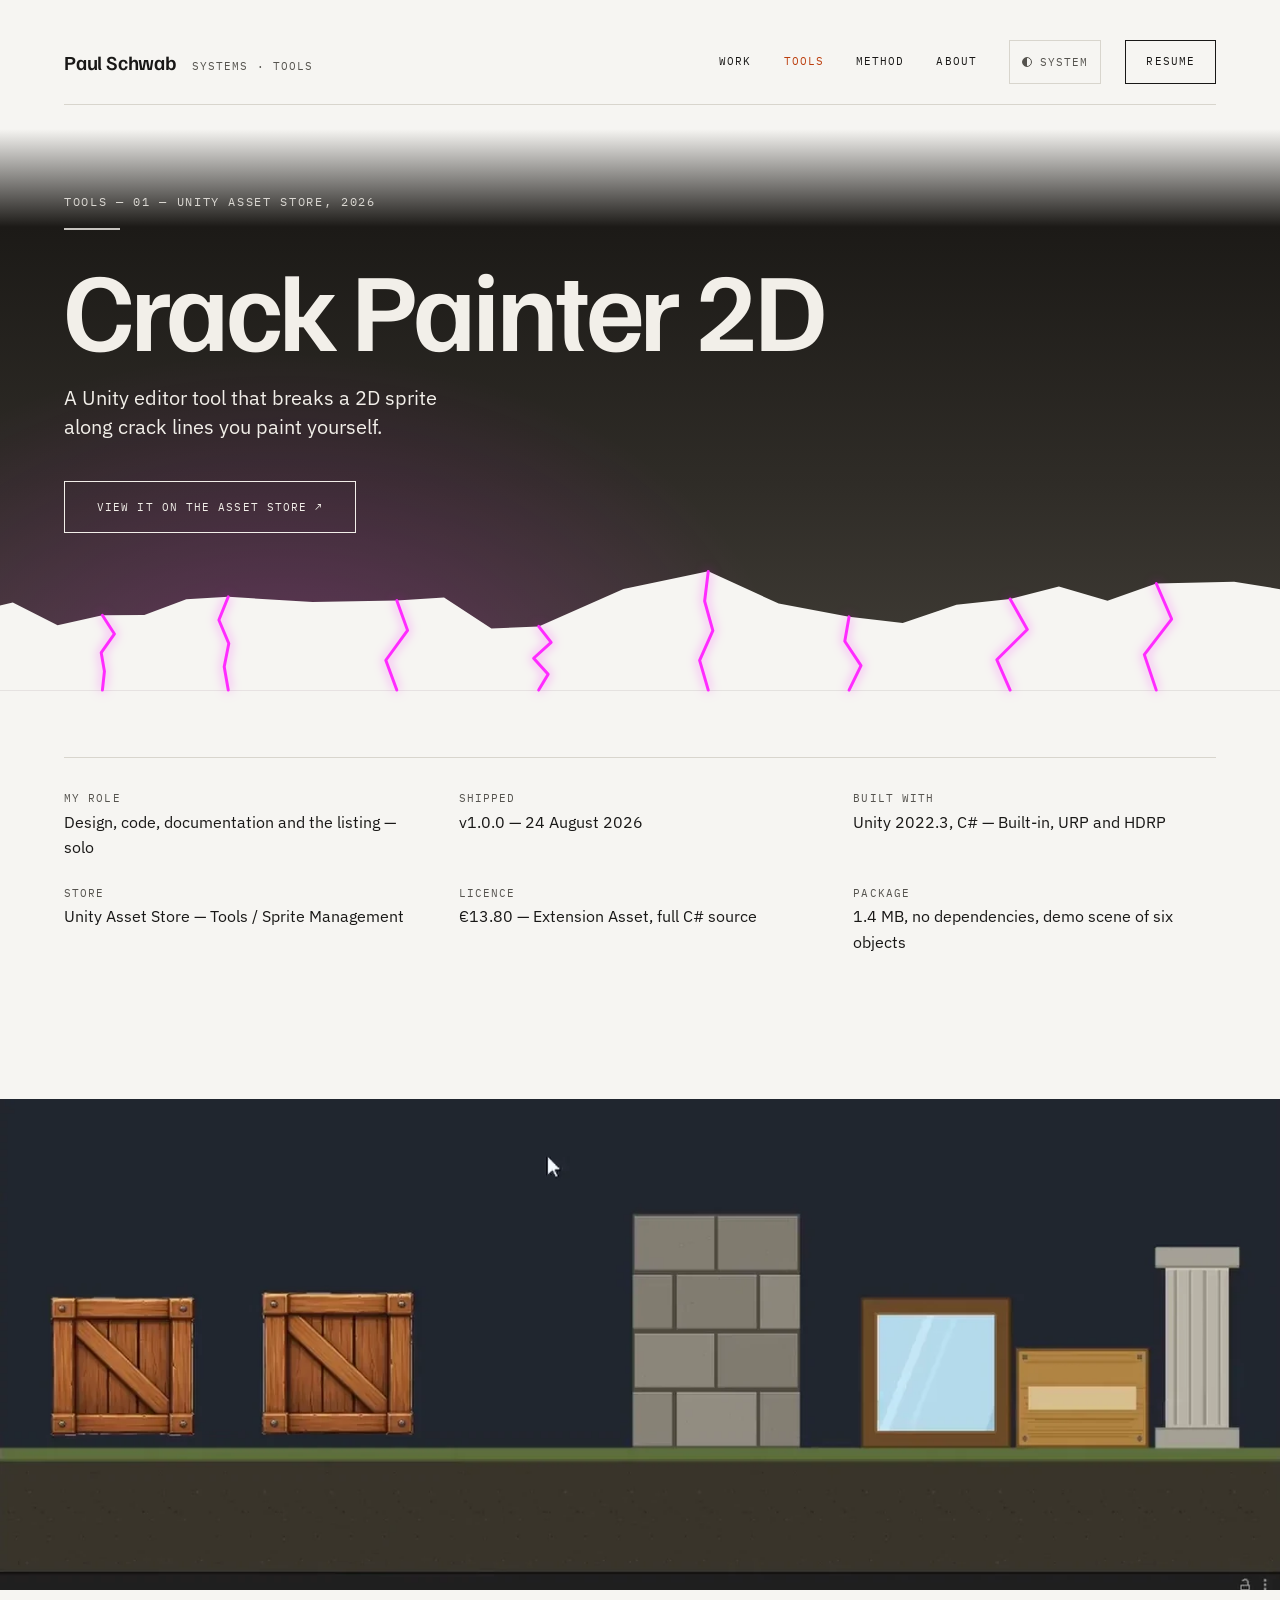
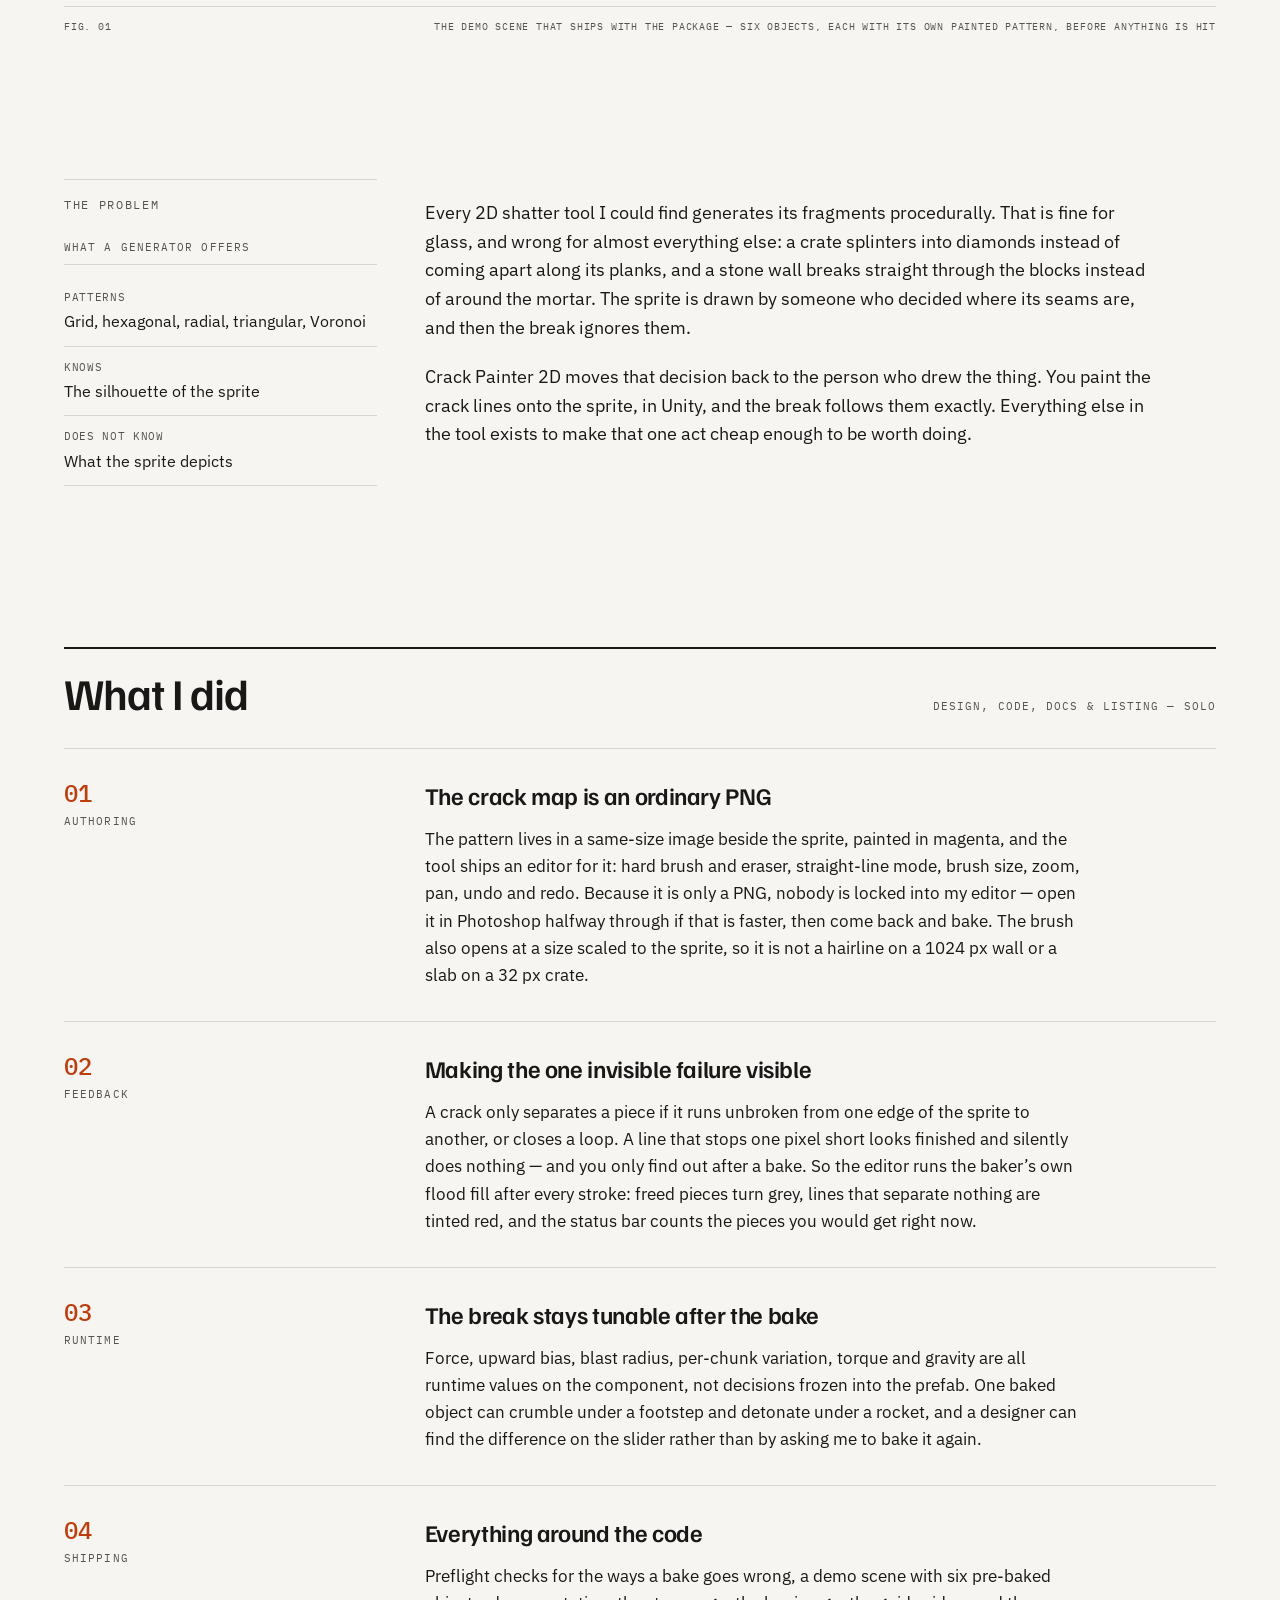
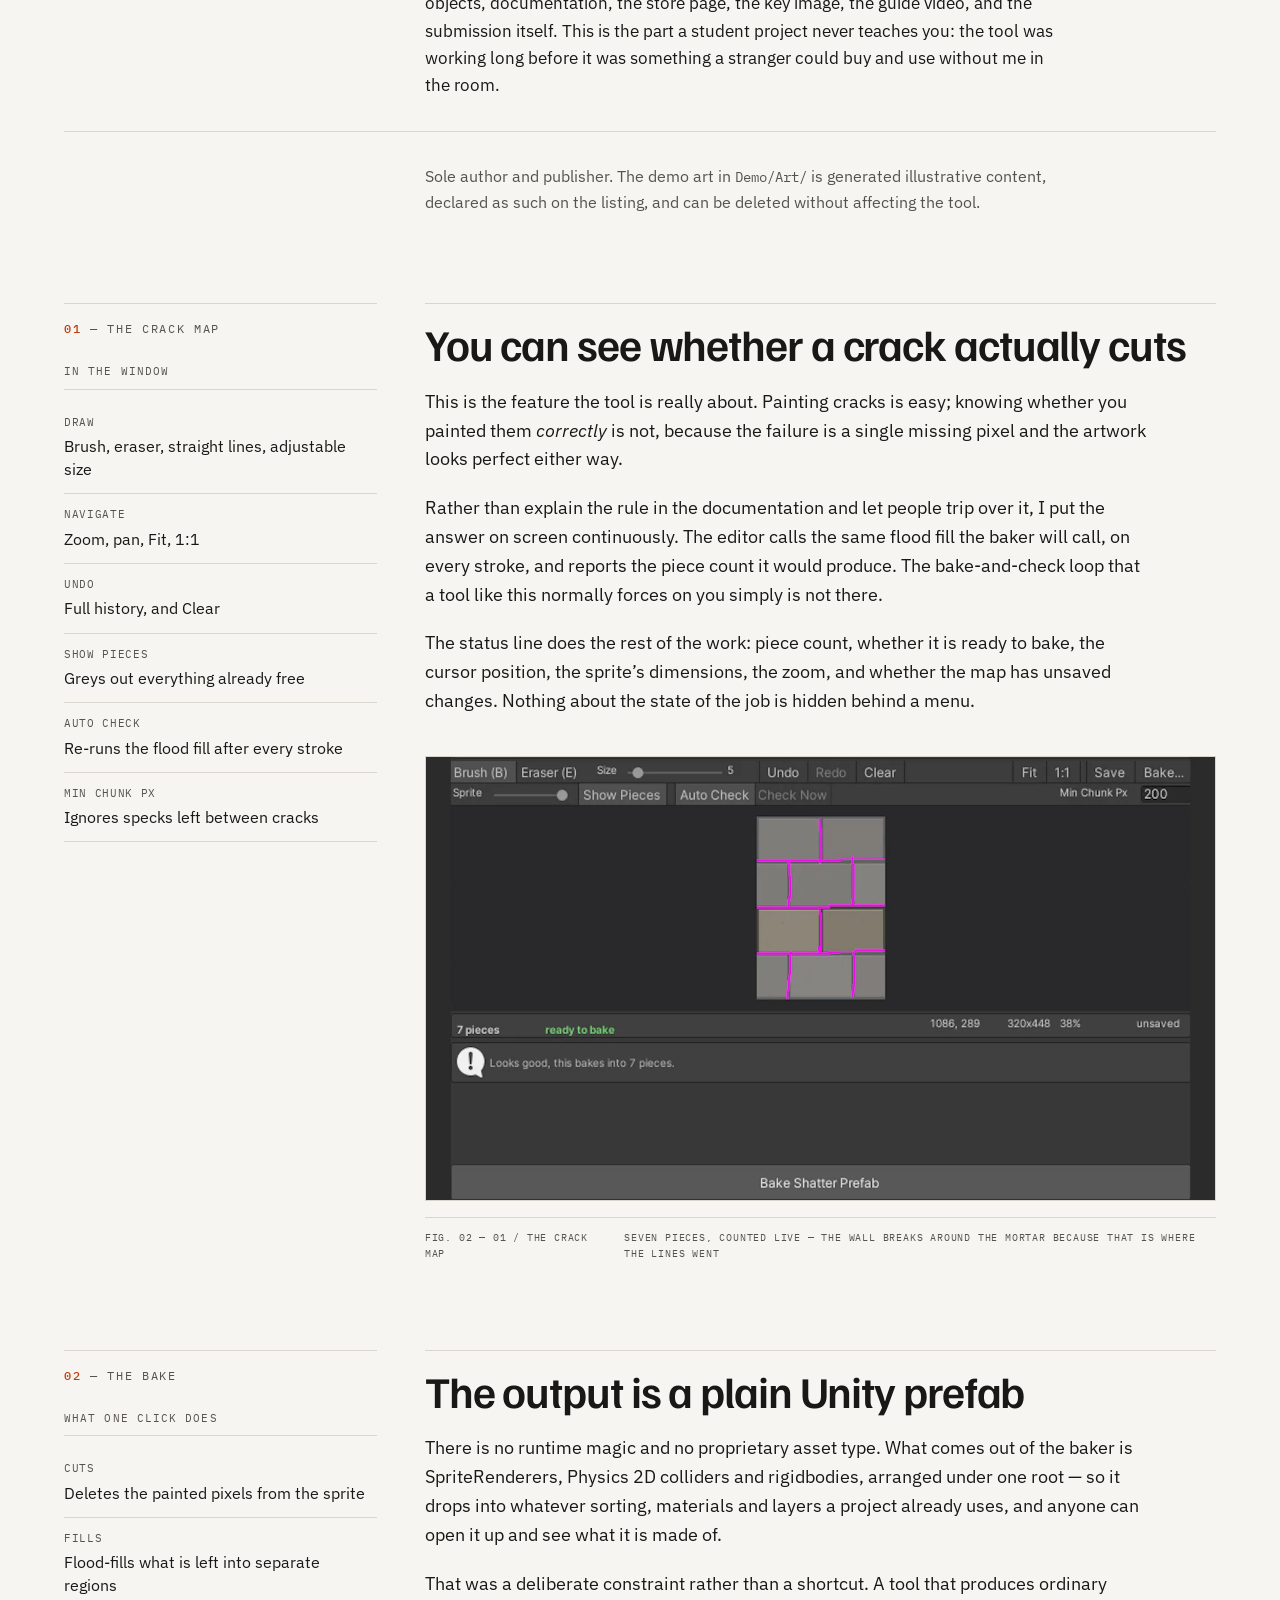
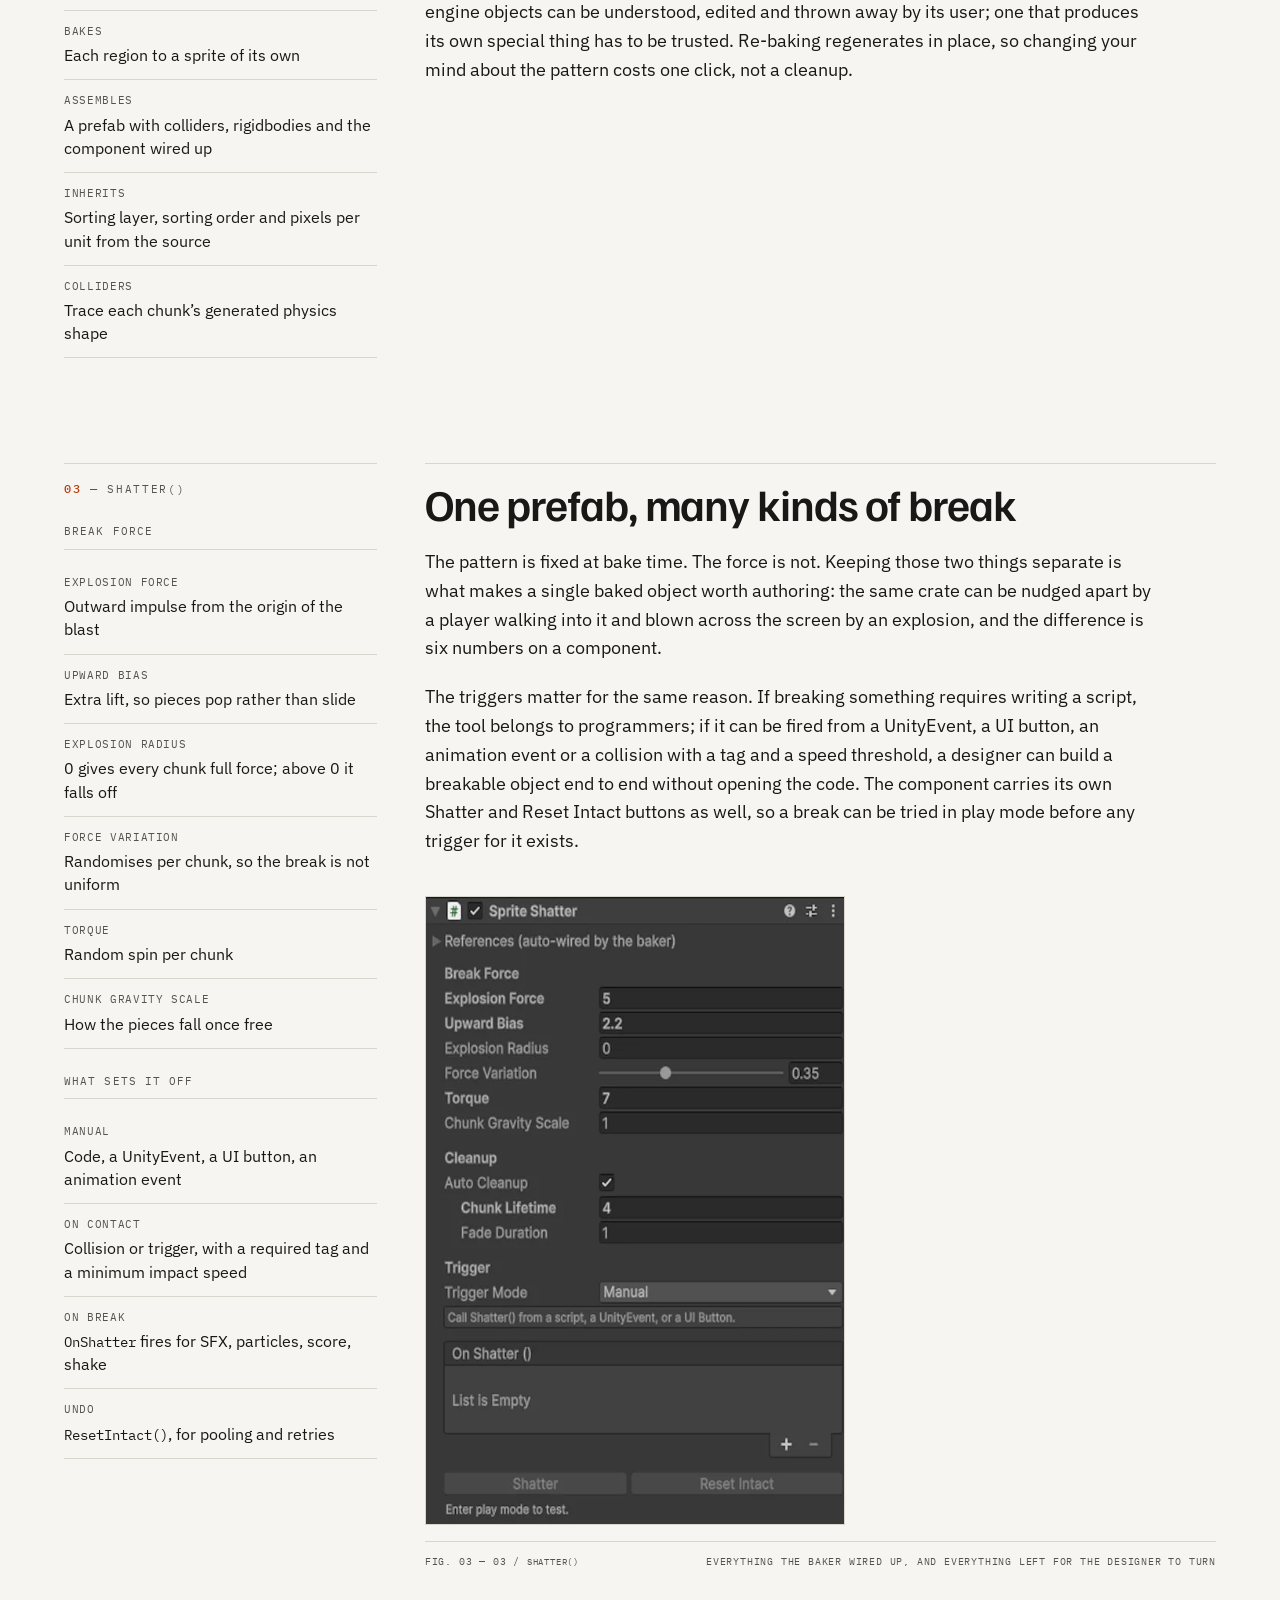
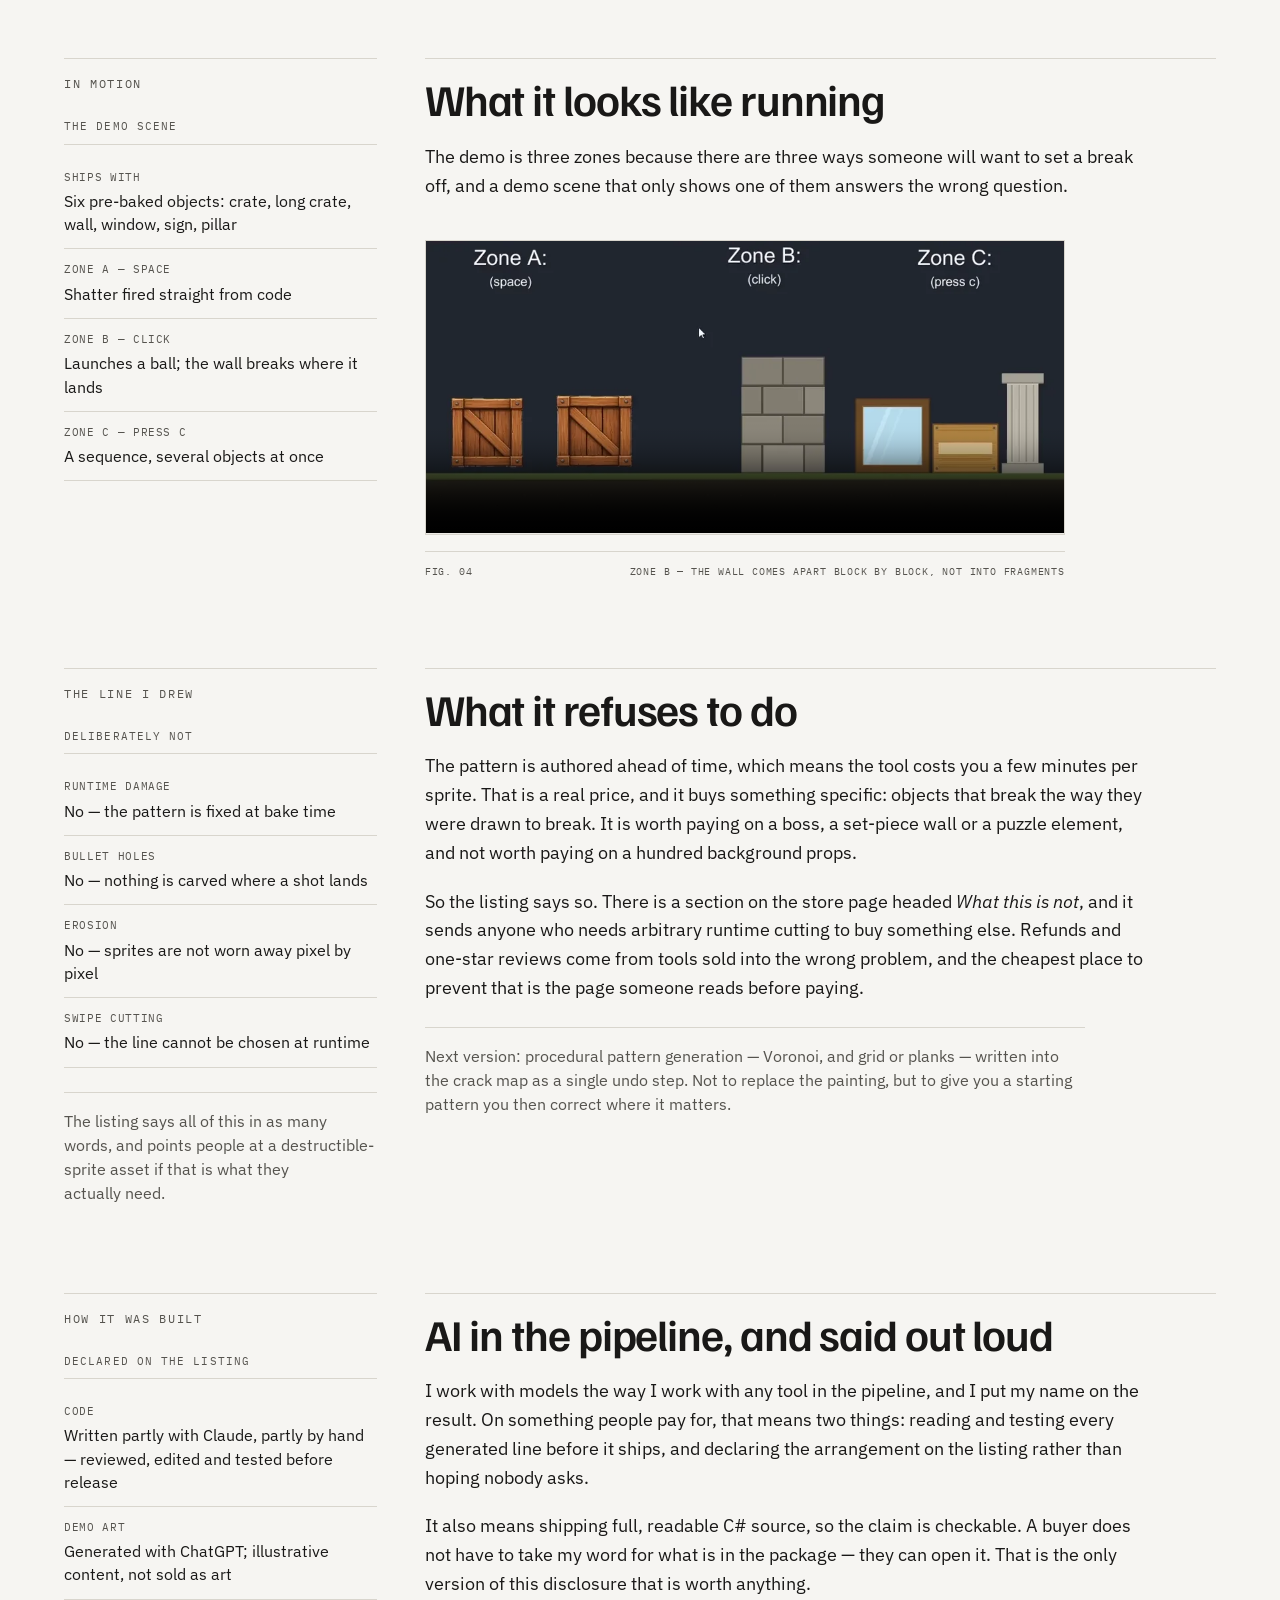
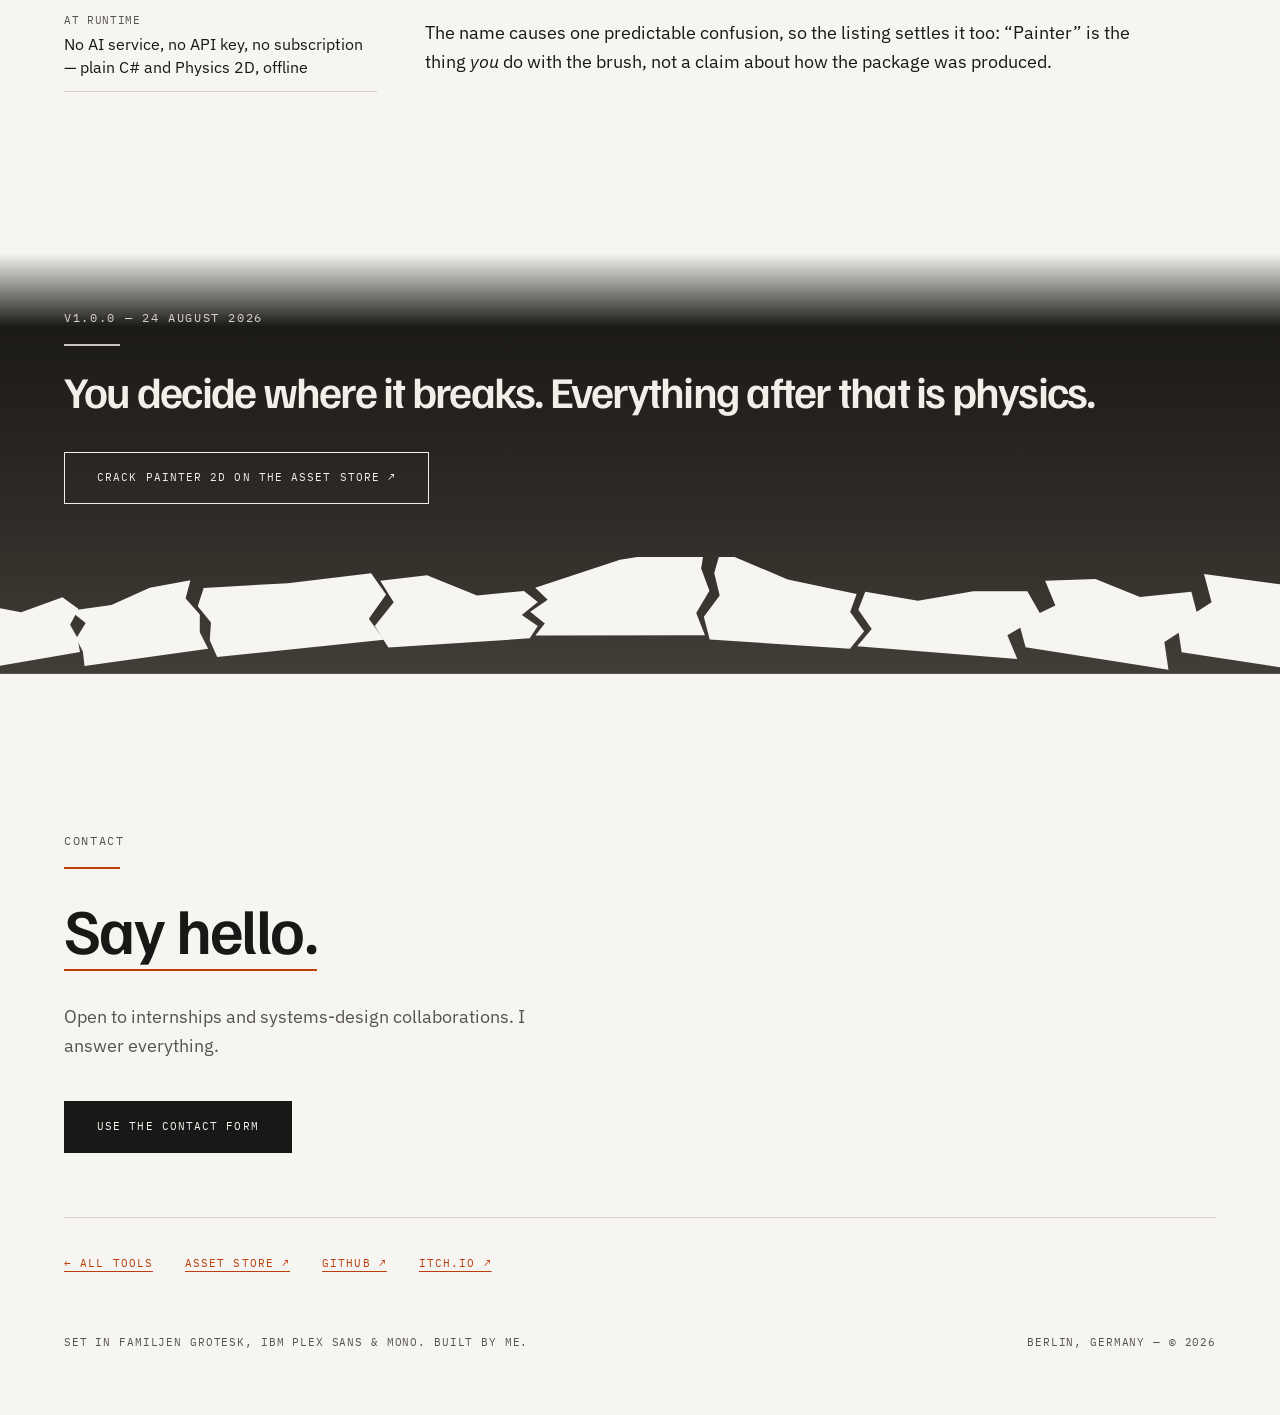
==== tools/crack-painter-2d/index.html @ b861a823 "Add the Crack Painter 2D case study, and put it in the Tools band The first shipped tool on the site" ====
<!doctype html>
<html lang="en">
<head>
<meta charset="utf-8">
<meta name="viewport" content="width=device-width, initial-scale=1">

<title>Crack Painter 2D — a shatter tool you author | Paul Schwab</title>
<meta name="description" content="Case study: Crack Painter 2D, a Unity editor tool published on the Asset Store. You paint the crack lines onto a sprite and it bakes a physics-ready shatter prefab that breaks along them. Designed, built, documented and listed solo.">
<meta name="theme-color" content="#f6f5f2" media="(prefers-color-scheme: light)">
<meta name="theme-color" content="#131312" media="(prefers-color-scheme: dark)">

<meta property="og:type" content="article">
<meta property="og:title" content="Crack Painter 2D — a shatter tool you author">
<meta property="og:description" content="A Unity editor tool on the Asset Store: paint the crack lines onto a sprite and it bakes a physics-ready shatter prefab that breaks along them. Designed, built, documented and listed solo.">
<meta property="og:image" content="../../assets/img/crack-painter/og.jpg">

<link rel="icon" href="data:image/svg+xml,%3Csvg%20xmlns='http://www.w3.org/2000/svg'%20viewBox='0%200%2032%2032'%3E%3Crect%20width='32'%20height='32'%20fill='%23191817'/%3E%3Crect%20x='6'%20y='21'%20width='20'%20height='3'%20fill='%23bc3e0d'/%3E%3C/svg%3E">

<link rel="preconnect" href="https://fonts.googleapis.com">
<link rel="preconnect" href="https://fonts.gstatic.com" crossorigin>
<link rel="stylesheet" href="https://fonts.googleapis.com/css2?family=Familjen+Grotesk:wght@400;500;600&amp;family=IBM+Plex+Sans:wght@400;500&amp;family=IBM+Plex+Mono:wght@400;500&amp;display=swap">

<link rel="stylesheet" href="../../assets/css/tokens.css">
<link rel="stylesheet" href="../../assets/css/site.css">
<link rel="stylesheet" href="../../assets/css/case-study.css">

<!-- Apply a saved theme choice before first paint. Must stay inline and
     synchronous, and after the stylesheets. -->
<script>
  (function () {
    try {
      var t = localStorage.getItem("theme");
      if (t === "light" || t === "dark") {
        document.documentElement.setAttribute("data-theme", t);
      }
    } catch (e) {
      /* private mode or storage blocked — fall back to the system theme */
    }
  })();
</script>
</head>
<body class="case crack-painter">

<a class="skip-link" href="#main">Skip to content</a>

<!-- The slab, defined once and placed by <use> in both bands. Nine pieces
     cut by eight crack lines, sitting on a base that is filled with the
     page colour — so the page itself is the bottom of the slab and the
     join never needs a seam.

     The opening band places the pieces where they were drawn and paints
     the cracks over them; the closing band places the very same pieces,
     lifted and spun off that base. Nothing changes between the two but
     nine transforms, which is the tool's whole claim in one image.

     Geometry generated from a seeded script; the seed is the release
     date. See planning/ for it. -->
<svg width="0" height="0" aria-hidden="true" focusable="false" style="position:absolute">
  <defs>
    <g id="cp-pieces">
      <path id="cp-1" d="M -30.0 76.0 L 12.0 65.8 L 54.0 87.8 L 96 78.0 L 107.3 96.0 L 94.9 114.0 L 97.9 132.0 L 96.0 150.0 L -30.0 150.0 L -30.0 76.0 Z"/>
      <path id="cp-2" d="M 96 78.0 L 135.3 77.8 L 174.7 62.8 L 214 60.3 L 205.2 82.7 L 214.5 105.2 L 210.2 127.6 L 214.0 150.0 L 96.0 150.0 L 97.9 132.0 L 94.9 114.0 L 107.3 96.0 L 96 78.0 Z"/>
      <path id="cp-3" d="M 214 60.3 L 293.0 65.4 L 372 63.9 L 382.1 92.6 L 361.7 121.3 L 372.0 150.0 L 214.0 150.0 L 210.2 127.6 L 214.5 105.2 L 205.2 82.7 L 214 60.3 Z"/>
      <path id="cp-4" d="M 372 63.9 L 416.3 60.9 L 460.7 90.9 L 505 88.8 L 516.7 104.1 L 500.3 119.4 L 513.9 134.7 L 505.0 150.0 L 372.0 150.0 L 361.7 121.3 L 382.1 92.6 L 372 63.9 Z"/>
      <path id="cp-5" d="M 505 88.8 L 584.5 52.9 L 664 35.9 L 660.6 64.4 L 668.3 92.9 L 655.9 121.5 L 664.0 150.0 L 505.0 150.0 L 513.9 134.7 L 500.3 119.4 L 516.7 104.1 L 505 88.8 Z"/>
      <path id="cp-6" d="M 664 35.9 L 730.0 66.8 L 796 79.6 L 792.0 103.1 L 807.2 126.5 L 796.0 150.0 L 664.0 150.0 L 655.9 121.5 L 668.3 92.9 L 660.6 64.4 L 664 35.9 Z"/>
      <path id="cp-7" d="M 796 79.6 L 846.3 85.6 L 896.7 67.9 L 947 62.5 L 963.1 91.7 L 934.5 120.8 L 947.0 150.0 L 796.0 150.0 L 807.2 126.5 L 792.0 103.1 L 796 79.6 Z"/>
      <path id="cp-8" d="M 947 62.5 L 992.7 50.4 L 1038.3 64.2 L 1084 47.6 L 1098.4 81.7 L 1072.8 115.9 L 1084.0 150.0 L 947.0 150.0 L 934.5 120.8 L 963.1 91.7 L 947 62.5 Z"/>
      <path id="cp-9" d="M 1084 47.6 L 1157.0 45.8 L 1230.0 58.0 L 1230.0 150.0 L 1084.0 150.0 L 1072.8 115.9 L 1098.4 81.7 L 1084 47.6 Z"/>
    </g>

    <g id="cp-slab">
      <rect x="-30.0" y="150.0" width="1260.0" height="50.0"/>
      <use href="#cp-1"/>
      <use href="#cp-2"/>
      <use href="#cp-3"/>
      <use href="#cp-4"/>
      <use href="#cp-5"/>
      <use href="#cp-6"/>
      <use href="#cp-7"/>
      <use href="#cp-8"/>
      <use href="#cp-9"/>
    </g>

    <g id="cp-broken">
      <rect x="-30.0" y="150.0" width="1260.0" height="50.0"/>
      <use href="#cp-1" transform="translate(-27.7 -12.8) rotate(-13.2 33.0 113.5)"/>
      <use href="#cp-2" transform="translate(-25.3 -20.5) rotate(-10.7 155.0 109.6)"/>
      <use href="#cp-3" transform="translate(-17.4 -32.2) rotate(-8.1 293.0 106.0)"/>
      <use href="#cp-4" transform="translate(-11.4 -39.5) rotate(-5.1 438.5 113.2)"/>
      <use href="#cp-5" transform="translate(-3.2 -49.4) rotate(-0.1 584.5 106.2)"/>
      <use href="#cp-6" transform="translate(5.2 -38.0) rotate(5.1 730.0 103.9)"/>
      <use href="#cp-7" transform="translate(11.4 -27.0) rotate(6.2 871.5 110.5)"/>
      <use href="#cp-8" transform="translate(22.9 -18.6) rotate(12.1 1015.5 102.5)"/>
      <use href="#cp-9" transform="translate(32.2 -11.9) rotate(11.8 1157.0 101.4)"/>
    </g>

    <g id="cp-cracks">
      <path d="M 96 78.0 L 107.3 96.0 L 94.9 114.0 L 97.9 132.0 L 96.0 150.0"/>
      <path d="M 214 60.3 L 205.2 82.7 L 214.5 105.2 L 210.2 127.6 L 214.0 150.0"/>
      <path d="M 372 63.9 L 382.1 92.6 L 361.7 121.3 L 372.0 150.0"/>
      <path d="M 505 88.8 L 516.7 104.1 L 500.3 119.4 L 513.9 134.7 L 505.0 150.0"/>
      <path d="M 664 35.9 L 660.6 64.4 L 668.3 92.9 L 655.9 121.5 L 664.0 150.0"/>
      <path d="M 796 79.6 L 792.0 103.1 L 807.2 126.5 L 796.0 150.0"/>
      <path d="M 947 62.5 L 963.1 91.7 L 934.5 120.8 L 947.0 150.0"/>
      <path d="M 1084 47.6 L 1098.4 81.7 L 1072.8 115.9 L 1084.0 150.0"/>
    </g>
  </defs>
</svg>

<header class="site-header">
  <div class="wrap">
    <div class="site-header__bar">
      <a class="brand" href="../../">
        <span class="brand__name">Paul Schwab</span>
        <span class="brand__role">Systems &middot; Tools</span>
      </a>

      <a class="btn btn--outline" href="../../#contact">Resume</a>

      <nav class="nav" aria-label="Sections">
        <a class="nav__link" href="../../#work">Work</a>
        <a class="nav__link" href="../../#tools" aria-current="true">Tools</a>
        <a class="nav__link" href="../../#method">Method</a>
        <a class="nav__link" href="../../#about">About</a>

        <button class="theme-toggle" type="button" id="theme-toggle" hidden>
          <span class="theme-toggle__dot" aria-hidden="true"></span>
          <span class="theme-toggle__label">System</span>
        </button>

        <a class="btn btn--outline nav__resume" href="../../#contact">Resume</a>
      </nav>
    </div>
  </div>
</header>


<main id="main">

  <!-- ===== The slab, whole, with the cracks painted on ============= -->
  <section class="range range--open">
    <div class="range__sky" aria-hidden="true"></div>
    <svg class="range__layers" viewBox="0 0 1200 200" preserveAspectRatio="none" aria-hidden="true" focusable="false">
      <g class="slab"><use href="#cp-slab"></use></g>
      <g class="slab__cracks"><use href="#cp-cracks"></use></g>
    </svg>

    <div class="wrap">
      <p class="eyebrow">Tools &mdash; 01 &mdash; Unity Asset Store, 2026</p>
      <div class="rule"></div>
      <h1 class="case-title">Crack Painter 2D</h1>
      <p class="case-tagline">A Unity editor tool that breaks a 2D sprite along crack lines you paint yourself.</p>
      <p class="hero__ctas">
        <a class="btn btn--sky" href="https://assetstore.unity.com/packages/tools/sprite-management/crack-painter-2d-sprite-shatter-break-tool-395136" target="_blank" rel="noopener">View it on the Asset Store &nearr;</a>
      </p>
    </div>
  </section>

  <section class="section" style="padding-top: var(--s-10)">
    <div class="wrap">
      <dl class="case-facts">
        <div><dt>My role</dt><dd>Design, code, documentation and the listing &mdash; solo</dd></div>
        <div><dt>Shipped</dt><dd>v1.0.0 &mdash; 24 August 2026</dd></div>
        <div><dt>Built with</dt><dd>Unity 2022.3, C# &mdash; Built-in, URP and HDRP</dd></div>
        <div><dt>Store</dt><dd>Unity Asset Store &mdash; Tools / Sprite Management</dd></div>
        <div><dt>Licence</dt><dd>&euro;13.80 &mdash; Extension Asset, full C# source</dd></div>
        <div><dt>Package</dt><dd>1.4&nbsp;MB, no dependencies, demo scene of six objects</dd></div>
      </dl>
    </div>
  </section>

  <!-- Establishing shot: the demo scene, before anything has been hit. -->
  <figure class="plate">
    <img src="../../assets/img/crack-painter/plate.webp"
         srcset="../../assets/img/crack-painter/plate-1000.webp 1000w, ../../assets/img/crack-painter/plate.webp 1420w"
         sizes="100vw" width="1420" height="544" decoding="async"
         alt="The demo scene running in Unity: two wooden crates, a stone block wall, a framed window, a small sign and a stone pillar, all standing intact on a grass strip against a dark blue sky.">
    <figcaption class="figure__caption">
      <span>Fig. 01</span>
      <span>The demo scene that ships with the package &mdash; six objects, each with its own painted pattern, before anything is hit</span>
    </figcaption>
  </figure>

  <section class="section">
    <div class="wrap">
      <div class="beat__grid">
        <div class="beat__aside">
          <p class="beat__dist">The problem</p>
          <div class="spec">
            <p class="spec__label">What a generator offers</p>
            <dl class="spec__list">
              <div><dt>Patterns</dt><dd>Grid, hexagonal, radial, triangular, Voronoi</dd></div>
              <div><dt>Knows</dt><dd>The silhouette of the sprite</dd></div>
              <div><dt>Does not know</dt><dd>What the sprite depicts</dd></div>
            </dl>
          </div>
        </div>
        <div class="beat__body">
          <p class="beat__text">Every 2D shatter tool I could find generates its fragments procedurally. That is fine for glass, and wrong for almost everything else: a crate splinters into diamonds instead of coming apart along its planks, and a stone wall breaks straight through the blocks instead of around the mortar. The sprite is drawn by someone who decided where its seams are, and then the break ignores them.</p>
          <p class="beat__text">Crack Painter 2D moves that decision back to the person who drew the thing. You paint the crack lines onto the sprite, in Unity, and the break follows them exactly. Everything else in the tool exists to make that one act cheap enough to be worth doing.</p>
        </div>
      </div>

      <!-- Runs the full width, breaking the two-column beat rhythm: this
           is the block that must not be skipped, so it is the one that
           behaves differently. -->
      <section class="contribution">
        <div class="contribution__head">
          <h2 class="contribution__title">What I did</h2>
          <p class="contribution__role">Design, code, docs &amp; listing &mdash; solo</p>
        </div>

        <ol class="ledger">
          <li class="ledger__row">
            <p class="ledger__mark"><span class="ledger__no"></span><span class="ledger__tag">Authoring</span></p>
            <div class="ledger__body">
              <h3 class="ledger__title">The crack map is an ordinary PNG</h3>
              <p class="ledger__text">The pattern lives in a same-size image beside the sprite, painted in magenta, and the tool ships an editor for it: hard brush and eraser, straight-line mode, brush size, zoom, pan, undo and redo. Because it is only a PNG, nobody is locked into my editor &mdash; open it in Photoshop halfway through if that is faster, then come back and bake. The brush also opens at a size scaled to the sprite, so it is not a hairline on a 1024&nbsp;px wall or a slab on a 32&nbsp;px crate.</p>
            </div>
          </li>

          <li class="ledger__row">
            <p class="ledger__mark"><span class="ledger__no"></span><span class="ledger__tag">Feedback</span></p>
            <div class="ledger__body">
              <h3 class="ledger__title">Making the one invisible failure visible</h3>
              <p class="ledger__text">A crack only separates a piece if it runs unbroken from one edge of the sprite to another, or closes a loop. A line that stops one pixel short looks finished and silently does nothing &mdash; and you only find out after a bake. So the editor runs the baker&rsquo;s own flood fill after every stroke: freed pieces turn grey, lines that separate nothing are tinted red, and the status bar counts the pieces you would get right now.</p>
            </div>
          </li>

          <li class="ledger__row">
            <p class="ledger__mark"><span class="ledger__no"></span><span class="ledger__tag">Runtime</span></p>
            <div class="ledger__body">
              <h3 class="ledger__title">The break stays tunable after the bake</h3>
              <p class="ledger__text">Force, upward bias, blast radius, per-chunk variation, torque and gravity are all runtime values on the component, not decisions frozen into the prefab. One baked object can crumble under a footstep and detonate under a rocket, and a designer can find the difference on the slider rather than by asking me to bake it again.</p>
            </div>
          </li>

          <li class="ledger__row">
            <p class="ledger__mark"><span class="ledger__no"></span><span class="ledger__tag">Shipping</span></p>
            <div class="ledger__body">
              <h3 class="ledger__title">Everything around the code</h3>
              <p class="ledger__text">Preflight checks for the ways a bake goes wrong, a demo scene with six pre-baked objects, documentation, the store page, the key image, the guide video, and the submission itself. This is the part a student project never teaches you: the tool was working long before it was something a stranger could buy and use without me in the room.</p>
            </div>
          </li>
        </ol>

        <p class="contribution__credit">Sole author and publisher. The demo art in <code>Demo/Art/</code> is generated illustrative content, declared as such on the listing, and can be deleted without affecting the tool.</p>
      </section>
    </div>
  </section>

  <!-- ===== Beats. The margin column states the tool as data; the prose
       says what the decision was. The section markers are the stages of
       the tool's own pipeline, in the order you meet them. ========== -->

  <section class="beat">
    <div class="wrap">
      <div class="beat__grid">
        <div class="beat__aside">
          <p class="beat__dist"><b>01</b> &mdash; the crack map</p>
          <div class="spec">
            <p class="spec__label">In the window</p>
            <dl class="spec__list">
              <div><dt>Draw</dt><dd>Brush, eraser, straight lines, adjustable size</dd></div>
              <div><dt>Navigate</dt><dd>Zoom, pan, Fit, 1:1</dd></div>
              <div><dt>Undo</dt><dd>Full history, and Clear</dd></div>
              <div><dt>Show Pieces</dt><dd>Greys out everything already free</dd></div>
              <div><dt>Auto Check</dt><dd>Re-runs the flood fill after every stroke</dd></div>
              <div><dt>Min Chunk Px</dt><dd>Ignores specks left between cracks</dd></div>
            </dl>
          </div>
        </div>
        <div class="beat__body">
          <h2 class="beat__title">You can see whether a crack actually cuts</h2>
          <p class="beat__text">This is the feature the tool is really about. Painting cracks is easy; knowing whether you painted them <em>correctly</em> is not, because the failure is a single missing pixel and the artwork looks perfect either way.</p>
          <p class="beat__text">Rather than explain the rule in the documentation and let people trip over it, I put the answer on screen continuously. The editor calls the same flood fill the baker will call, on every stroke, and reports the piece count it would produce. The bake-and-check loop that a tool like this normally forces on you simply is not there.</p>
          <p class="beat__text">The status line does the rest of the work: piece count, whether it is ready to bake, the cursor position, the sprite&rsquo;s dimensions, the zoom, and whether the map has unsaved changes. Nothing about the state of the job is hidden behind a menu.</p>
          <figure class="figure">
            <img class="shot" src="../../assets/img/crack-painter/baker.webp"
                 srcset="../../assets/img/crack-painter/baker-800.webp 800w, ../../assets/img/crack-painter/baker.webp 1280w"
                 sizes="(min-width: 900px) 1240px, 100vw" width="1280" height="720" loading="lazy" decoding="async"
                 alt="The Crack Painter 2D window in Unity: a stone wall sprite with magenta crack lines painted between the blocks, a toolbar of brush, eraser and undo controls above it, and a status bar reading &ldquo;7 pieces &mdash; ready to bake&rdquo;.">
            <figcaption class="figure__caption">
              <span>Fig. 02 &mdash; 01 / the crack map</span>
              <span>Seven pieces, counted live &mdash; the wall breaks around the mortar because that is where the lines went</span>
            </figcaption>
          </figure>
        </div>
      </div>
    </div>
  </section>

  <section class="beat">
    <div class="wrap">
      <div class="beat__grid">
        <div class="beat__aside">
          <p class="beat__dist"><b>02</b> &mdash; the bake</p>
          <div class="spec">
            <p class="spec__label">What one click does</p>
            <dl class="spec__list">
              <div><dt>Cuts</dt><dd>Deletes the painted pixels from the sprite</dd></div>
              <div><dt>Fills</dt><dd>Flood-fills what is left into separate regions</dd></div>
              <div><dt>Bakes</dt><dd>Each region to a sprite of its own</dd></div>
              <div><dt>Assembles</dt><dd>A prefab with colliders, rigidbodies and the component wired up</dd></div>
              <div><dt>Inherits</dt><dd>Sorting layer, sorting order and pixels per unit from the source</dd></div>
              <div><dt>Colliders</dt><dd>Trace each chunk&rsquo;s generated physics shape</dd></div>
            </dl>
          </div>
        </div>
        <div class="beat__body">
          <h2 class="beat__title">The output is a plain Unity prefab</h2>
          <p class="beat__text">There is no runtime magic and no proprietary asset type. What comes out of the baker is SpriteRenderers, Physics 2D colliders and rigidbodies, arranged under one root &mdash; so it drops into whatever sorting, materials and layers a project already uses, and anyone can open it up and see what it is made of.</p>
          <p class="beat__text">That was a deliberate constraint rather than a shortcut. A tool that produces ordinary engine objects can be understood, edited and thrown away by its user; one that produces its own special thing has to be trusted. Re-baking regenerates in place, so changing your mind about the pattern costs one click, not a cleanup.</p>
        </div>
      </div>
    </div>
  </section>

  <section class="beat">
    <div class="wrap">
      <div class="beat__grid">
        <div class="beat__aside">
          <p class="beat__dist"><b>03</b> &mdash; <code>Shatter()</code></p>
          <div class="spec">
            <p class="spec__label">Break force</p>
            <dl class="spec__list">
              <div><dt>Explosion Force</dt><dd>Outward impulse from the origin of the blast</dd></div>
              <div><dt>Upward Bias</dt><dd>Extra lift, so pieces pop rather than slide</dd></div>
              <div><dt>Explosion Radius</dt><dd>0 gives every chunk full force; above 0 it falls off</dd></div>
              <div><dt>Force Variation</dt><dd>Randomises per chunk, so the break is not uniform</dd></div>
              <div><dt>Torque</dt><dd>Random spin per chunk</dd></div>
              <div><dt>Chunk Gravity Scale</dt><dd>How the pieces fall once free</dd></div>
            </dl>
          </div>
          <div class="spec">
            <p class="spec__label">What sets it off</p>
            <dl class="spec__list">
              <div><dt>Manual</dt><dd>Code, a UnityEvent, a UI button, an animation event</dd></div>
              <div><dt>On contact</dt><dd>Collision or trigger, with a required tag and a minimum impact speed</dd></div>
              <div><dt>On break</dt><dd><code>OnShatter</code> fires for SFX, particles, score, shake</dd></div>
              <div><dt>Undo</dt><dd><code>ResetIntact()</code>, for pooling and retries</dd></div>
            </dl>
          </div>
        </div>
        <div class="beat__body">
          <h2 class="beat__title">One prefab, many kinds of break</h2>
          <p class="beat__text">The pattern is fixed at bake time. The force is not. Keeping those two things separate is what makes a single baked object worth authoring: the same crate can be nudged apart by a player walking into it and blown across the screen by an explosion, and the difference is six numbers on a component.</p>
          <p class="beat__text">The triggers matter for the same reason. If breaking something requires writing a script, the tool belongs to programmers; if it can be fired from a UnityEvent, a UI button, an animation event or a collision with a tag and a speed threshold, a designer can build a breakable object end to end without opening the code. The component carries its own Shatter and Reset Intact buttons as well, so a break can be tried in play mode before any trigger for it exists.</p>
          <figure class="figure">
            <img class="shot--tall" src="../../assets/img/crack-painter/inspector.webp"
                 width="533" height="800" loading="lazy" decoding="async"
                 alt="The Sprite Shatter component in Unity's Inspector, showing Break Force fields (Explosion Force 5, Upward Bias 2.2, Explosion Radius 0, Force Variation 0.35, Torque 7, Chunk Gravity Scale 1), a Cleanup group, a Trigger Mode dropdown set to Manual, an On Shatter event list, and Shatter and Reset Intact buttons.">
            <figcaption class="figure__caption">
              <span>Fig. 03 &mdash; 03 / <code>Shatter()</code></span>
              <span>Everything the baker wired up, and everything left for the designer to turn</span>
            </figcaption>
          </figure>
        </div>
      </div>
    </div>
  </section>

  <section class="beat">
    <div class="wrap">
      <div class="beat__grid">
        <div class="beat__aside">
          <p class="beat__dist">In motion</p>
          <div class="spec">
            <p class="spec__label">The demo scene</p>
            <dl class="spec__list">
              <div><dt>Ships with</dt><dd>Six pre-baked objects: crate, long crate, wall, window, sign, pillar</dd></div>
              <div><dt>Zone A &mdash; space</dt><dd>Shatter fired straight from code</dd></div>
              <div><dt>Zone B &mdash; click</dt><dd>Launches a ball; the wall breaks where it lands</dd></div>
              <div><dt>Zone C &mdash; press C</dt><dd>A sequence, several objects at once</dd></div>
            </dl>
          </div>
        </div>
        <div class="beat__body">
          <h2 class="beat__title">What it looks like running</h2>
          <p class="beat__text">The demo is three zones because there are three ways someone will want to set a break off, and a demo scene that only shows one of them answers the wrong question.</p>
          <figure class="figure clip">
            <!-- Click-to-play rather than autoplay: it is the accessible default,
                 and it respects a reduced-motion preference without needing script. -->
            <video src="../../assets/img/crack-painter/demo.mp4" width="960" height="440"
                   controls loop muted playsinline preload="metadata"
                   poster="../../assets/img/crack-painter/demo-poster.webp"
                   aria-label="A short looping clip of the Crack Painter 2D demo scene: a stone wall is struck by a ball and breaks into blocks along the painted mortar lines, which then fall and settle on the ground.">
              <a href="../../assets/img/crack-painter/demo.mp4">Download the demo clip (MP4)</a>
            </video>
            <figcaption class="figure__caption">
              <span>Fig. 04</span>
              <span>Zone B &mdash; the wall comes apart block by block, not into fragments</span>
            </figcaption>
          </figure>
        </div>
      </div>
    </div>
  </section>

  <section class="beat">
    <div class="wrap">
      <div class="beat__grid">
        <div class="beat__aside">
          <p class="beat__dist">The line I drew</p>
          <div class="spec">
            <p class="spec__label">Deliberately not</p>
            <dl class="spec__list">
              <div><dt>Runtime damage</dt><dd>No &mdash; the pattern is fixed at bake time</dd></div>
              <div><dt>Bullet holes</dt><dd>No &mdash; nothing is carved where a shot lands</dd></div>
              <div><dt>Erosion</dt><dd>No &mdash; sprites are not worn away pixel by pixel</dd></div>
              <div><dt>Swipe cutting</dt><dd>No &mdash; the line cannot be chosen at runtime</dd></div>
            </dl>
          </div>
          <p class="aside-note">The listing says all of this in as many words, and points people at a destructible-sprite asset if that is what they actually need.</p>
        </div>
        <div class="beat__body">
          <h2 class="beat__title">What it refuses to do</h2>
          <p class="beat__text">The pattern is authored ahead of time, which means the tool costs you a few minutes per sprite. That is a real price, and it buys something specific: objects that break the way they were drawn to break. It is worth paying on a boss, a set-piece wall or a puzzle element, and not worth paying on a hundred background props.</p>
          <p class="beat__text">So the listing says so. There is a section on the store page headed <em>What this is not</em>, and it sends anyone who needs arbitrary runtime cutting to buy something else. Refunds and one-star reviews come from tools sold into the wrong problem, and the cheapest place to prevent that is the page someone reads before paying.</p>
          <p class="aside-note beat__afterword">Next version: procedural pattern generation &mdash; Voronoi, and grid or planks &mdash; written into the crack map as a single undo step. Not to replace the painting, but to give you a starting pattern you then correct where it matters.</p>
        </div>
      </div>
    </div>
  </section>

  <section class="beat">
    <div class="wrap">
      <div class="beat__grid">
        <div class="beat__aside">
          <p class="beat__dist">How it was built</p>
          <div class="spec">
            <p class="spec__label">Declared on the listing</p>
            <dl class="spec__list">
              <div><dt>Code</dt><dd>Written partly with Claude, partly by hand &mdash; reviewed, edited and tested before release</dd></div>
              <div><dt>Demo art</dt><dd>Generated with ChatGPT; illustrative content, not sold as art</dd></div>
              <div><dt>At runtime</dt><dd>No AI service, no API key, no subscription &mdash; plain C# and Physics 2D, offline</dd></div>
            </dl>
          </div>
        </div>
        <div class="beat__body">
          <h2 class="beat__title">AI in the pipeline, and said out loud</h2>
          <p class="beat__text">I work with models the way I work with any tool in the pipeline, and I put my name on the result. On something people pay for, that means two things: reading and testing every generated line before it ships, and declaring the arrangement on the listing rather than hoping nobody asks.</p>
          <p class="beat__text">It also means shipping full, readable C# source, so the claim is checkable. A buyer does not have to take my word for what is in the package &mdash; they can open it. That is the only version of this disclosure that is worth anything.</p>
          <p class="beat__text">The name causes one predictable confusion, so the listing settles it too: &ldquo;Painter&rdquo; is the thing <em>you</em> do with the brush, not a claim about how the package was produced.</p>
        </div>
      </div>
    </div>
  </section>

</main>

<!-- ===== The same slab, after the break ========================== -->
<section class="range range--close">
  <div class="range__sky" aria-hidden="true"></div>
  <svg class="range__layers" viewBox="0 0 1200 200" preserveAspectRatio="none" aria-hidden="true" focusable="false">
    <g class="slab"><use href="#cp-broken"></use></g>
  </svg>

  <div class="wrap">
    <p class="eyebrow">v1.0.0 &mdash; 24 August 2026</p>
    <div class="rule"></div>
    <h2 class="case-title" style="font-size: var(--size-h2)">You decide where it breaks. Everything after that is physics.</h2>
    <p class="hero__ctas">
      <a class="btn btn--sky" href="https://assetstore.unity.com/packages/tools/sprite-management/crack-painter-2d-sprite-shatter-break-tool-395136" target="_blank" rel="noopener">Crack Painter 2D on the Asset Store &nearr;</a>
    </p>
  </div>
</section>

<footer class="contact" id="contact">
  <div class="wrap">
    <p class="eyebrow">Contact</p>
    <div class="rule"></div>

    <h2 class="contact__title">Say hello.</h2>
    <p class="contact__note">Open to internships and systems-design collaborations. I answer everything.</p>

    <!-- The form itself lives once, on the landing page. No address in the
         markup here either — a mailto: in a public repo gets scraped. -->
    <p class="hero__ctas">
      <a class="btn btn--solid" href="../../#contact">Use the contact form</a>
    </p>

    <div class="contact__links">
      <a class="link-out backlink" href="../../#tools">&larr; All tools</a>
      <a class="link-out" href="https://assetstore.unity.com/publishers/152882" rel="me">Asset Store &nearr;</a>
      <a class="link-out" href="https://github.com/Ekasto" rel="me">GitHub &nearr;</a>
      <a class="link-out" href="https://ekasto.itch.io" rel="me">itch.io &nearr;</a>
    </div>

    <div class="colophon meta">
      <span>Set in Familjen Grotesk, IBM Plex Sans &amp; Mono. Built by me.</span>
      <span>Berlin, Germany &mdash; &copy; 2026</span>
    </div>
  </div>
</footer>

<script src="../../assets/js/theme.js" defer></script>
</body>
</html>
---- assets/css/tokens.css ----
/* ------------------------------------------------------------------
   tokens.css — the single source of truth for colour, type and space.
   Components reference tokens only, never raw values.

   Theming works in three states:
     no data-theme   follow the operating system
     data-theme=light  forced light, even on a dark system
     data-theme=dark   forced dark, even on a light system

   Each palette's values are written once as --*-l / --*-d below; the
   blocks further down only re-point --paper, --ink and friends at one
   set or the other. Add a colour by defining both variants once.
   ------------------------------------------------------------------ */

:root {
  /* --- Palette values: light ------------------------------------ */
  --paper-l:   #f6f5f2;   /* page ground — off-white, never pure white */
  --paper-2-l: #edebe6;   /* recessed band (Tools), placeholder fills  */
  --ink-l:     #191817;   /* body ink — near-black, never pure black   */
  --ink-2-l:   #55534e;   /* secondary prose, metadata                 */
  --rule-l:    #d8d5cd;   /* hairlines, borders                        */

  /* One accent, used on under 5% of the page.
     L lowered from the 0.58 of the design canvas to 0.54 so links
     clear 4.5:1 on --paper-2 as well as --paper. Hex first as a
     fallback for engines without oklch(). */
  --accent-l:   #bc3e0d;
  --accent-l:   oklch(0.54 0.17 38);
  --accent-2-l: #a02200;
  --accent-2-l: oklch(0.46 0.17 38);

  /* --- Palette values: dark ------------------------------------- */
  --paper-d:   #131312;
  --paper-2-d: #1b1b19;
  --ink-d:     #eceae4;
  --ink-2-d:   #a5a29b;
  --rule-d:    #302f2c;

  --accent-d:   #f78955;
  --accent-d:   oklch(0.74 0.15 45);
  --accent-2-d: #ffa87b;
  --accent-2-d: oklch(0.82 0.13 45);

  /* --- Active palette: light is the default --------------------- */
  color-scheme: light;
  --paper:    var(--paper-l);
  --paper-2:  var(--paper-2-l);
  --ink:      var(--ink-l);
  --ink-2:    var(--ink-2-l);
  --rule:     var(--rule-l);
  --accent:   var(--accent-l);
  --accent-2: var(--accent-2-l);

  /* --- Type ------------------------------------------------------ */
  --font-display: "Familjen Grotesk", ui-sans-serif, system-ui, sans-serif;
  --font-body:    "IBM Plex Sans", ui-sans-serif, system-ui, sans-serif;
  --font-mono:    "IBM Plex Mono", ui-monospace, SFMono-Regular, monospace;

  /* Fluid scale: each clamp lands on the mobile artboard value at
     390px and the desktop artboard value at >=1440px. */
  --size-h1:      clamp(2.375rem, 1.20rem + 5.00vw, 3.875rem); /* 38 -> 62 */
  --size-h2:      clamp(1.875rem, 1.10rem + 3.20vw, 2.750rem); /* 30 -> 44 */
  --size-h3:      clamp(1.625rem, 1.30rem + 1.40vw, 2.000rem); /* 26 -> 32 */
  --size-tool:    clamp(2.500rem, 1.90rem + 2.50vw, 3.250rem); /* 40 -> 52 */
  --size-method:  clamp(1.313rem, 1.15rem + 0.70vw, 1.500rem); /* 21 -> 24 */
  --size-email:   clamp(1.750rem, 0.40rem + 5.60vw, 4.000rem); /* 28 -> 64 */
  --size-lead:    clamp(1.125rem, 1.05rem + 0.30vw, 1.250rem); /* 18 -> 20 */
  --size-body:    clamp(1.000rem, 0.98rem + 0.10vw, 1.063rem); /* 16 -> 17 */
  --size-small:   1rem;
  --size-meta:    clamp(0.625rem, 0.60rem + 0.10vw, 0.750rem); /* 10 -> 12 */
  --size-eyebrow: clamp(0.688rem, 0.66rem + 0.10vw, 0.750rem); /* 11 -> 12 */

  --track-mono:   0.1em;    /* letter-spacing for mono metadata */
  --track-eyebrow: 0.14em;  /* section numbers run wider        */

  /* --- Space: 4px base, 8px steps above 16px -------------------- */
  --s-1: 0.25rem;  /*  4 */
  --s-2: 0.5rem;   /*  8 */
  --s-3: 0.75rem;  /* 12 */
  --s-4: 1rem;     /* 16 */
  --s-5: 1.25rem;  /* 20 */
  --s-6: 1.5rem;   /* 24 */
  --s-8: 2rem;     /* 32 */
  --s-9: 2.25rem;  /* 36 */
  --s-10: 2.5rem;  /* 40 */
  --s-12: 3rem;    /* 48 */
  --s-14: 3.5rem;  /* 56 */
  --s-16: 4rem;    /* 64 */
  --s-18: 4.5rem;  /* 72 */

  /* Section rhythm and gutters both scale mobile -> desktop */
  --space-section: clamp(4.5rem, 2.0rem + 10vw, 9rem);   /*  72 -> 144 */
  --space-band:    clamp(4rem,   1.5rem + 10vw, 7.5rem); /*  64 -> 120 */
  --gutter:        clamp(1.5rem, 5vw, 6.25rem);          /*  24 -> 100 */
  --measure: 66ch;      /* prose measure */
  --content: 1240px;    /* 12-col content width */

  --tap: 44px;          /* minimum tap target */
  --ease: 180ms ease;
}

/* Follow the system, unless the visitor has explicitly chosen light. */
@media (prefers-color-scheme: dark) {
  :root:not([data-theme="light"]) {
    color-scheme: dark;
    --paper:    var(--paper-d);
    --paper-2:  var(--paper-2-d);
    --ink:      var(--ink-d);
    --ink-2:    var(--ink-2-d);
    --rule:     var(--rule-d);
    --accent:   var(--accent-d);
    --accent-2: var(--accent-2-d);
  }
}

/* An explicit choice wins over the system in both directions. */
:root[data-theme="dark"] {
  color-scheme: dark;
  --paper:    var(--paper-d);
  --paper-2:  var(--paper-2-d);
  --ink:      var(--ink-d);
  --ink-2:    var(--ink-2-d);
  --rule:     var(--rule-d);
  --accent:   var(--accent-d);
  --accent-2: var(--accent-2-d);
}

:root[data-theme="light"] {
  color-scheme: light;
  --paper:    var(--paper-l);
  --paper-2:  var(--paper-2-l);
  --ink:      var(--ink-l);
  --ink-2:    var(--ink-2-l);
  --rule:     var(--rule-l);
  --accent:   var(--accent-l);
  --accent-2: var(--accent-2-l);
}
---- assets/css/site.css ----
/* ------------------------------------------------------------------
   site.css — components. Mobile-first; the desktop artboard takes
   over at 900px. Every value comes from tokens.css.
   ------------------------------------------------------------------ */

/* --- Reset ------------------------------------------------------- */
*, *::before, *::after { box-sizing: border-box; }

body {
  margin: 0;
  background: var(--paper);
  color: var(--ink);
  font-family: var(--font-body);
  font-size: var(--size-body);
  line-height: 1.6;
  -webkit-font-smoothing: antialiased;
}

h1, h2, h3, h4, p, figure, blockquote { margin: 0; }
h1, h2, h3, h4 { text-wrap: balance; }
p { text-wrap: pretty; }
img, svg, video { max-width: 100%; height: auto; display: block; }
ul { margin: 0; padding: 0; list-style: none; }

code {
  font-family: var(--font-mono);
  font-size: 0.9em;
}

::selection { background: var(--accent); color: var(--paper); }

/* --- Links and focus --------------------------------------------- */
a {
  color: var(--accent);
  text-decoration-thickness: 1px;
  text-underline-offset: 4px;
  transition: color var(--ease);
}
a:hover { color: var(--accent-2); }

:where(a, button, input, textarea, select, [tabindex]):focus-visible {
  outline: 2px solid var(--accent);
  outline-offset: 3px;
}

html { scroll-behavior: smooth; }

@media (prefers-reduced-motion: reduce) {
  html { scroll-behavior: auto; }
  *, *::before, *::after {
    transition-duration: 0.01ms !important;
    animation-duration: 0.01ms !important;
  }
}

/* Text for screen readers only — used to give a short link a fuller name
   without printing it on the page. */
.sr-only {
  position: absolute;
  width: 1px;
  height: 1px;
  margin: -1px;
  padding: 0;
  overflow: hidden;
  clip-path: inset(50%);
  white-space: nowrap;
  border: 0;
}

.skip-link {
  position: absolute;
  left: var(--s-4);
  top: calc(-1 * var(--tap) - var(--s-4));
  z-index: 10;
  display: flex;
  align-items: center;
  height: var(--tap);
  padding: 0 var(--s-4);
  background: var(--ink);
  color: var(--paper);
  font-family: var(--font-mono);
  font-size: var(--size-meta);
  letter-spacing: var(--track-mono);
  text-transform: uppercase;
  text-decoration: none;
  transition: top var(--ease);
}
.skip-link:focus-visible { top: var(--s-4); color: var(--paper); }

/* --- Layout ------------------------------------------------------ */
.wrap {
  width: min(var(--content), 100% - 2 * var(--gutter));
  margin-inline: auto;
}

.section { padding-top: var(--space-section); }

.section__head { padding-top: var(--s-4); border-top: 1px solid var(--rule); }
.band .section__head { padding-top: 0; border-top: 0; }

.eyebrow {
  font-family: var(--font-mono);
  font-size: var(--size-eyebrow);
  letter-spacing: var(--track-eyebrow);
  text-transform: uppercase;
  color: var(--ink-2);
}

/* The signature accent: one short rule under every section number. */
.rule {
  width: 48px;
  height: 2px;
  margin: var(--s-3) 0 var(--s-5);
  background: var(--accent);
}

.section__title {
  font-family: var(--font-display);
  font-size: var(--size-h2);
  font-weight: 600;
  line-height: 1.08;
  letter-spacing: -0.025em;
}

/* --- Mono metadata ----------------------------------------------- */
.meta, .meta-row {
  font-family: var(--font-mono);
  font-size: var(--size-meta);
  letter-spacing: 0.08em;
  text-transform: uppercase;
  color: var(--ink-2);
}
.meta-row {
  display: flex;
  flex-wrap: wrap;
  align-items: center;
  gap: var(--s-2);
}
.meta-row__sep { color: var(--rule); }

.link-out {
  display: inline-flex;
  align-items: center;
  min-height: var(--tap);
  font-family: var(--font-mono);
  font-size: var(--size-eyebrow);
  letter-spacing: var(--track-mono);
  text-transform: uppercase;
}

/* --- Buttons ----------------------------------------------------- */
.btn {
  display: inline-flex;
  align-items: center;
  min-height: var(--tap);
  padding: 0 var(--s-4);
  font-family: var(--font-mono);
  font-size: var(--size-meta);
  letter-spacing: var(--track-mono);
  text-transform: uppercase;
  white-space: nowrap;
  text-decoration: none;
  transition: background-color var(--ease), color var(--ease), opacity var(--ease);
}
.btn--solid {
  background: var(--ink);
  color: var(--paper);
  border: 1px solid var(--ink);
}
.btn--solid:hover { color: var(--paper); opacity: 0.86; }
.btn--outline {
  border: 1px solid var(--ink);
  color: var(--ink);
}
.btn--outline:hover { background: var(--ink); color: var(--paper); }

/* --- Header ------------------------------------------------------ */
.site-header { padding-top: var(--s-5); }

/* Mobile: brand and Resume share row one, the nav wraps to row two. */
.site-header__bar {
  display: flex;
  flex-wrap: wrap;
  align-items: center;
  justify-content: space-between;
  gap: var(--s-4);
}

.brand {
  display: flex;
  flex-direction: column;
  gap: 2px;
  color: var(--ink);
  text-decoration: none;
}
.brand__name {
  font-family: var(--font-display);
  font-size: 1.125rem;
  font-weight: 600;
  letter-spacing: -0.01em;
}
.brand__role {
  font-family: var(--font-mono);
  font-size: 0.625rem;
  letter-spacing: var(--track-mono);
  text-transform: uppercase;
  color: var(--ink-2);
}

.nav {
  flex: 1 0 100%;   /* forces the wrap onto its own row */
  display: flex;
  align-items: center;
  gap: var(--s-4);
  margin-top: var(--s-1);
  padding-top: var(--s-1);
  border-top: 1px solid var(--rule);
}
.nav__link {
  display: flex;
  align-items: center;
  min-height: var(--tap);
  font-family: var(--font-mono);
  font-size: var(--size-eyebrow);
  letter-spacing: 0.08em;
  text-transform: uppercase;
  color: var(--ink);
  text-decoration: none;
}
.nav__link:hover { color: var(--accent); }
.nav__link[aria-current="true"] { color: var(--accent); }
.nav__resume { display: none; }

/* --- Theme toggle ------------------------------------------------ */
/* Cycles system -> light -> dark. Hidden until JS enables it, so it
   never sits there dead for a visitor with scripting off. */
.theme-toggle {
  display: inline-flex;
  align-items: center;
  gap: var(--s-2);
  min-height: var(--tap);
  margin-left: auto;   /* mobile: sits at the end of the nav row */
  padding: 0 var(--s-3);
  background: none;
  border: 1px solid var(--rule);
  color: var(--ink-2);
  font-family: var(--font-mono);
  font-size: var(--size-meta);
  letter-spacing: var(--track-mono);
  text-transform: uppercase;
  cursor: pointer;
  transition: color var(--ease), border-color var(--ease);
}
.theme-toggle:hover { color: var(--ink); border-color: var(--ink); }

/* The glyph is drawn from the current mode, so it needs no icon font. */
.theme-toggle__dot {
  width: 10px;
  height: 10px;
  border: 1px solid currentColor;
  border-radius: 50%;
}
/* system: half filled · light: hollow · dark: solid */
:root:not([data-theme]) .theme-toggle__dot {
  background: linear-gradient(to right, currentColor 50%, transparent 50%);
}
:root[data-theme="light"] .theme-toggle__dot { background: none; }
:root[data-theme="dark"]  .theme-toggle__dot { background: currentColor; }

/* --- Placeholder media ------------------------------------------- */
/* Hatched blocks stand in for captures until real assets land.
   Swap a .ph for an <img> and the figure keeps working unchanged. */
.ph {
  aspect-ratio: 16 / 9;
  display: flex;
  align-items: flex-end;
  padding: var(--s-3);
  border: 1px solid var(--rule);
  background-color: var(--paper-2);
  background-image: repeating-linear-gradient(
    135deg, transparent 0 9px, var(--rule) 9px 10px
  );
}
.ph--portrait { aspect-ratio: 4 / 5; }
.ph__label {
  font-family: var(--font-mono);
  font-size: 0.625rem;
  letter-spacing: 0.08em;
  text-transform: uppercase;
  color: var(--ink-2);
  background: var(--paper);
  padding: 5px 8px;
}
/* Inside the recessed Tools band the fills invert. */
.band .ph { background-color: var(--paper); }
.band .ph__label { background: var(--paper-2); }

.figure { margin: 0; }
.figure__caption {
  display: flex;
  flex-direction: column;
  gap: var(--s-1);
  margin-top: var(--s-3);
  padding-top: 10px;
  border-top: 1px solid var(--rule);
  font-family: var(--font-mono);
  font-size: 0.625rem;
  letter-spacing: 0.08em;
  text-transform: uppercase;
  color: var(--ink-2);
}

/* --- Hero -------------------------------------------------------- */
.hero { padding-top: var(--s-6); }
.hero__title {
  font-family: var(--font-display);
  font-size: var(--size-h1);
  font-weight: 600;
  line-height: 1.04;
  letter-spacing: -0.03em;
}
.hero__lead {
  margin-top: var(--s-5);
  font-size: var(--size-lead);
  line-height: 1.5;
  color: var(--ink-2);
}
.hero__tags { margin-top: var(--s-5); }
.hero__ctas {
  display: flex;
  flex-direction: column;
  gap: var(--s-2);
  margin-top: var(--s-8);
}
.hero__ctas .btn { min-height: 52px; padding: 0 var(--s-5); }
.hero__figure { margin-top: var(--s-8); }

/* --- Work -------------------------------------------------------- */
.project-list {
  display: flex;
  flex-direction: column;
  gap: var(--s-14);
  margin-top: var(--s-9);
}
/* The card is one component: a row of one, two or three of these
   works unchanged. The section grows by adding rows, never by
   filling holes in a fixed grid. */
/* A real capture sits in the same box the .ph placeholder did. */
.project__media img {
  width: 100%;
  aspect-ratio: 16 / 9;
  object-fit: cover;
  border: 1px solid var(--rule);
  background: var(--paper-2);
  transition: transform var(--ease), border-color var(--ease);
}

.project__fig-no { margin-top: var(--s-4); }
.project__title {
  margin-top: var(--s-2);
  font-family: var(--font-display);
  font-size: var(--size-h3);
  font-weight: 600;
  line-height: 1.12;
  letter-spacing: -0.02em;
}

/* --- The card as one door ---------------------------------------- */
/* The <a> sits on the title for a sensible reading order, then stretches
   to cover the card. Everything keys off the presence of that link, so a
   placeholder card without one stays inert instead of pretending. */
.project { position: relative; }

.project__title a {
  color: var(--ink);
  text-decoration: none;
}
.project__title a::after {
  content: "";
  position: absolute;
  inset: 0;
  z-index: 1;
}

.project__cta { color: var(--accent); transition: color var(--ease); }

/* Hover is the moment the card admits it is a link: the capture lifts,
   its edge warms, and the label underlines. Small on purpose. */
.project:has(.project__title a):hover .project__media img {
  transform: translateY(-3px);
  border-color: var(--accent);
}
.project:has(.project__title a):hover .project__title a { color: var(--accent); }
.project:has(.project__title a):hover .project__cta {
  color: var(--accent-2);
  text-decoration: underline;
  text-underline-offset: 4px;
}

/* Keyboard focus should ring the whole card, not just the word in the
   heading. Browsers without :has() still get the default outline on the
   link itself, which is correct, just tighter. */
.project:has(.project__title a:focus-visible) {
  outline: 2px solid var(--accent);
  outline-offset: 6px;
}
.project__title a:focus-visible { outline: none; }
.project__desc {
  margin-top: var(--s-3);
  color: var(--ink-2);
}
.project .meta-row {
  margin-top: var(--s-5);
  padding-top: var(--s-3);
  border-top: 1px solid var(--rule);
}
.project .link-out { margin-top: var(--s-2); }

/* --- Tools band -------------------------------------------------- */
.band {
  margin-top: var(--space-section);
  padding-block: var(--space-band);
  background: var(--paper-2);
  border-top: 1px solid var(--rule);
  border-bottom: 1px solid var(--rule);
}

.tool {
  margin-top: var(--s-9);
  padding-top: var(--s-6);
  border-top: 1px solid var(--rule);
}
.tool__name {
  font-family: var(--font-display);
  font-size: var(--size-tool);
  font-weight: 600;
  line-height: 1;
  letter-spacing: -0.03em;
}
.tool__pitch {
  margin-top: var(--s-4);
  font-size: var(--size-lead);
  line-height: 1.5;
}
.tool__meta { margin-top: var(--s-5); }
.tool__figure { margin-top: var(--s-6); }
/* A real capture sits in the same box the .ph placeholder did. Inside the
   recessed band the fills invert, so this one grounds on --paper. */
.tool__figure img {
  width: 100%;
  aspect-ratio: 16 / 9;
  object-fit: cover;
  border: 1px solid var(--rule);
  background: var(--paper);
}
.tool__points {
  display: flex;
  flex-direction: column;
  gap: 10px;
  margin-top: var(--s-6);
  padding-top: var(--s-5);
  border-top: 1px solid var(--rule);
}
.tool__points li { font-size: var(--size-small); color: var(--ink-2); }
.tool__links {
  display: flex;
  flex-wrap: wrap;
  gap: 0 var(--s-8);
  margin-top: var(--s-4);
}
.tool__links .link-out { min-height: 48px; font-size: var(--size-meta); }
.tool__name a { color: var(--ink); text-decoration: none; }
.tool__name a:hover { color: var(--accent); }

/* --- Method ------------------------------------------------------ */
.method-grid {
  display: grid;
  gap: var(--s-8);
  margin-top: var(--s-9);
}
.method__no {
  font-family: var(--font-mono);
  font-size: 0.625rem;
  letter-spacing: 0.08em;
  color: var(--ink-2);
}
.method__title {
  margin-top: var(--s-2);
  font-family: var(--font-display);
  font-size: var(--size-method);
  font-weight: 600;
  line-height: 1.2;
  letter-spacing: -0.015em;
}
.method__text {
  max-width: 40ch;
  margin-top: var(--s-3);
  color: var(--ink-2);
}

/* --- About ------------------------------------------------------- */
.about-grid {
  display: grid;
  gap: var(--s-8);
  margin-top: var(--s-9);
}
.about__prose p {
  max-width: var(--measure);
  font-size: var(--size-lead);
  line-height: 1.6;
}
.about__prose p + p { margin-top: var(--s-5); }

.now { padding: var(--s-5); border: 1px solid var(--rule); }
.now__head {
  display: flex;
  justify-content: space-between;
  gap: var(--s-3);
  padding-bottom: var(--s-3);
  border-bottom: 1px solid var(--rule);
}
.now__head strong { color: var(--ink); font-weight: 400; }
.now__list {
  display: flex;
  flex-direction: column;
  gap: var(--s-4);
  margin-top: var(--s-4);
}
.now__label {
  font-family: var(--font-mono);
  font-size: 0.625rem;
  letter-spacing: 0.08em;
  text-transform: uppercase;
  color: var(--ink-2);
}
.now dd { margin: var(--s-1) 0 0; font-size: var(--size-small); }

/* --- Contact ----------------------------------------------------- */
.contact {
  margin-top: var(--space-section);
  padding-top: var(--space-band);
  padding-bottom: var(--s-10);
  border-top: 1px solid var(--rule);
}
/* The huge address is gone — see index.html — so the display line and
   its accent rule carry the section instead. */
.contact__title {
  display: inline-block;
  font-family: var(--font-display);
  font-size: var(--size-email);
  font-weight: 600;
  line-height: 1.1;
  letter-spacing: -0.025em;
  color: var(--ink);
  border-bottom: 2px solid var(--accent);
  padding-bottom: 6px;
}
.contact-form {
  display: grid;
  gap: var(--s-5);
  max-width: 46rem;
  margin-top: var(--s-10);
}
.field { display: flex; flex-direction: column; gap: var(--s-2); }
.field__label {
  font-family: var(--font-mono);
  font-size: var(--size-meta);
  letter-spacing: var(--track-mono);
  text-transform: uppercase;
  color: var(--ink-2);
}
.field__input {
  min-height: var(--tap);
  padding: var(--s-3);
  font-family: var(--font-body);
  font-size: var(--size-body);
  line-height: 1.5;
  color: var(--ink);
  background: transparent;
  border: 1px solid var(--rule);
  border-radius: 0;
  transition: border-color var(--ease);
}
.field__input:hover { border-color: var(--ink-2); }
.field__area { min-height: 9rem; resize: vertical; }
/* Honeypot: reachable to a bot reading the DOM, invisible to everyone else. */
.field__trap {
  position: absolute;
  left: -9999px;
  width: 1px;
  height: 1px;
  overflow: hidden;
}
.contact-form__send { justify-self: start; }

.contact__note {
  margin-top: var(--s-6);
  color: var(--ink-2);
}
.contact__links {
  display: flex;
  flex-direction: column;
  margin-top: var(--s-8);
  padding-top: var(--s-2);
  border-top: 1px solid var(--rule);
}
.contact__links .link-out { min-height: 48px; font-size: var(--size-meta); }
.colophon {
  display: flex;
  flex-direction: column;
  gap: 6px;
  margin-top: var(--s-8);
}

/* ==================================================================
   Desktop — the 1440 artboard
   ================================================================== */
@media (min-width: 900px) {
  .site-header { padding-top: var(--s-10); }
  .site-header__bar {
    gap: var(--s-8);
    padding-bottom: var(--s-5);
    border-bottom: 1px solid var(--rule);
  }
  .brand { flex-direction: row; align-items: baseline; gap: var(--s-4); }
  .brand__name { font-size: 1.25rem; }
  .brand__role { font-size: 0.688rem; letter-spacing: var(--track-mono); }

  .nav {
    flex: 0 1 auto;   /* back into the single header row */
    gap: var(--s-2);
    margin-top: 0;
    padding-top: 0;
    border-top: 0;
  }
  .nav__link { padding: 0 var(--s-3); font-size: var(--size-meta); letter-spacing: var(--track-mono); }
  .nav__resume { display: flex; margin-left: var(--s-4); padding: 0 var(--s-5); }
  .site-header__bar > .btn--outline { display: none; }
  /* in the single header row the toggle no longer needs pushing right */
  .theme-toggle { margin-left: var(--s-3); }

  .rule { width: 56px; margin: var(--s-4) 0 var(--s-6); }

  /* Hero: 6.4 / 5.6 of the 12-column grid */
  .hero { padding-top: var(--s-14); }
  .hero__grid {
    display: grid;
    grid-template-columns: 6.4fr 5.6fr;
    gap: var(--s-18);
    align-items: start;
  }
  .hero__lead { max-width: 44ch; margin-top: var(--s-8); font-size: 1.25rem; line-height: 1.55; }
  .hero__tags { margin-top: var(--s-6); }
  .hero__ctas { flex-direction: row; align-items: center; gap: var(--s-3); margin-top: var(--s-10); }
  .hero__ctas .btn { padding: 0 var(--s-8); }
  .hero__figure { margin-top: -8px; }

  .figure__caption {
    flex-direction: row;
    justify-content: space-between;
    gap: var(--s-8);
    margin-top: var(--s-4);
    padding-top: var(--s-3);
  }
  .about .figure__caption { flex-direction: column; }

  .project-list { gap: var(--s-16); margin-top: var(--s-16); }
  .project {
    display: grid;
    grid-template-columns: 7fr 5fr;
    gap: var(--s-14);
    align-items: start;
  }
  .project__media { grid-row: 1 / -1; }
  .project__fig-no { margin-top: 0; }
  .project__title { margin-top: var(--s-4); }
  .project__desc { max-width: 44ch; margin-top: var(--s-4); font-size: 1.125rem; }
  .project .meta-row { margin-top: var(--s-8); padding-top: var(--s-4); gap: var(--s-3); }
  .project .link-out { margin-top: var(--s-4); }

  .tool {
    display: grid;
    grid-template-columns: 5fr 7fr;
    column-gap: var(--s-16);
    align-items: start;
    grid-template-areas:
      "name    figure"
      "pitch   figure"
      "meta    figure"
      "points  figure"
      "links   figure";
    margin-top: var(--s-16);
    padding-top: var(--s-10);
  }
  .tool__name   { grid-area: name; }
  .tool__pitch  { grid-area: pitch; max-width: 40ch; margin-top: var(--s-6); font-size: 1.25rem; }
  .tool__meta   { grid-area: meta; margin-top: var(--s-8); }
  .tool__figure { grid-area: figure; margin-top: 0; }
  .tool__points { grid-area: points; gap: var(--s-3); margin-top: var(--s-8); padding-top: var(--s-6); }
  .tool__links  { grid-area: links; margin-top: var(--s-6); align-self: start; }
  .tool__links .link-out { font-size: 0.813rem; }

  .method-grid { grid-template-columns: repeat(3, 1fr); gap: var(--s-14); margin-top: var(--s-14); }
  .method__title { margin-top: var(--s-4); }
  .method__text { margin-top: var(--s-4); }

  .about-grid {
    grid-template-columns: 4fr 5fr;
    gap: var(--s-14);
    align-items: start;
    margin-top: var(--s-14);
  }
  .about__prose p { font-size: 1.25rem; }
  .about__prose p + p { margin-top: var(--s-6); }
  .now { grid-column: 1 / -1; padding: var(--s-6); }
  .now__list { gap: var(--s-5); margin-top: var(--s-5); }

  .contact { padding-bottom: var(--s-16); }
  .contact__note { max-width: 52ch; margin-top: var(--s-8); font-size: 1.125rem; }
  .contact-form {
    grid-template-columns: 1fr 1fr;
    gap: var(--s-6) var(--s-8);
    margin-top: var(--s-12);
  }
  .field--wide, .contact-form__send { grid-column: 1 / -1; }
  .contact__links {
    flex-direction: row;
    flex-wrap: wrap;
    gap: var(--s-8);
    margin-top: var(--s-16);
    padding-top: var(--s-6);
  }
  .contact__links .link-out { min-height: var(--tap); font-size: var(--size-meta); }
  .colophon { flex-direction: row; justify-content: space-between; gap: var(--s-8); margin-top: var(--s-12); }
}

/* The About block reaches its full three-column form only when the
   narrow "Right now" card still has room to read well. */
@media (min-width: 1200px) {
  .about-grid { grid-template-columns: 4fr 5fr 3fr; }
  .now { grid-column: auto; }
}

/* At full width the hero figure bleeds into the 100px gutter, as
   drawn on the 1440 artboard. */
@media (min-width: 1440px) {
  .hero__figure { margin-right: -64px; }
}
---- assets/css/case-study.css ----
/* ------------------------------------------------------------------
   case-study.css — the skin every case study shares.

   The site chrome (header, footer, type, rules) stays exactly as it is
   on the landing page. What changes per project is the pair of
   full-bleed "ranges" that open and close the page, and the colours
   inside them. Everything below reads only from the contract, so a new
   case study is a palette block and a page, never a new stylesheet.

   The contract a project block must fill:

     --cs-ink                 text and rules drawn on a band
     --cs-band                what that ink sits on, for reversed buttons
     --layer-far/-mid/-near   the three depths of the band artwork,
                              set separately on .range--open and
                              .range--close; --layer-near is --paper, so
                              the page itself is the nearest layer and
                              the join never needs a seam
     .range--open  .range__sky   the background behind the opening band
     .range--close .range__sky   and behind the closing one

   The band artwork itself is an SVG <defs> block in the page, placed by
   <use> in both ranges: Silbo has a ridgeline, Crack Painter has a slab
   of painted cracks. Custom properties inherit into the shadow tree
   <use> creates, which is what lets one geometry serve both bands.
   ------------------------------------------------------------------ */

/* --- Silbo: sampled from the game's own screenshots ---------------- */
.silbo {
  /* Sunset — the sky the run starts in. */
  --silbo-sky-1:  #e2624c;
  --silbo-sky-2:  #eb8060;
  --silbo-sky-3:  #f0a578;
  --silbo-sun:    #ffe7c4;

  /* Night — the sky the run ends in. */
  --silbo-night-1: #101c34;
  --silbo-night-2: #172541;
  --silbo-night-3: #2b3350;

  /* Rock, in the two ranges. */
  --silbo-far:    #c9694f;
  --silbo-mid:    #8f4632;
  --silbo-far-n:  #26304d;
  --silbo-mid-n:  #171f36;

  --cs-ink:      #f2efe9;   /* the shepherd's white, for text on sky */
}

/* --- Crack Painter 2D: sampled from the tool's own window ---------- */
.crack-painter {
  /* Unity's editor chrome, warmed a little so it sits with the site's
     off-white rather than fighting it as flat neutral grey. */
  --cp-editor-1: #46423b;
  --cp-editor-2: #2f2c27;
  --cp-editor-3: #1c1a17;

  /* The crack colour is the tool's own: crack maps are painted in
     magenta, and this is that magenta lifted just off pure #f0f, which
     is unreadably harsh against a warm ground. */
  --cp-crack: #ff2bff;

  --cs-ink: #f2efe9;
}

/* 100vw counts the scrollbar, so a full-bleed band overhangs the page by
   its width. Clip rather than hide: clip does not make the body a scroll
   container, so anchor links and focus scrolling still behave. */
body.case { overflow-x: clip; }

/* --- The ranges --------------------------------------------------- */
/* Full-bleed out of .wrap without causing a horizontal scrollbar. */
.range {
  position: relative;
  width: 100vw;
  margin-left: 50%;
  translate: -50% 0;
  overflow: hidden;
  isolation: isolate;
}

/* The sky is painted on the band; the ridges sit on top of it. The
   nearest ridge is filled with --paper, so the page itself is the
   closest mountain and the content rises straight out of the range.
   That also means the join needs no seam and themes for free. */
.range__sky {
  position: absolute;
  inset: 0;
  z-index: -1;
}

.range__svg {
  display: block;
  width: 100%;
  height: 100%;
}

/* The artwork is stretched to the band, so it distorts a little on very
   wide screens. Both bands are drawn as soft or angular masses where
   that reads as distance rather than as a mistake.

   width is set explicitly: an <svg> is a replaced element, so left/right
   alone leave it at the width its viewBox implies. */
.range__layers {
  position: absolute;
  right: 0;
  bottom: -1px;   /* kills the hairline some browsers leave under a path */
  left: 0;
  width: 100%;
  height: 58%;
  z-index: -1;
}

/* --- Opening range ------------------------------------------------ */
.range--open {
  min-height: clamp(340px, 52vh, 560px);
  display: flex;
  align-items: flex-start;
  padding-top: var(--s-10);
  padding-bottom: clamp(3rem, 12vw, 7rem);
  margin-top: var(--s-6);
}
/* --- Closing range ------------------------------------------------ */
.range--close {
  min-height: clamp(340px, 50vh, 520px);
  display: flex;
  align-items: flex-start;
  margin-top: var(--space-section);
  padding-top: var(--s-14);
  padding-bottom: clamp(3rem, 12vw, 7rem);
}

/* --- Silbo's two skies -------------------------------------------- */
/* The low sun sits where it sits in the game's own dusk shot: just above
   the ridgeline, right of centre.

   The scrim on top is not decoration — white text on this sunset is only
   about 2.8:1 without it, and about 7:1 with it. It also happens to look
   like the game's own vignette. */
.silbo .range--open {
  --layer-far: var(--silbo-far);
  --layer-mid: var(--silbo-mid);
  --layer-near: var(--paper);
  --cs-band: var(--silbo-sky-1);
}
.silbo .range--open .range__sky {
  background:
    linear-gradient(to bottom,
      rgba(24, 9, 4, 0) 4%, rgba(24, 9, 4, 0.46) 22%,
      rgba(24, 9, 4, 0.12) 62%, transparent 80%),
    radial-gradient(circle 5vw at 74% 58%,
      var(--silbo-sun) 0%, rgba(255, 231, 196, 0.5) 24%, transparent 64%),
    linear-gradient(
      to bottom,
      var(--paper) 0%,
      var(--silbo-sky-1) 14%,
      var(--silbo-sky-2) 62%,
      var(--silbo-sky-3) 100%
    );
}

/* Same range, mirrored, after dark: the run ends where it ends. */
.silbo .range--close {
  --layer-far: var(--silbo-far-n);
  --layer-mid: var(--silbo-mid-n);
  --layer-near: var(--paper);
  --cs-band: var(--silbo-night-1);
}
.silbo .range--close .range__sky {
  background: linear-gradient(
    to bottom,
    var(--paper) 0%,
    var(--silbo-night-1) 20%,
    var(--silbo-night-2) 70%,
    var(--silbo-night-3) 100%
  );
}
.silbo .range--close .range__layers { transform: scaleX(-1); }

/* --- Crack Painter's two bands ------------------------------------ */
/* The page opens on the slab whole, with the crack lines painted on it,
   and closes on the very same pieces after the break. Both bands are the
   editor's own grey: nothing changes but the geometry, which is exactly
   what the tool claims — you decide where it breaks, and it breaks there.

   The base of the slab is filled with --paper, so as on Silbo the page
   itself is the nearest layer and the join needs no seam. That is also why
   the band gets lighter towards the bottom rather than darker: the slab is
   whatever colour the page is, and it has to read against the band in dark
   mode as well as light. Lit from below happens to suit it — the glow comes
   off the cracks. */
.crack-painter .range--open,
.crack-painter .range--close {
  --layer-near: var(--paper);
  --cs-band: var(--cp-editor-2);
}
.crack-painter .range--open .range__sky {
  background:
    radial-gradient(55% 80% at 22% 94%,
      rgba(255, 43, 255, 0.20) 0%, transparent 72%),
    linear-gradient(
      to bottom,
      var(--paper) 0%,
      var(--cp-editor-3) 16%,
      var(--cp-editor-2) 58%,
      var(--cp-editor-1) 100%
    );
}
/* No magenta in the closing band: the cracks are not lines any more,
   they are the gaps between the pieces. */
.crack-painter .range--close .range__sky {
  background: linear-gradient(
    to bottom,
    var(--paper) 0%,
    var(--cp-editor-3) 16%,
    var(--cp-editor-2) 58%,
    var(--cp-editor-1) 100%
  );
}
/* The slab is a shallow strip along the bottom of the band. It has to be:
   unlike a ridgeline it is a solid mass of --paper, so wherever it reaches
   is where off-white titling stops being readable. The band's own bottom
   padding is what guarantees the clearance — it stays larger than the
   height the fracture edge can climb to. */
.crack-painter .range__layers { height: clamp(120px, 34%, 260px); }
.crack-painter .range--open,
.crack-painter .range--close { padding-bottom: clamp(11rem, 20vw, 13rem); }

.slab { fill: var(--layer-near); }
.slab__cracks {
  fill: none;
  stroke: var(--cp-crack);
  stroke-width: 2.8;
  stroke-linecap: round;
  stroke-linejoin: round;
  filter: drop-shadow(0 0 5px rgba(255, 0, 255, 0.55));
}

/* Stars keep their own aspect ratio, so they stay round while the
   ridges below them stretch. */
.range__stars {
  position: absolute;
  inset: 0 0 40% 0;
  z-index: -1;
  width: 100%;
  height: 60%;
  fill: var(--cs-ink);
}

/* --- Titling inside a range --------------------------------------- */
.range .wrap { position: relative; z-index: 1; }

.case-title {
  font-family: var(--font-display);
  font-size: clamp(3.25rem, 1.2rem + 9vw, 7rem);
  font-weight: 600;
  line-height: 0.94;
  letter-spacing: -0.04em;
  color: var(--cs-ink);
}
.case-tagline {
  max-width: 34ch;
  margin-top: var(--s-4);
  font-size: var(--size-lead);
  line-height: 1.45;
  color: var(--cs-ink);
}
.range .eyebrow { color: var(--cs-ink); opacity: 0.85; }
.range .rule { background: var(--cs-ink); opacity: 0.8; }

/* Buttons sitting on a band rather than on paper. On hover they invert
   into the band behind them, whatever that band is. */
.btn--sky {
  border: 1px solid var(--cs-ink);
  color: var(--cs-ink);
  background: none;
}
.btn--sky:hover { background: var(--cs-ink); color: var(--cs-band); }

.range :where(a, button):focus-visible { outline-color: var(--cs-ink); }

/* --- Metadata strip ----------------------------------------------- */
.case-facts {
  display: grid;
  grid-template-columns: 1fr;
  gap: var(--s-4);
  margin-top: calc(-1 * var(--s-6));
  padding-top: var(--s-6);
  border-top: 1px solid var(--rule);
}
.case-facts div { display: flex; flex-direction: column; gap: 2px; }
.case-facts dt {
  font-family: var(--font-mono);
  font-size: var(--size-meta);
  letter-spacing: var(--track-mono);
  text-transform: uppercase;
  color: var(--ink-2);
}
.case-facts dd { margin: 0; font-size: var(--size-small); }

/* --- Case-study body ---------------------------------------------- */
/* A beat is a narrow margin column and a wide text column. The margin
   column carries the distance marker and a short spec block, which is
   what keeps it from reading as a hole: an editorial margin only works
   when it holds marginalia. Empty, it is just a gap the eye falls into. */
.beat { padding-top: clamp(3.5rem, 1.5rem + 5.5vw, 5.5rem); }

/* The section counter is the game's own HUD: every number below is the
   distance actually shown in the screenshot beside it. */
.beat__dist {
  padding-top: var(--s-4);
  border-top: 1px solid var(--rule);
  font-family: var(--font-mono);
  font-size: var(--size-eyebrow);
  letter-spacing: var(--track-eyebrow);
  text-transform: uppercase;
  color: var(--ink-2);
}
.beat__dist b { color: var(--accent); font-weight: 500; }

.beat__title {
  margin-top: var(--s-5);
  font-family: var(--font-display);
  font-size: var(--size-h2);
  font-weight: 600;
  line-height: 1.08;
  letter-spacing: -0.025em;
}
.beat__text {
  max-width: var(--measure);
  margin-top: var(--s-5);
  font-size: var(--size-lead);
  line-height: 1.6;
}
.beat__text + .beat__text { margin-top: var(--s-5); }
.beat .figure { margin-top: var(--s-10); }

/* --- Margin notes ------------------------------------------------- */
/* Mono spec blocks: the mechanic stated as data, beside the prose that
   describes how it feels. Reads as rigour, and it earns the column. */
.spec { margin-top: var(--s-6); }
.spec__label {
  padding-bottom: var(--s-2);
  border-bottom: 1px solid var(--rule);
  font-family: var(--font-mono);
  font-size: var(--size-meta);
  letter-spacing: var(--track-mono);
  text-transform: uppercase;
  color: var(--ink-2);
}
/* Label above value, not beside it: the margin column is ~340px, and a
   side-by-side term list wraps badly at that width. */
.spec__list { margin-top: var(--s-3); }
.spec__list div {
  padding: var(--s-3) 0;
  border-bottom: 1px solid var(--rule);
}
.spec__list dt {
  font-family: var(--font-mono);
  font-size: var(--size-meta);
  letter-spacing: 0.06em;
  text-transform: uppercase;
  color: var(--ink-2);
}
.spec__list dd {
  margin: var(--s-1) 0 0;
  font-size: var(--size-small);
  line-height: 1.45;
}

/* A short line in the margin, used where a spec table would be too much. */
.aside-note {
  margin-top: var(--s-6);
  padding-top: var(--s-4);
  border-top: 1px solid var(--rule);
  font-size: var(--size-small);
  line-height: 1.5;
  color: var(--ink-2);
}
.aside-note strong { color: var(--ink); font-weight: 500; }

/* The same note used as a closing line under prose rather than in the
   margin, so it stays inside the text measure. */
.beat__afterword { max-width: var(--measure); }

/* The credits sit in the wide column, so here the term list can go back
   to name-beside-role. */
.credits-list { margin-top: var(--s-6); max-width: var(--measure); }
.credits-list div { display: flex; gap: var(--s-4); align-items: baseline; }
.credits-list dt {
  flex: 0 0 auto;
  min-width: 11em;
  font-size: var(--size-small);
  letter-spacing: var(--track-mono);
  color: var(--ink);
}
.credits-list dd { margin: 0; }

/* --- What I did: the contribution ledger --------------------------- */
/* The one block a hiring reader must not be able to skip.
   It is deliberately not a box. On a page built from hairlines, mono
   labels and open columns, a filled panel with a coloured edge reads as
   a sidebar — and a sidebar is the one thing this block must not look
   like. It is set apart by weight instead: the only rule on the page
   drawn in ink rather than grey, the only numerals in the accent, and
   the only section that breaks the two-column beat rhythm to run the
   full width. Distinct, without being fenced off. */
.contribution {
  margin-top: var(--space-section);
  padding-top: var(--s-5);
  border-top: 2px solid var(--ink);
}
.contribution__head {
  display: flex;
  flex-wrap: wrap;
  align-items: baseline;
  justify-content: space-between;
  gap: var(--s-3) var(--s-8);
}
.contribution__title {
  font-family: var(--font-display);
  font-size: var(--size-h2);
  font-weight: 600;
  line-height: 1.08;
  letter-spacing: -0.025em;
}
.contribution__role {
  font-family: var(--font-mono);
  font-size: var(--size-meta);
  letter-spacing: var(--track-mono);
  text-transform: uppercase;
  color: var(--ink-2);
}

/* Numbers come from a counter, so the rows can be reordered or added to
   without renumbering anything by hand. */
.ledger {
  counter-reset: ledger;
  margin: var(--s-8) 0 0;
  padding: 0;
  /* The site reset only clears <ul>; this is an <ol>, so its default
     markers would sit beside the counter numerals. */
  list-style: none;
  border-top: 1px solid var(--rule);
}
.ledger__row {
  counter-increment: ledger;
  padding: var(--s-6) 0;
  border-bottom: 1px solid var(--rule);
}

.ledger__mark {
  display: flex;
  align-items: baseline;
  gap: var(--s-3);
}
.ledger__no {
  font-family: var(--font-mono);
  font-size: 1.125rem;
  font-weight: 500;
  line-height: 1;
  color: var(--accent);
}
.ledger__no::before { content: counter(ledger, decimal-leading-zero); }
.ledger__tag {
  font-family: var(--font-mono);
  font-size: var(--size-meta);
  letter-spacing: var(--track-mono);
  text-transform: uppercase;
  color: var(--ink-2);
}

.ledger__title {
  margin-top: var(--s-3);
  font-family: var(--font-display);
  font-size: var(--size-method);
  font-weight: 600;
  line-height: 1.2;
  letter-spacing: -0.015em;
}
/* Full ink, not the muted secondary: this is the most important prose on
   the page and it should not sit lighter than the beats around it. */
.ledger__text {
  max-width: var(--measure);
  margin-top: var(--s-3);
}

.contribution__credit {
  max-width: var(--measure);
  margin-top: var(--s-8);
  font-size: var(--size-small);
  color: var(--ink-2);
}

/* --- Media -------------------------------------------------------- */
.shot {
  width: 100%;
  aspect-ratio: 16 / 9;
  object-fit: cover;
  border: 1px solid var(--rule);
  background: var(--paper-2);
}

/* A tall capture — an Inspector, a tool window — kept to about a column
   so it does not tower over the prose it belongs to. Deliberately not a
   .shot: that class forces 16/9, and overriding the ratio back to auto
   also throws away the one the width and height attributes give a
   still-loading image, which collapses the figure to a hairline. */
.shot--tall {
  max-width: min(420px, 100%);
  border: 1px solid var(--rule);
  background: var(--paper-2);
}

/* A wide establishing plate, edge to edge. */
.plate {
  width: 100vw;
  margin-left: 50%;
  translate: -50% 0;
  margin-top: var(--space-section);
}
.plate img { width: 100%; max-height: 62vh; object-fit: cover; display: block; }
.plate figcaption { width: min(var(--content), 100% - 2 * var(--gutter)); margin-inline: auto; }

.clip { max-width: 640px; }
.clip video { width: 100%; border: 1px solid var(--rule); background: var(--paper-2); }

/* --- Credits ------------------------------------------------------ */
.credits {
  display: flex;
  flex-wrap: wrap;
  gap: var(--s-2) var(--s-4);
  margin-top: var(--s-6);
  padding-top: var(--s-4);
  border-top: 1px solid var(--rule);
}
.credits li {
  font-family: var(--font-mono);
  font-size: var(--size-meta);
  letter-spacing: var(--track-mono);
  text-transform: uppercase;
  color: var(--ink-2);
}
/* Without a separator five mono names read as one long string. */
.credits li + li::before { content: "· "; color: var(--rule); }

/* The closing range is already the break before the footer; the footer's
   own top margin on top of it just opens a hole. */
.range--close + .contact { margin-top: 0; border-top: 0; }

/* --- Back link ---------------------------------------------------- */
.backlink { display: inline-flex; align-items: center; min-height: var(--tap); }

/* ==================================================================
   Desktop
   ================================================================== */
@media (min-width: 900px) {
  .range--open { padding-top: var(--s-16); }
  .case-tagline { margin-top: var(--s-6); font-size: 1.25rem; }

  .case-facts {
    grid-template-columns: repeat(3, 1fr);
    gap: var(--s-6) var(--s-8);
    padding-top: var(--s-8);
  }

  /* Narrow margin column, wide text column. The figure sits outside the
     grid and runs the full width, so each beat reads: notes and prose
     side by side, then the capture across everything. */
  .beat__grid {
    display: grid;
    grid-template-columns: 3.4fr 8.6fr;
    column-gap: var(--s-12);
    align-items: start;
  }
  .beat__aside { grid-column: 1; }
  .beat__body  { grid-column: 2; }

  /* The distance marker belongs to the margin column, and the rule over
     the title lines the two columns up at the top. */
  .beat__body .beat__title { margin-top: 0; padding-top: var(--s-4); border-top: 1px solid var(--rule); }
  .beat__text { font-size: 1.125rem; }

  /* The mark moves into the margin column, so the numbers line up with
     the distance markers running down the rest of the page. */
  .ledger__row {
    display: grid;
    grid-template-columns: 3.4fr 8.6fr;
    column-gap: var(--s-12);
    align-items: start;
    padding: var(--s-8) 0;
  }
  .ledger__mark { flex-direction: column; gap: var(--s-2); }
  .ledger__no { font-size: 1.5rem; }
  .ledger__title { margin-top: 0; }
  .ledger__text { margin-top: var(--s-4); font-size: 1.0625rem; }

  /* Line the credit up under the prose rather than under the numbers. */
  .contribution__credit {
    margin-left: calc((100% - var(--s-12)) * 3.4 / 12 + var(--s-12));
  }

  /* The clip already sits in the body column of .beat__grid, so it needs
     no indent of its own — only its own width. */
}
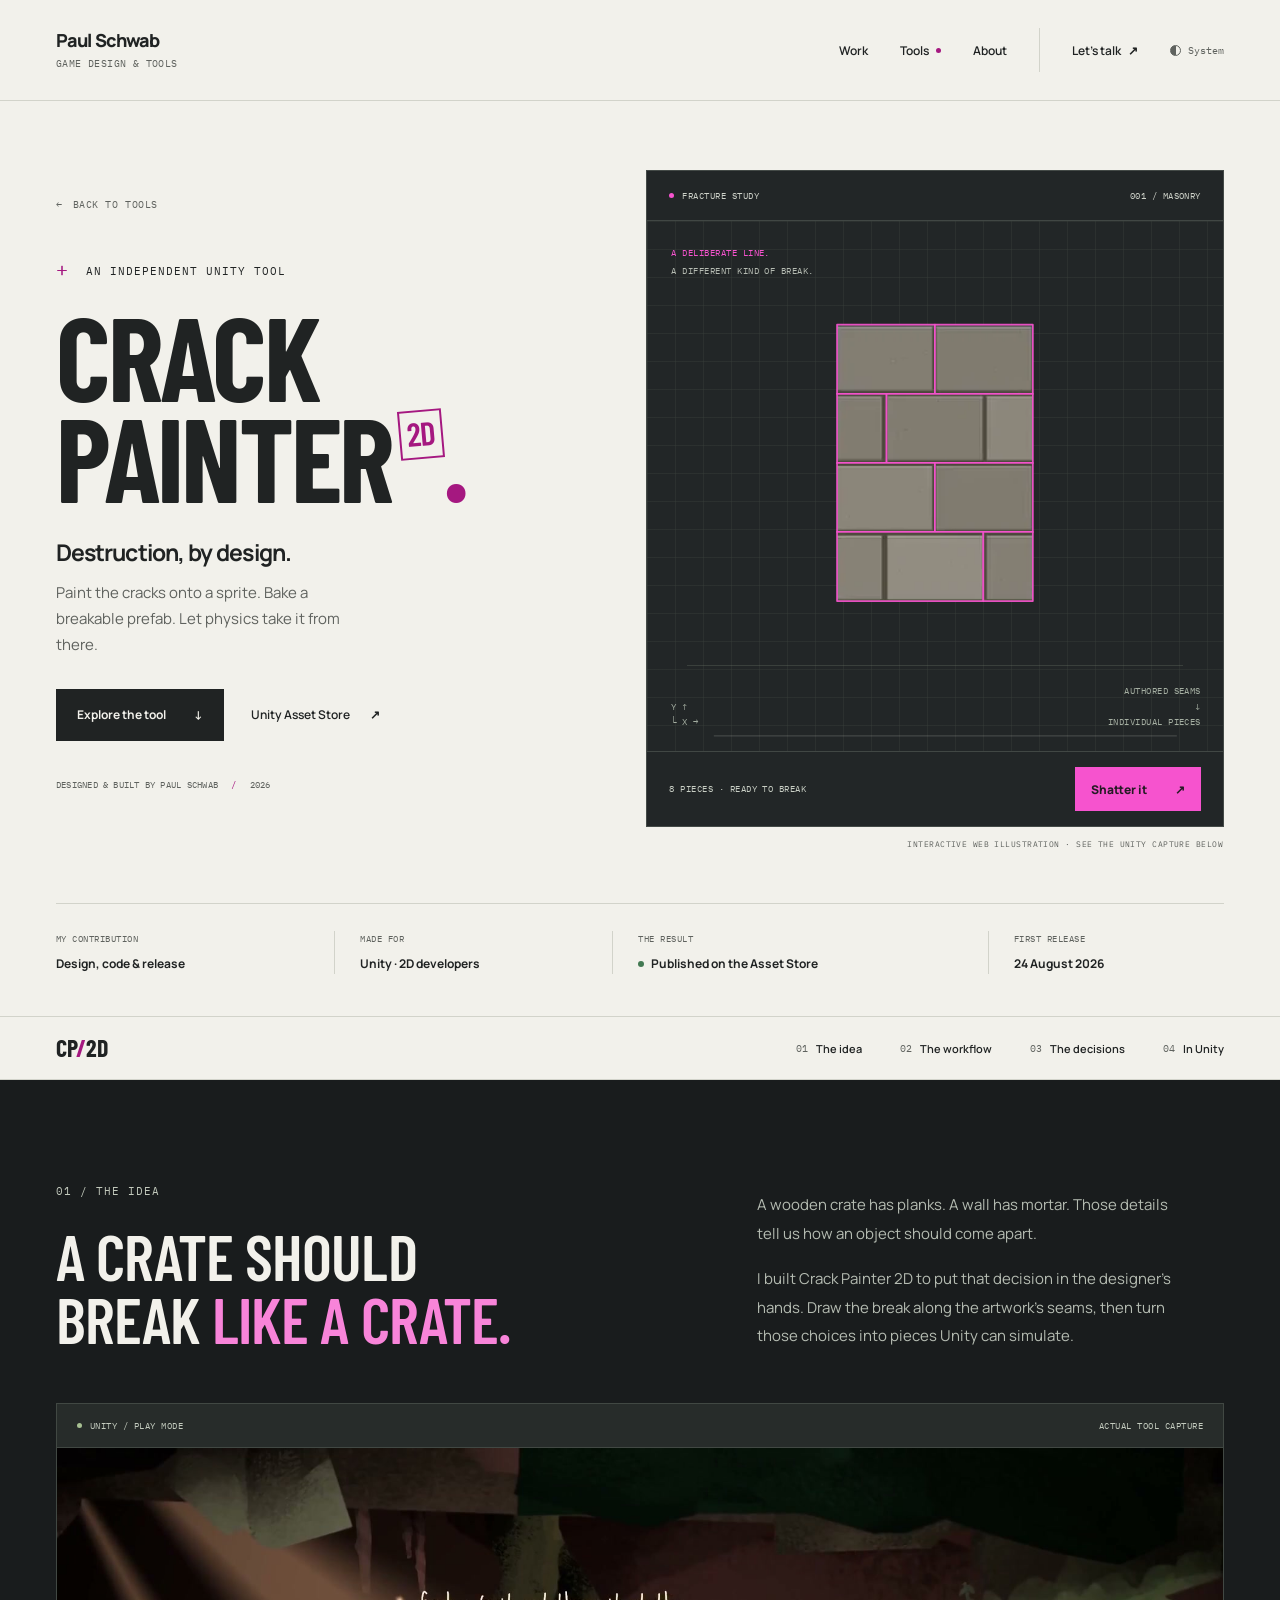
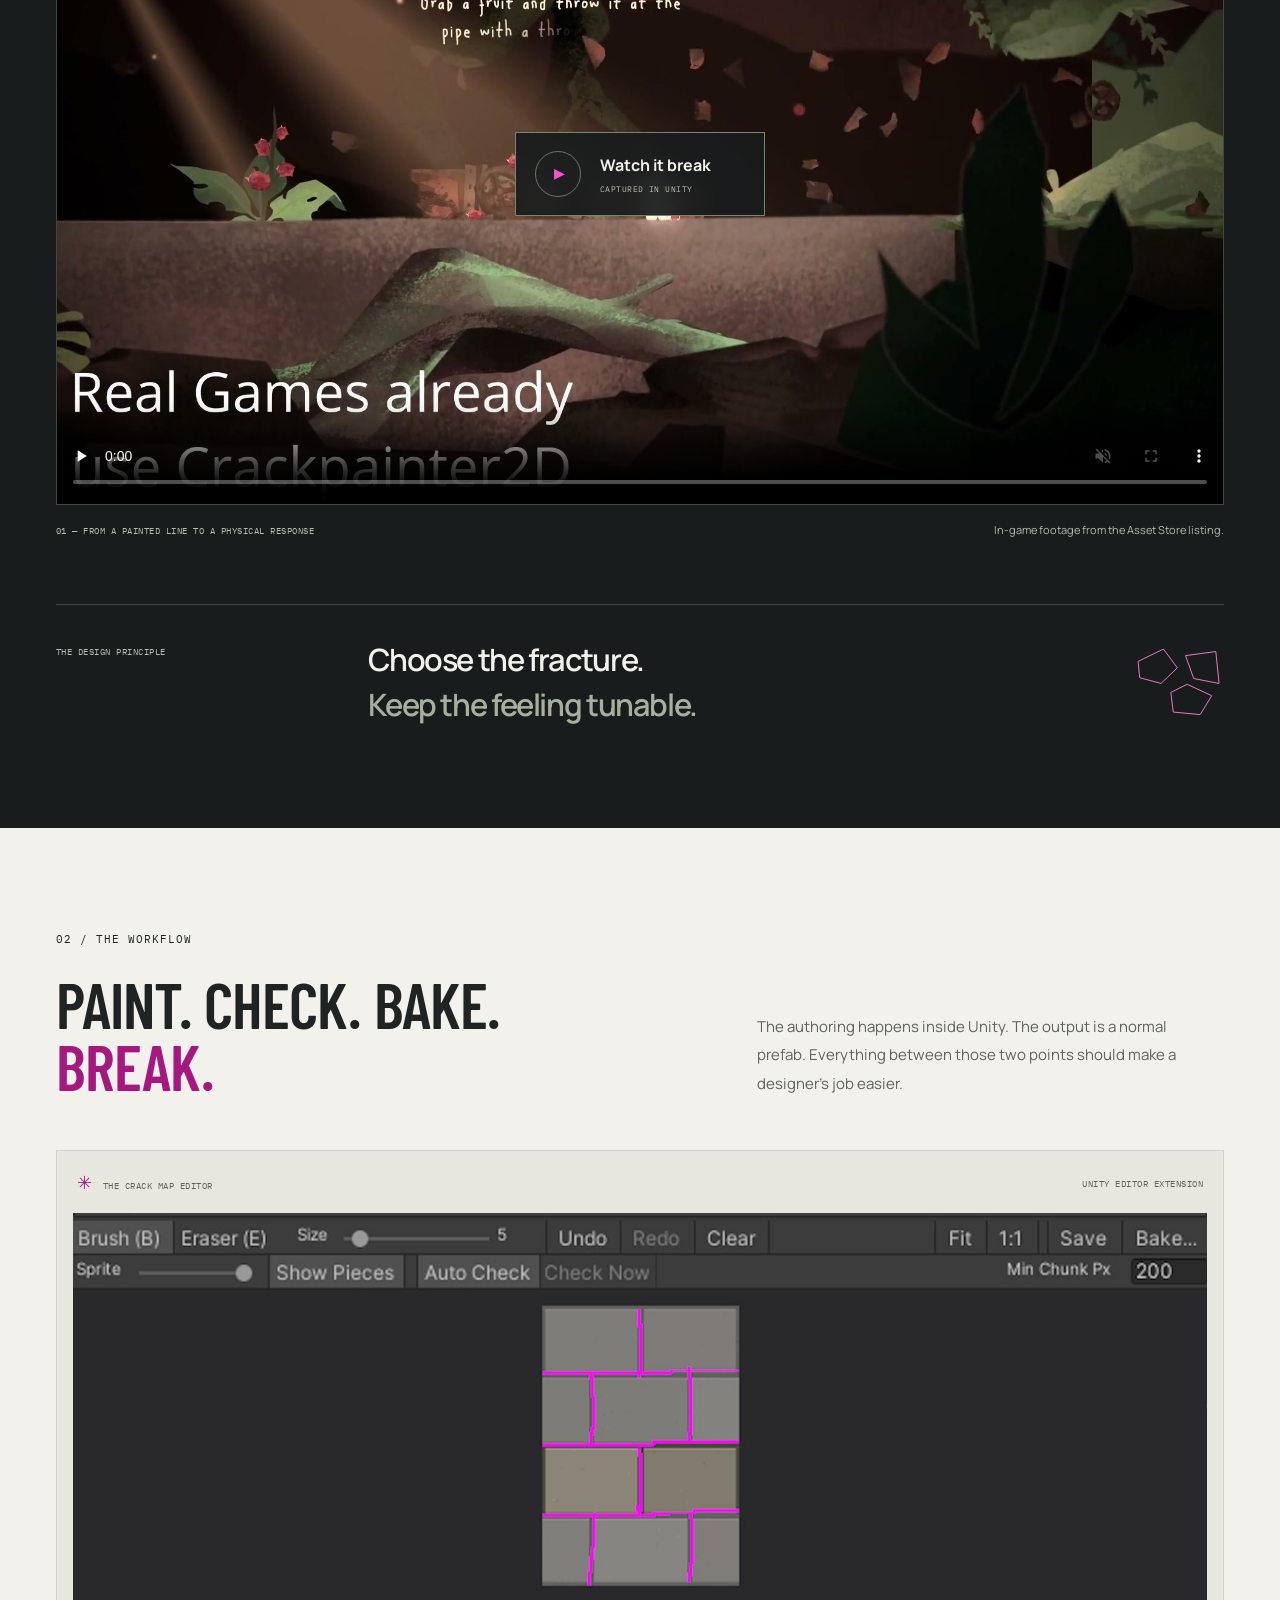
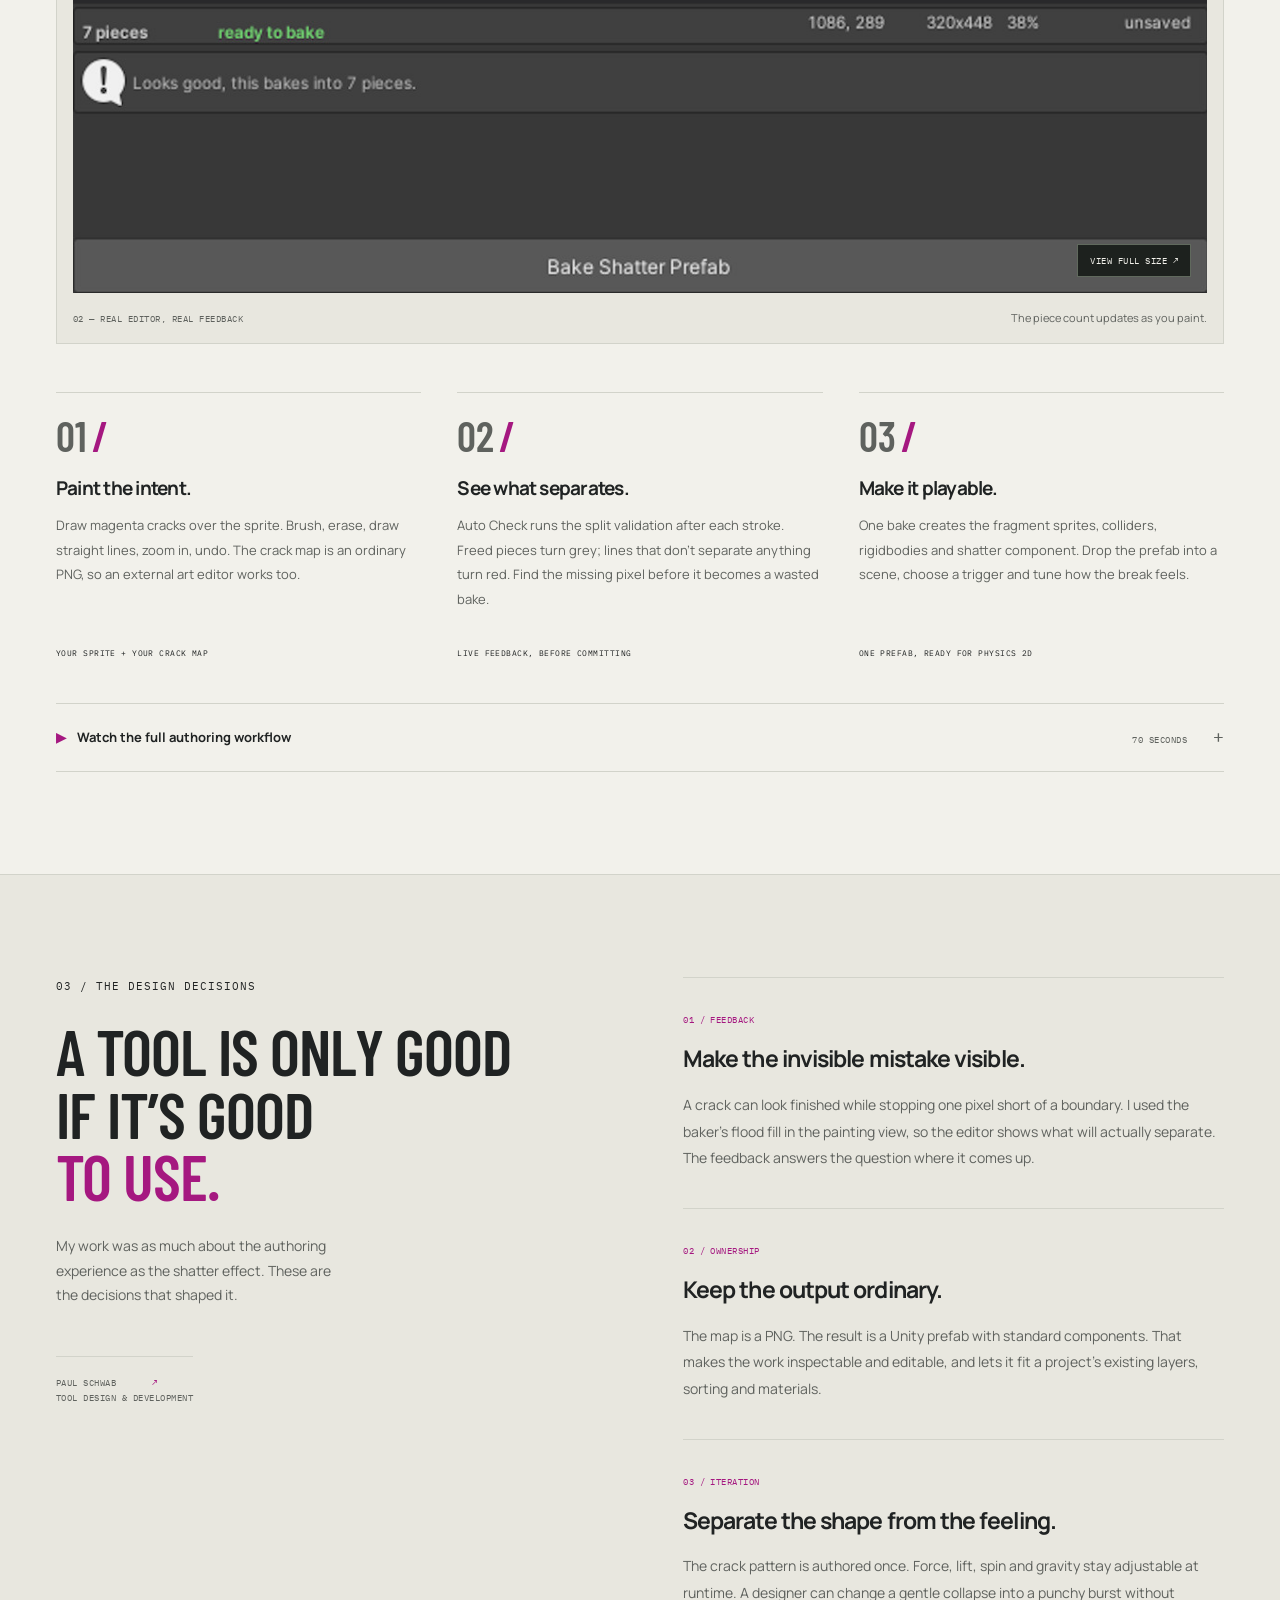
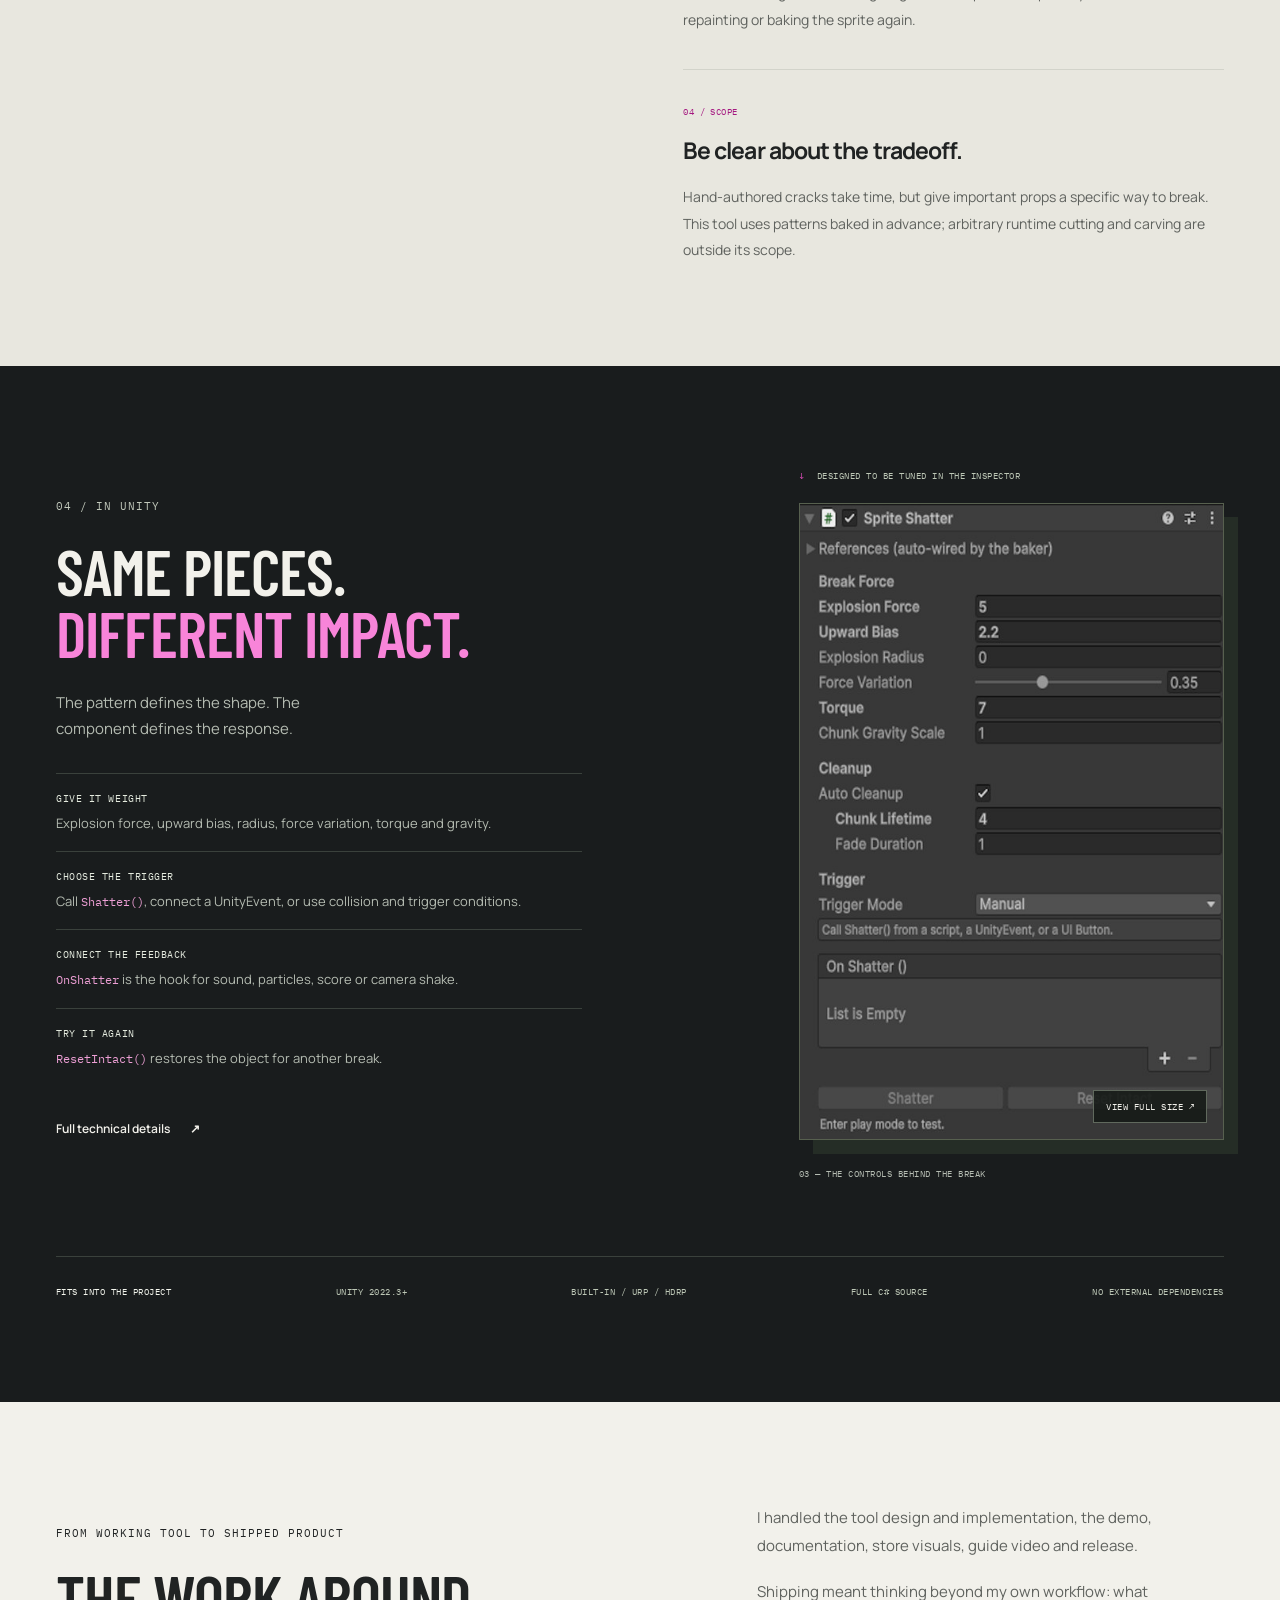
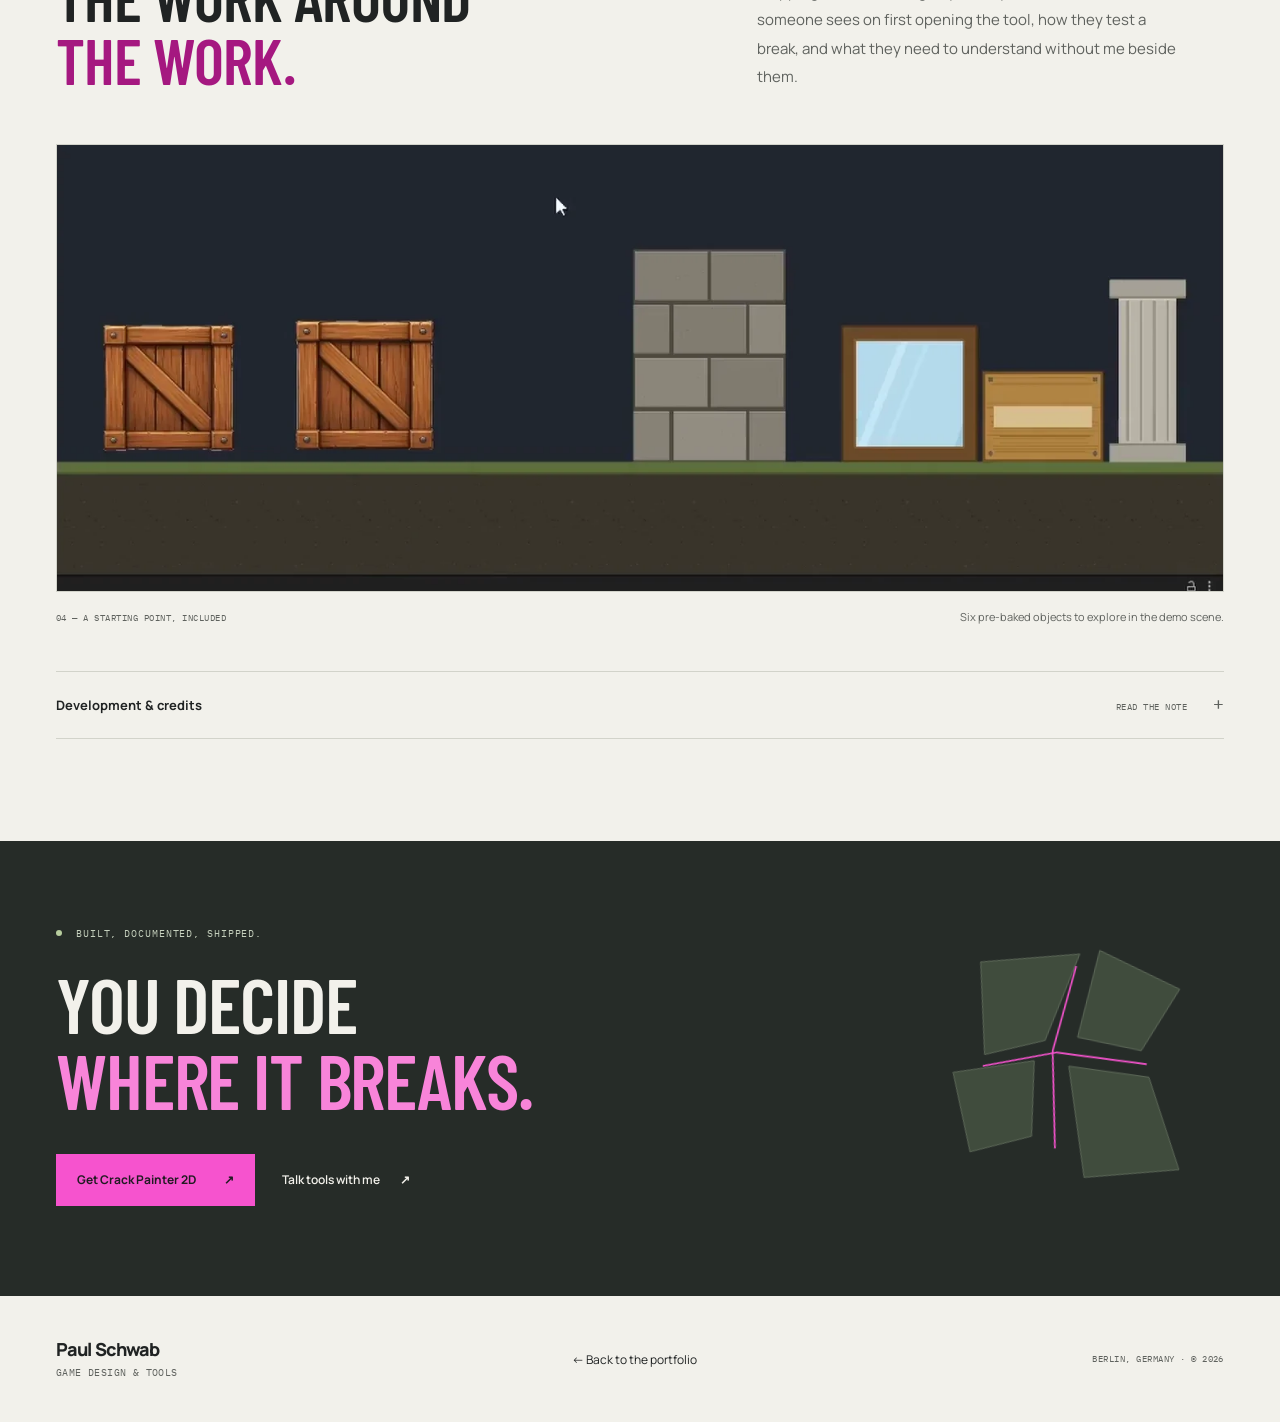
==== commit fecec6e2: "Redesign Crack Painter portfolio page" ====
--- a/tools/crack-painter-2d/index.html
+++ b/tools/crack-painter-2d/index.html
@@ -1,500 +1,115 @@
 <!doctype html>
 <html lang="en">
 <head>
-<meta charset="utf-8">
-<meta name="viewport" content="width=device-width, initial-scale=1">
-
-<title>Crack Painter 2D — a shatter tool you author | Paul Schwab</title>
-<meta name="description" content="Case study: Crack Painter 2D, a Unity editor tool published on the Asset Store. You paint the crack lines onto a sprite and it bakes a physics-ready shatter prefab that breaks along them. Designed, built, documented and listed solo.">
-<meta name="theme-color" content="#f6f5f2" media="(prefers-color-scheme: light)">
-<meta name="theme-color" content="#131312" media="(prefers-color-scheme: dark)">
-
-<meta property="og:type" content="article">
-<meta property="og:title" content="Crack Painter 2D — a shatter tool you author">
-<meta property="og:description" content="A Unity editor tool on the Asset Store: paint the crack lines onto a sprite and it bakes a physics-ready shatter prefab that breaks along them. Designed, built, documented and listed solo.">
-<meta property="og:image" content="../../assets/img/crack-painter/og.jpg">
-
-<link rel="icon" href="data:image/svg+xml,%3Csvg%20xmlns='http://www.w3.org/2000/svg'%20viewBox='0%200%2032%2032'%3E%3Crect%20width='32'%20height='32'%20fill='%23191817'/%3E%3Crect%20x='6'%20y='21'%20width='20'%20height='3'%20fill='%23bc3e0d'/%3E%3C/svg%3E">
-
-<link rel="preconnect" href="https://fonts.googleapis.com">
-<link rel="preconnect" href="https://fonts.gstatic.com" crossorigin>
-<link rel="stylesheet" href="https://fonts.googleapis.com/css2?family=Familjen+Grotesk:wght@400;500;600&amp;family=IBM+Plex+Sans:wght@400;500&amp;family=IBM+Plex+Mono:wght@400;500&amp;display=swap">
-
-<link rel="stylesheet" href="../../assets/css/tokens.css">
-<link rel="stylesheet" href="../../assets/css/site.css">
-<link rel="stylesheet" href="../../assets/css/case-study.css">
-
-<!-- Apply a saved theme choice before first paint. Must stay inline and
-     synchronous, and after the stylesheets. -->
-<script>
-  (function () {
-    try {
-      var t = localStorage.getItem("theme");
-      if (t === "light" || t === "dark") {
-        document.documentElement.setAttribute("data-theme", t);
-      }
-    } catch (e) {
-      /* private mode or storage blocked — fall back to the system theme */
-    }
-  })();
-</script>
+  <meta charset="utf-8">
+  <meta name="viewport" content="width=device-width, initial-scale=1">
+  <title>Crack Painter 2D — Destruction by design | Paul Schwab</title>
+  <meta name="description" content="Paint the cracks. Make the break. A closer look at Crack Painter 2D, Paul Schwab’s Unity tool for hand-authored sprite destruction: the workflow, design decisions, and shipped result.">
+  <meta name="theme-color" content="#f2f1eb" media="(prefers-color-scheme: light)">
+  <meta name="theme-color" content="#191b1b" media="(prefers-color-scheme: dark)">
+  <meta property="og:type" content="article">
+  <meta property="og:title" content="Crack Painter 2D — Destruction by design">
+  <meta property="og:description" content="A Unity tool that puts the break in the designer’s hands. Designed, built and shipped by Paul Schwab.">
+  <meta property="og:image" content="../../assets/img/crack-painter/og.jpg">
+  <link rel="icon" href="data:image/svg+xml,%3Csvg xmlns='http://www.w3.org/2000/svg' viewBox='0 0 32 32'%3E%3Crect width='32' height='32' rx='4' fill='%23191b1b'/%3E%3Cpath d='M20 2 12 13 21 19 11 30' fill='none' stroke='%23f653ce' stroke-width='3'/%3E%3C/svg%3E">
+  <link rel="preconnect" href="https://fonts.googleapis.com">
+  <link rel="preconnect" href="https://fonts.gstatic.com" crossorigin>
+  <link rel="stylesheet" href="https://fonts.googleapis.com/css2?family=Barlow+Condensed:wght@600;700;800&amp;family=IBM+Plex+Mono:wght@400;500&amp;family=Manrope:wght@400;500;600;700;800&amp;display=swap">
+  <link rel="stylesheet" href="../../assets/css/crack-painter.css">
+  <script>
+    (function () { try { var t = localStorage.getItem('theme'); if (t === 'light' || t === 'dark') document.documentElement.setAttribute('data-theme', t); } catch (e) {} })();
+  </script>
 </head>
-<body class="case crack-painter">
-
-<a class="skip-link" href="#main">Skip to content</a>
-
-<!-- The slab, defined once and placed by <use> in both bands. Nine pieces
-     cut by eight crack lines, sitting on a base that is filled with the
-     page colour — so the page itself is the bottom of the slab and the
-     join never needs a seam.
-
-     The opening band places the pieces where they were drawn and paints
-     the cracks over them; the closing band places the very same pieces,
-     lifted and spun off that base. Nothing changes between the two but
-     nine transforms, which is the tool's whole claim in one image.
-
-     Geometry generated from a seeded script; the seed is the release
-     date. See planning/ for it. -->
-<svg width="0" height="0" aria-hidden="true" focusable="false" style="position:absolute">
-  <defs>
-    <g id="cp-pieces">
-      <path id="cp-1" d="M -30.0 76.0 L 12.0 65.8 L 54.0 87.8 L 96 78.0 L 107.3 96.0 L 94.9 114.0 L 97.9 132.0 L 96.0 150.0 L -30.0 150.0 L -30.0 76.0 Z"/>
-      <path id="cp-2" d="M 96 78.0 L 135.3 77.8 L 174.7 62.8 L 214 60.3 L 205.2 82.7 L 214.5 105.2 L 210.2 127.6 L 214.0 150.0 L 96.0 150.0 L 97.9 132.0 L 94.9 114.0 L 107.3 96.0 L 96 78.0 Z"/>
-      <path id="cp-3" d="M 214 60.3 L 293.0 65.4 L 372 63.9 L 382.1 92.6 L 361.7 121.3 L 372.0 150.0 L 214.0 150.0 L 210.2 127.6 L 214.5 105.2 L 205.2 82.7 L 214 60.3 Z"/>
-      <path id="cp-4" d="M 372 63.9 L 416.3 60.9 L 460.7 90.9 L 505 88.8 L 516.7 104.1 L 500.3 119.4 L 513.9 134.7 L 505.0 150.0 L 372.0 150.0 L 361.7 121.3 L 382.1 92.6 L 372 63.9 Z"/>
-      <path id="cp-5" d="M 505 88.8 L 584.5 52.9 L 664 35.9 L 660.6 64.4 L 668.3 92.9 L 655.9 121.5 L 664.0 150.0 L 505.0 150.0 L 513.9 134.7 L 500.3 119.4 L 516.7 104.1 L 505 88.8 Z"/>
-      <path id="cp-6" d="M 664 35.9 L 730.0 66.8 L 796 79.6 L 792.0 103.1 L 807.2 126.5 L 796.0 150.0 L 664.0 150.0 L 655.9 121.5 L 668.3 92.9 L 660.6 64.4 L 664 35.9 Z"/>
-      <path id="cp-7" d="M 796 79.6 L 846.3 85.6 L 896.7 67.9 L 947 62.5 L 963.1 91.7 L 934.5 120.8 L 947.0 150.0 L 796.0 150.0 L 807.2 126.5 L 792.0 103.1 L 796 79.6 Z"/>
-      <path id="cp-8" d="M 947 62.5 L 992.7 50.4 L 1038.3 64.2 L 1084 47.6 L 1098.4 81.7 L 1072.8 115.9 L 1084.0 150.0 L 947.0 150.0 L 934.5 120.8 L 963.1 91.7 L 947 62.5 Z"/>
-      <path id="cp-9" d="M 1084 47.6 L 1157.0 45.8 L 1230.0 58.0 L 1230.0 150.0 L 1084.0 150.0 L 1072.8 115.9 L 1098.4 81.7 L 1084 47.6 Z"/>
-    </g>
-
-    <g id="cp-slab">
-      <rect x="-30.0" y="150.0" width="1260.0" height="50.0"/>
-      <use href="#cp-1"/>
-      <use href="#cp-2"/>
-      <use href="#cp-3"/>
-      <use href="#cp-4"/>
-      <use href="#cp-5"/>
-      <use href="#cp-6"/>
-      <use href="#cp-7"/>
-      <use href="#cp-8"/>
-      <use href="#cp-9"/>
-    </g>
-
-    <g id="cp-broken">
-      <rect x="-30.0" y="150.0" width="1260.0" height="50.0"/>
-      <use href="#cp-1" transform="translate(-27.7 -12.8) rotate(-13.2 33.0 113.5)"/>
-      <use href="#cp-2" transform="translate(-25.3 -20.5) rotate(-10.7 155.0 109.6)"/>
-      <use href="#cp-3" transform="translate(-17.4 -32.2) rotate(-8.1 293.0 106.0)"/>
-      <use href="#cp-4" transform="translate(-11.4 -39.5) rotate(-5.1 438.5 113.2)"/>
-      <use href="#cp-5" transform="translate(-3.2 -49.4) rotate(-0.1 584.5 106.2)"/>
-      <use href="#cp-6" transform="translate(5.2 -38.0) rotate(5.1 730.0 103.9)"/>
-      <use href="#cp-7" transform="translate(11.4 -27.0) rotate(6.2 871.5 110.5)"/>
-      <use href="#cp-8" transform="translate(22.9 -18.6) rotate(12.1 1015.5 102.5)"/>
-      <use href="#cp-9" transform="translate(32.2 -11.9) rotate(11.8 1157.0 101.4)"/>
-    </g>
-
-    <g id="cp-cracks">
-      <path d="M 96 78.0 L 107.3 96.0 L 94.9 114.0 L 97.9 132.0 L 96.0 150.0"/>
-      <path d="M 214 60.3 L 205.2 82.7 L 214.5 105.2 L 210.2 127.6 L 214.0 150.0"/>
-      <path d="M 372 63.9 L 382.1 92.6 L 361.7 121.3 L 372.0 150.0"/>
-      <path d="M 505 88.8 L 516.7 104.1 L 500.3 119.4 L 513.9 134.7 L 505.0 150.0"/>
-      <path d="M 664 35.9 L 660.6 64.4 L 668.3 92.9 L 655.9 121.5 L 664.0 150.0"/>
-      <path d="M 796 79.6 L 792.0 103.1 L 807.2 126.5 L 796.0 150.0"/>
-      <path d="M 947 62.5 L 963.1 91.7 L 934.5 120.8 L 947.0 150.0"/>
-      <path d="M 1084 47.6 L 1098.4 81.7 L 1072.8 115.9 L 1084.0 150.0"/>
-    </g>
-  </defs>
-</svg>
-
-<header class="site-header">
-  <div class="wrap">
-    <div class="site-header__bar">
-      <a class="brand" href="../../">
-        <span class="brand__name">Paul Schwab</span>
-        <span class="brand__role">Systems &middot; Tools</span>
-      </a>
-
-      <a class="btn btn--outline" href="../../#contact">Resume</a>
-
-      <nav class="nav" aria-label="Sections">
-        <a class="nav__link" href="../../#work">Work</a>
-        <a class="nav__link" href="../../#tools" aria-current="true">Tools</a>
-        <a class="nav__link" href="../../#method">Method</a>
-        <a class="nav__link" href="../../#about">About</a>
-
-        <button class="theme-toggle" type="button" id="theme-toggle" hidden>
-          <span class="theme-toggle__dot" aria-hidden="true"></span>
-          <span class="theme-toggle__label">System</span>
-        </button>
-
-        <a class="btn btn--outline nav__resume" href="../../#contact">Resume</a>
+<body class="cp-page">
+  <a class="cp-skip" href="#main">Skip to content</a>
+  <header class="cp-header">
+    <div class="cp-wrap cp-header__inner">
+      <a class="cp-brand" href="../../" aria-label="Paul Schwab, portfolio home">Paul Schwab<span>Game design &amp; tools</span></a>
+      <nav class="cp-header__nav" aria-label="Portfolio">
+        <a href="../../#work">Work</a><a href="../../#tools" aria-current="true">Tools<span class="cp-nav-dot" aria-hidden="true"></span></a><a href="../../#about">About</a>
+        <a class="cp-contact-link" href="../../#contact">Let’s talk <span aria-hidden="true">↗</span></a>
+        <button class="theme-toggle" id="theme-toggle" type="button" hidden><span class="theme-toggle__dot" aria-hidden="true"></span><span class="theme-toggle__label">System</span></button>
       </nav>
     </div>
-  </div>
-</header>
+  </header>
+  <main id="main">
+    <section class="cp-hero cp-wrap" aria-labelledby="project-title">
+      <div class="cp-hero__copy">
+        <a class="cp-back cp-mono" href="../../#tools"><span aria-hidden="true">←</span> Back to tools</a>
+        <p class="cp-eyebrow"><span class="cp-cross" aria-hidden="true">+</span> An independent Unity tool</p>
+        <h1 id="project-title">Crack<br>Painter<span class="cp-2d">2D</span><span class="cp-title-period">.</span></h1>
+        <p class="cp-hero__statement">Destruction, by design.</p>
+        <p class="cp-hero__description">Paint the cracks onto a sprite. Bake a breakable prefab. Let physics take it from there.</p>
+        <div class="cp-actions"><a class="cp-button cp-button--ink" href="#workflow">Explore the tool <span aria-hidden="true">↓</span></a><a class="cp-text-link" href="https://assetstore.unity.com/packages/tools/sprite-management/crack-painter-2d-sprite-shatter-break-tool-395136" target="_blank" rel="noopener">Unity Asset Store <span aria-hidden="true">↗</span></a></div>
+        <p class="cp-hero__credit cp-mono">Designed &amp; built by Paul Schwab <span aria-hidden="true">/</span> 2026</p>
+      </div>
+      <div class="cp-specimen">
+        <div class="cp-specimen__top cp-mono"><span><i aria-hidden="true"></i> Fracture study</span><span>001 / Masonry</span></div>
+        <div class="cp-specimen__stage" id="fracture-stage">
+          <div class="cp-specimen__note cp-mono"><span class="cp-magenta">A deliberate line.</span><br>A different kind of break.</div>
+          <button class="cp-fracture-art" id="fracture-art" type="button" aria-label="Shatter the wall sample" disabled>
+            <svg viewBox="0 0 500 460" aria-hidden="true" focusable="false"><defs><clipPath id="fallback-wall"><rect x="165" y="100" width="170" height="241"/></clipPath></defs><image href="../../assets/img/crack-painter/plate.webp" x="-492.58" y="-19.56" width="1326.37" height="508.13" clip-path="url(#fallback-wall)"/><path d="M165 160H335M165 220H335M165 280H335M250 100V160M220 160V220M265 220V280M225 280V341" stroke="#f653ce" stroke-width="2" fill="none"/></svg>
+          </button>
+          <span class="cp-specimen__axis cp-mono" aria-hidden="true">Y ↑<br>└ X →</span>
+          <span class="cp-specimen__hint cp-mono" aria-hidden="true">Authored seams<br>↓<br>Individual pieces</span>
+        </div>
+        <div class="cp-specimen__bottom"><p class="cp-mono" id="fracture-status" role="status" aria-live="polite">A hand-authored fracture pattern</p><button class="cp-break-button" id="fracture-toggle" type="button" hidden><span id="fracture-label">Shatter it</span><span aria-hidden="true">↗</span></button></div>
+        <p class="cp-specimen__caption cp-mono">Interactive web illustration · See the Unity capture below</p>
+      </div>
+    </section>
+    <div class="cp-facts cp-wrap"><dl><div><dt>My contribution</dt><dd>Design, code &amp; release</dd></div><div><dt>Made for</dt><dd>Unity · 2D developers</dd></div><div><dt>The result</dt><dd><span class="cp-live-dot" aria-hidden="true"></span>Published on the Asset Store</dd></div><div><dt>First release</dt><dd>24 August 2026</dd></div></dl></div>
+    <nav class="cp-section-nav" aria-label="On this page"><div class="cp-wrap"><span class="cp-section-nav__name">CP<span class="cp-magenta">/</span>2D</span><a href="#idea">01 <span>The idea</span></a><a href="#workflow">02 <span>The workflow</span></a><a href="#decisions">03 <span>The decisions</span></a><a href="#runtime">04 <span>In Unity</span></a></div></nav>
 
+    <section class="cp-dark cp-section cp-idea" id="idea" aria-labelledby="idea-title"><div class="cp-wrap">
+      <div class="cp-section-heading"><div><p class="cp-eyebrow">01 / The idea</p><h2 id="idea-title">A crate should<br>break <em>like a crate.</em></h2></div><div class="cp-heading-prose"><p>A wooden crate has planks. A wall has mortar. Those details tell us how an object should come apart.</p><p>I built Crack Painter 2D to put that decision in the designer’s hands. Draw the break along the artwork’s seams, then turn those choices into pieces Unity can simulate.</p></div></div>
+      <figure class="cp-demo"><div class="cp-demo__frame">
+        <div class="cp-window-bar cp-mono"><span><i aria-hidden="true"></i> Unity / Play mode</span><span>Actual tool capture</span></div>
+        <video id="demo-video" src="../../assets/images/crack-painter-2d/ingame-demo.mp4" poster="../../assets/images/crack-painter-2d/ingame-demo-poster.jpg" width="1920" height="1080" controls loop muted playsinline preload="none" aria-label="Crack Painter 2D in a game: a character breaks objects into physics-driven pieces."><a href="../../assets/images/crack-painter-2d/ingame-demo.mp4">Watch the in-game demo clip</a></video>
+        <button class="cp-demo__play" id="demo-play" type="button" hidden><span class="cp-play-icon" aria-hidden="true">▶</span><span>Watch it break<span class="cp-mono">Captured in Unity</span></span></button>
+      </div><figcaption><span class="cp-mono">01 — From a painted line to a physical response</span><span>In-game footage from the Asset Store listing.</span></figcaption></figure>
+      <div class="cp-principle"><span class="cp-mono">The design principle</span><p>Choose the fracture.<br><span>Keep the feeling tunable.</span></p><svg viewBox="0 0 110 90" aria-hidden="true"><path d="M5 20 36 5 53 28 33 47 7 40ZM63 13 100 8 104 47 73 41ZM45 58 65 48 95 62 81 85 48 82Z"/></svg></div>
+    </div></section>
 
-<main id="main">
+    <section class="cp-section cp-workflow" id="workflow" aria-labelledby="workflow-title"><div class="cp-wrap">
+      <div class="cp-section-heading"><div><p class="cp-eyebrow">02 / The workflow</p><h2 id="workflow-title">Paint. Check. Bake.<br><em>Break.</em></h2></div><p class="cp-heading-prose">The authoring happens inside Unity. The output is a normal prefab. Everything between those two points should make a designer’s job easier.</p></div>
+      <figure class="cp-editor"><div class="cp-editor__bar cp-mono"><span><span class="cp-magenta" aria-hidden="true">✳</span> The crack map editor</span><span>Unity editor extension</span></div><button class="cp-enlarge" type="button" data-enlarge="../../assets/images/crack-painter-2d/baker.jpg" data-caption="The Crack Painter 2D editor: magenta lines define the pieces and the status bar validates the result before baking." aria-label="Enlarge the crack map editor screenshot" disabled><img src="../../assets/images/crack-painter-2d/baker.jpg" width="1200" height="720" loading="lazy" decoding="async" alt="Crack Painter’s editor showing a wall sprite with magenta cracks between the blocks, brush controls, and a live status reading 7 pieces — ready to bake."><span class="cp-enlarge__hint cp-mono" hidden>View full size ↗</span></button><figcaption><span class="cp-mono">02 — Real editor, real feedback</span><span>The piece count updates as you paint.</span></figcaption></figure>
+      <ol class="cp-steps">
+        <li><span class="cp-step-no">01<span aria-hidden="true">/</span></span><h3>Paint the intent.</h3><p>Draw magenta cracks over the sprite. Brush, erase, draw straight lines, zoom in, undo. The crack map is an ordinary PNG, so an external art editor works too.</p><span class="cp-step-tag cp-mono">Your sprite + your crack map</span></li>
+        <li><span class="cp-step-no">02<span aria-hidden="true">/</span></span><h3>See what separates.</h3><p>Auto Check runs the split validation after each stroke. Freed pieces turn grey; lines that don’t separate anything turn red. Find the missing pixel before it becomes a wasted bake.</p><span class="cp-step-tag cp-mono">Live feedback, before committing</span></li>
+        <li><span class="cp-step-no">03<span aria-hidden="true">/</span></span><h3>Make it playable.</h3><p>One bake creates the fragment sprites, colliders, rigidbodies and shatter component. Drop the prefab into a scene, choose a trigger and tune how the break feels.</p><span class="cp-step-tag cp-mono">One prefab, ready for Physics 2D</span></li>
+      </ol>
+      <details class="cp-guide"><summary><span><span class="cp-magenta" aria-hidden="true">▶</span> Watch the full authoring workflow</span><span class="cp-mono">70 seconds <span aria-hidden="true">+</span></span></summary><div><video src="../../assets/images/crack-painter-2d/workflow-demo.mp4" poster="../../assets/images/crack-painter-2d/workflow-demo-poster.jpg" width="1920" height="1080" controls playsinline preload="none" aria-label="Full Crack Painter 2D walkthrough showing crack painting, prefab baking and testing in Unity."><a href="../../assets/images/crack-painter-2d/workflow-demo.mp4">Watch the workflow video</a></video></div></details>
+    </div></section>
 
-  <!-- ===== The slab, whole, with the cracks painted on ============= -->
-  <section class="range range--open">
-    <div class="range__sky" aria-hidden="true"></div>
-    <svg class="range__layers" viewBox="0 0 1200 200" preserveAspectRatio="none" aria-hidden="true" focusable="false">
-      <g class="slab"><use href="#cp-slab"></use></g>
-      <g class="slab__cracks"><use href="#cp-cracks"></use></g>
-    </svg>
+    <section class="cp-section cp-decisions" id="decisions" aria-labelledby="decisions-title"><div class="cp-wrap cp-decisions__grid">
+      <div class="cp-decisions__intro"><p class="cp-eyebrow">03 / The design decisions</p><h2 id="decisions-title">A tool is only good<br>if it’s good<br><em>to use.</em></h2><p>My work was as much about the authoring experience as the shatter effect. These are the decisions that shaped it.</p><span class="cp-author-mark cp-mono">Paul Schwab <span aria-hidden="true">↗</span><br>Tool design &amp; development</span></div>
+      <div class="cp-decision-list">
+        <article><span class="cp-mono cp-decision-no">01 / Feedback</span><h3>Make the invisible mistake visible.</h3><p>A crack can look finished while stopping one pixel short of a boundary. I used the baker’s flood fill in the painting view, so the editor shows what will actually separate. The feedback answers the question where it comes up.</p></article>
+        <article><span class="cp-mono cp-decision-no">02 / Ownership</span><h3>Keep the output ordinary.</h3><p>The map is a PNG. The result is a Unity prefab with standard components. That makes the work inspectable and editable, and lets it fit a project’s existing layers, sorting and materials.</p></article>
+        <article><span class="cp-mono cp-decision-no">03 / Iteration</span><h3>Separate the shape from the feeling.</h3><p>The crack pattern is authored once. Force, lift, spin and gravity stay adjustable at runtime. A designer can change a gentle collapse into a punchy burst without repainting or baking the sprite again.</p></article>
+        <article><span class="cp-mono cp-decision-no">04 / Scope</span><h3>Be clear about the tradeoff.</h3><p>Hand-authored cracks take time, but give important props a specific way to break. This tool uses patterns baked in advance; arbitrary runtime cutting and carving are outside its scope.</p></article>
+      </div>
+    </div></section>
 
-    <div class="wrap">
-      <p class="eyebrow">Tools &mdash; 01 &mdash; Unity Asset Store, 2026</p>
-      <div class="rule"></div>
-      <h1 class="case-title">Crack Painter 2D</h1>
-      <p class="case-tagline">A Unity editor tool that breaks a 2D sprite along crack lines you paint yourself.</p>
-      <p class="hero__ctas">
-        <a class="btn btn--sky" href="https://assetstore.unity.com/packages/tools/sprite-management/crack-painter-2d-sprite-shatter-break-tool-395136" target="_blank" rel="noopener">View it on the Asset Store &nearr;</a>
-      </p>
-    </div>
-  </section>
+    <section class="cp-dark cp-section cp-runtime" id="runtime" aria-labelledby="runtime-title"><div class="cp-wrap">
+      <div class="cp-runtime__grid"><div class="cp-runtime__copy"><p class="cp-eyebrow">04 / In Unity</p><h2 id="runtime-title">Same pieces.<br><em>Different impact.</em></h2><p class="cp-runtime__lead">The pattern defines the shape. The component defines the response.</p>
+        <dl class="cp-runtime-specs"><div><dt>Give it weight</dt><dd>Explosion force, upward bias, radius, force variation, torque and gravity.</dd></div><div><dt>Choose the trigger</dt><dd>Call <code>Shatter()</code>, connect a UnityEvent, or use collision and trigger conditions.</dd></div><div><dt>Connect the feedback</dt><dd><code>OnShatter</code> is the hook for sound, particles, score or camera shake.</dd></div><div><dt>Try it again</dt><dd><code>ResetIntact()</code> restores the object for another break.</dd></div></dl>
+        <a class="cp-text-link" href="https://assetstore.unity.com/packages/tools/sprite-management/crack-painter-2d-sprite-shatter-break-tool-395136" target="_blank" rel="noopener">Full technical details <span aria-hidden="true">↗</span></a>
+      </div><figure class="cp-inspector"><div class="cp-inspector__label cp-mono"><span aria-hidden="true">↓</span> Designed to be tuned in the Inspector</div><button class="cp-enlarge" type="button" data-enlarge="../../assets/images/crack-painter-2d/inspector.jpg" data-caption="The Sprite Shatter component exposes break force, cleanup, triggers and events in Unity’s Inspector." aria-label="Enlarge the Sprite Shatter Inspector screenshot" disabled><img src="../../assets/images/crack-painter-2d/inspector.jpg" width="533" height="800" loading="lazy" decoding="async" alt="Unity’s Sprite Shatter Inspector with force, upward bias, torque, gravity, cleanup and trigger settings, plus Shatter and Reset Intact buttons."><span class="cp-enlarge__hint cp-mono" hidden>View full size ↗</span></button><figcaption class="cp-mono">03 — The controls behind the break</figcaption></figure></div>
+      <div class="cp-compatibility cp-mono"><span>Fits into the project</span><span>Unity 2022.3+</span><span>Built-in / URP / HDRP</span><span>Full C# source</span><span>No external dependencies</span></div>
+    </div></section>
 
-  <section class="section" style="padding-top: var(--s-10)">
-    <div class="wrap">
-      <dl class="case-facts">
-        <div><dt>My role</dt><dd>Design, code, documentation and the listing &mdash; solo</dd></div>
-        <div><dt>Shipped</dt><dd>v1.0.0 &mdash; 24 August 2026</dd></div>
-        <div><dt>Built with</dt><dd>Unity 2022.3, C# &mdash; Built-in, URP and HDRP</dd></div>
-        <div><dt>Store</dt><dd>Unity Asset Store &mdash; Tools / Sprite Management</dd></div>
-        <div><dt>Licence</dt><dd>&euro;13.80 &mdash; Extension Asset, full C# source</dd></div>
-        <div><dt>Package</dt><dd>1.4&nbsp;MB, no dependencies, demo scene of six objects</dd></div>
-      </dl>
-    </div>
-  </section>
+    <section class="cp-section cp-shipping" aria-labelledby="shipping-title"><div class="cp-wrap">
+      <div class="cp-section-heading"><div><p class="cp-eyebrow">From working tool to shipped product</p><h2 id="shipping-title">The work around<br><em>the work.</em></h2></div><div class="cp-heading-prose"><p>I handled the tool design and implementation, the demo, documentation, store visuals, guide video and release.</p><p>Shipping meant thinking beyond my own workflow: what someone sees on first opening the tool, how they test a break, and what they need to understand without me beside them.</p></div></div>
+      <figure class="cp-lineup"><img src="../../assets/img/crack-painter/plate.webp" srcset="../../assets/img/crack-painter/plate-1000.webp 1000w, ../../assets/img/crack-painter/plate.webp 1420w" sizes="(min-width: 1300px) 1152px, 90vw" width="1420" height="544" loading="lazy" decoding="async" alt="Six example objects in the included Unity demo: two crates, a wall, a window, a sign and a stone pillar."><figcaption><span class="cp-mono">04 — A starting point, included</span><span>Six pre-baked objects to explore in the demo scene.</span></figcaption></figure>
+      <details class="cp-build-note"><summary><span>Development &amp; credits</span><span class="cp-mono">Read the note <span aria-hidden="true">+</span></span></summary><div><p>I used AI assistance alongside hand-written code, with review, editing and testing before release. The illustrative demo art was generated with ChatGPT. Both uses are disclosed on the Asset Store listing.</p><p>The shipped tool runs offline in Unity using C# and Physics 2D. It does not require an AI service, API key or subscription.</p></div></details>
+    </div></section>
 
-  <!-- Establishing shot: the demo scene, before anything has been hit. -->
-  <figure class="plate">
-    <img src="../../assets/img/crack-painter/plate.webp"
-         srcset="../../assets/img/crack-painter/plate-1000.webp 1000w, ../../assets/img/crack-painter/plate.webp 1420w"
-         sizes="100vw" width="1420" height="544" decoding="async"
-         alt="The demo scene running in Unity: two wooden crates, a stone block wall, a framed window, a small sign and a stone pillar, all standing intact on a grass strip against a dark blue sky.">
-    <figcaption class="figure__caption">
-      <span>Fig. 01</span>
-      <span>The demo scene that ships with the package &mdash; six objects, each with its own painted pattern, before anything is hit</span>
-    </figcaption>
-  </figure>
-
-  <section class="section">
-    <div class="wrap">
-      <div class="beat__grid">
-        <div class="beat__aside">
-          <p class="beat__dist">The problem</p>
-          <div class="spec">
-            <p class="spec__label">What a generator offers</p>
-            <dl class="spec__list">
-              <div><dt>Patterns</dt><dd>Grid, hexagonal, radial, triangular, Voronoi</dd></div>
-              <div><dt>Knows</dt><dd>The silhouette of the sprite</dd></div>
-              <div><dt>Does not know</dt><dd>What the sprite depicts</dd></div>
-            </dl>
-          </div>
-        </div>
-        <div class="beat__body">
-          <p class="beat__text">Every 2D shatter tool I could find generates its fragments procedurally. That is fine for glass, and wrong for almost everything else: a crate splinters into diamonds instead of coming apart along its planks, and a stone wall breaks straight through the blocks instead of around the mortar. The sprite is drawn by someone who decided where its seams are, and then the break ignores them.</p>
-          <p class="beat__text">Crack Painter 2D moves that decision back to the person who drew the thing. You paint the crack lines onto the sprite, in Unity, and the break follows them exactly. Everything else in the tool exists to make that one act cheap enough to be worth doing.</p>
-        </div>
-      </div>
-
-      <!-- Runs the full width, breaking the two-column beat rhythm: this
-           is the block that must not be skipped, so it is the one that
-           behaves differently. -->
-      <section class="contribution">
-        <div class="contribution__head">
-          <h2 class="contribution__title">What I did</h2>
-          <p class="contribution__role">Design, code, docs &amp; listing &mdash; solo</p>
-        </div>
-
-        <ol class="ledger">
-          <li class="ledger__row">
-            <p class="ledger__mark"><span class="ledger__no"></span><span class="ledger__tag">Authoring</span></p>
-            <div class="ledger__body">
-              <h3 class="ledger__title">The crack map is an ordinary PNG</h3>
-              <p class="ledger__text">The pattern lives in a same-size image beside the sprite, painted in magenta, and the tool ships an editor for it: hard brush and eraser, straight-line mode, brush size, zoom, pan, undo and redo. Because it is only a PNG, nobody is locked into my editor &mdash; open it in Photoshop halfway through if that is faster, then come back and bake. The brush also opens at a size scaled to the sprite, so it is not a hairline on a 1024&nbsp;px wall or a slab on a 32&nbsp;px crate.</p>
-            </div>
-          </li>
-
-          <li class="ledger__row">
-            <p class="ledger__mark"><span class="ledger__no"></span><span class="ledger__tag">Feedback</span></p>
-            <div class="ledger__body">
-              <h3 class="ledger__title">Making the one invisible failure visible</h3>
-              <p class="ledger__text">A crack only separates a piece if it runs unbroken from one edge of the sprite to another, or closes a loop. A line that stops one pixel short looks finished and silently does nothing &mdash; and you only find out after a bake. So the editor runs the baker&rsquo;s own flood fill after every stroke: freed pieces turn grey, lines that separate nothing are tinted red, and the status bar counts the pieces you would get right now.</p>
-            </div>
-          </li>
-
-          <li class="ledger__row">
-            <p class="ledger__mark"><span class="ledger__no"></span><span class="ledger__tag">Runtime</span></p>
-            <div class="ledger__body">
-              <h3 class="ledger__title">The break stays tunable after the bake</h3>
-              <p class="ledger__text">Force, upward bias, blast radius, per-chunk variation, torque and gravity are all runtime values on the component, not decisions frozen into the prefab. One baked object can crumble under a footstep and detonate under a rocket, and a designer can find the difference on the slider rather than by asking me to bake it again.</p>
-            </div>
-          </li>
-
-          <li class="ledger__row">
-            <p class="ledger__mark"><span class="ledger__no"></span><span class="ledger__tag">Shipping</span></p>
-            <div class="ledger__body">
-              <h3 class="ledger__title">Everything around the code</h3>
-              <p class="ledger__text">Preflight checks for the ways a bake goes wrong, a demo scene with six pre-baked objects, documentation, the store page, the key image, the guide video, and the submission itself. This is the part a student project never teaches you: the tool was working long before it was something a stranger could buy and use without me in the room.</p>
-            </div>
-          </li>
-        </ol>
-
-        <p class="contribution__credit">Sole author and publisher. The demo art in <code>Demo/Art/</code> is generated illustrative content, declared as such on the listing, and can be deleted without affecting the tool.</p>
-      </section>
-    </div>
-  </section>
-
-  <!-- ===== Beats. The margin column states the tool as data; the prose
-       says what the decision was. The section markers are the stages of
-       the tool's own pipeline, in the order you meet them. ========== -->
-
-  <section class="beat">
-    <div class="wrap">
-      <div class="beat__grid">
-        <div class="beat__aside">
-          <p class="beat__dist"><b>01</b> &mdash; the crack map</p>
-          <div class="spec">
-            <p class="spec__label">In the window</p>
-            <dl class="spec__list">
-              <div><dt>Draw</dt><dd>Brush, eraser, straight lines, adjustable size</dd></div>
-              <div><dt>Navigate</dt><dd>Zoom, pan, Fit, 1:1</dd></div>
-              <div><dt>Undo</dt><dd>Full history, and Clear</dd></div>
-              <div><dt>Show Pieces</dt><dd>Greys out everything already free</dd></div>
-              <div><dt>Auto Check</dt><dd>Re-runs the flood fill after every stroke</dd></div>
-              <div><dt>Min Chunk Px</dt><dd>Ignores specks left between cracks</dd></div>
-            </dl>
-          </div>
-        </div>
-        <div class="beat__body">
-          <h2 class="beat__title">You can see whether a crack actually cuts</h2>
-          <p class="beat__text">This is the feature the tool is really about. Painting cracks is easy; knowing whether you painted them <em>correctly</em> is not, because the failure is a single missing pixel and the artwork looks perfect either way.</p>
-          <p class="beat__text">Rather than explain the rule in the documentation and let people trip over it, I put the answer on screen continuously. The editor calls the same flood fill the baker will call, on every stroke, and reports the piece count it would produce. The bake-and-check loop that a tool like this normally forces on you simply is not there.</p>
-          <p class="beat__text">The status line does the rest of the work: piece count, whether it is ready to bake, the cursor position, the sprite&rsquo;s dimensions, the zoom, and whether the map has unsaved changes. Nothing about the state of the job is hidden behind a menu.</p>
-          <figure class="figure">
-            <img class="shot" src="../../assets/img/crack-painter/baker.webp"
-                 srcset="../../assets/img/crack-painter/baker-800.webp 800w, ../../assets/img/crack-painter/baker.webp 1280w"
-                 sizes="(min-width: 900px) 1240px, 100vw" width="1280" height="720" loading="lazy" decoding="async"
-                 alt="The Crack Painter 2D window in Unity: a stone wall sprite with magenta crack lines painted between the blocks, a toolbar of brush, eraser and undo controls above it, and a status bar reading &ldquo;7 pieces &mdash; ready to bake&rdquo;.">
-            <figcaption class="figure__caption">
-              <span>Fig. 02 &mdash; 01 / the crack map</span>
-              <span>Seven pieces, counted live &mdash; the wall breaks around the mortar because that is where the lines went</span>
-            </figcaption>
-          </figure>
-        </div>
-      </div>
-    </div>
-  </section>
-
-  <section class="beat">
-    <div class="wrap">
-      <div class="beat__grid">
-        <div class="beat__aside">
-          <p class="beat__dist"><b>02</b> &mdash; the bake</p>
-          <div class="spec">
-            <p class="spec__label">What one click does</p>
-            <dl class="spec__list">
-              <div><dt>Cuts</dt><dd>Deletes the painted pixels from the sprite</dd></div>
-              <div><dt>Fills</dt><dd>Flood-fills what is left into separate regions</dd></div>
-              <div><dt>Bakes</dt><dd>Each region to a sprite of its own</dd></div>
-              <div><dt>Assembles</dt><dd>A prefab with colliders, rigidbodies and the component wired up</dd></div>
-              <div><dt>Inherits</dt><dd>Sorting layer, sorting order and pixels per unit from the source</dd></div>
-              <div><dt>Colliders</dt><dd>Trace each chunk&rsquo;s generated physics shape</dd></div>
-            </dl>
-          </div>
-        </div>
-        <div class="beat__body">
-          <h2 class="beat__title">The output is a plain Unity prefab</h2>
-          <p class="beat__text">There is no runtime magic and no proprietary asset type. What comes out of the baker is SpriteRenderers, Physics 2D colliders and rigidbodies, arranged under one root &mdash; so it drops into whatever sorting, materials and layers a project already uses, and anyone can open it up and see what it is made of.</p>
-          <p class="beat__text">That was a deliberate constraint rather than a shortcut. A tool that produces ordinary engine objects can be understood, edited and thrown away by its user; one that produces its own special thing has to be trusted. Re-baking regenerates in place, so changing your mind about the pattern costs one click, not a cleanup.</p>
-        </div>
-      </div>
-    </div>
-  </section>
-
-  <section class="beat">
-    <div class="wrap">
-      <div class="beat__grid">
-        <div class="beat__aside">
-          <p class="beat__dist"><b>03</b> &mdash; <code>Shatter()</code></p>
-          <div class="spec">
-            <p class="spec__label">Break force</p>
-            <dl class="spec__list">
-              <div><dt>Explosion Force</dt><dd>Outward impulse from the origin of the blast</dd></div>
-              <div><dt>Upward Bias</dt><dd>Extra lift, so pieces pop rather than slide</dd></div>
-              <div><dt>Explosion Radius</dt><dd>0 gives every chunk full force; above 0 it falls off</dd></div>
-              <div><dt>Force Variation</dt><dd>Randomises per chunk, so the break is not uniform</dd></div>
-              <div><dt>Torque</dt><dd>Random spin per chunk</dd></div>
-              <div><dt>Chunk Gravity Scale</dt><dd>How the pieces fall once free</dd></div>
-            </dl>
-          </div>
-          <div class="spec">
-            <p class="spec__label">What sets it off</p>
-            <dl class="spec__list">
-              <div><dt>Manual</dt><dd>Code, a UnityEvent, a UI button, an animation event</dd></div>
-              <div><dt>On contact</dt><dd>Collision or trigger, with a required tag and a minimum impact speed</dd></div>
-              <div><dt>On break</dt><dd><code>OnShatter</code> fires for SFX, particles, score, shake</dd></div>
-              <div><dt>Undo</dt><dd><code>ResetIntact()</code>, for pooling and retries</dd></div>
-            </dl>
-          </div>
-        </div>
-        <div class="beat__body">
-          <h2 class="beat__title">One prefab, many kinds of break</h2>
-          <p class="beat__text">The pattern is fixed at bake time. The force is not. Keeping those two things separate is what makes a single baked object worth authoring: the same crate can be nudged apart by a player walking into it and blown across the screen by an explosion, and the difference is six numbers on a component.</p>
-          <p class="beat__text">The triggers matter for the same reason. If breaking something requires writing a script, the tool belongs to programmers; if it can be fired from a UnityEvent, a UI button, an animation event or a collision with a tag and a speed threshold, a designer can build a breakable object end to end without opening the code. The component carries its own Shatter and Reset Intact buttons as well, so a break can be tried in play mode before any trigger for it exists.</p>
-          <figure class="figure">
-            <img class="shot--tall" src="../../assets/img/crack-painter/inspector.webp"
-                 width="533" height="800" loading="lazy" decoding="async"
-                 alt="The Sprite Shatter component in Unity's Inspector, showing Break Force fields (Explosion Force 5, Upward Bias 2.2, Explosion Radius 0, Force Variation 0.35, Torque 7, Chunk Gravity Scale 1), a Cleanup group, a Trigger Mode dropdown set to Manual, an On Shatter event list, and Shatter and Reset Intact buttons.">
-            <figcaption class="figure__caption">
-              <span>Fig. 03 &mdash; 03 / <code>Shatter()</code></span>
-              <span>Everything the baker wired up, and everything left for the designer to turn</span>
-            </figcaption>
-          </figure>
-        </div>
-      </div>
-    </div>
-  </section>
-
-  <section class="beat">
-    <div class="wrap">
-      <div class="beat__grid">
-        <div class="beat__aside">
-          <p class="beat__dist">In motion</p>
-          <div class="spec">
-            <p class="spec__label">The demo scene</p>
-            <dl class="spec__list">
-              <div><dt>Ships with</dt><dd>Six pre-baked objects: crate, long crate, wall, window, sign, pillar</dd></div>
-              <div><dt>Zone A &mdash; space</dt><dd>Shatter fired straight from code</dd></div>
-              <div><dt>Zone B &mdash; click</dt><dd>Launches a ball; the wall breaks where it lands</dd></div>
-              <div><dt>Zone C &mdash; press C</dt><dd>A sequence, several objects at once</dd></div>
-            </dl>
-          </div>
-        </div>
-        <div class="beat__body">
-          <h2 class="beat__title">What it looks like running</h2>
-          <p class="beat__text">The demo is three zones because there are three ways someone will want to set a break off, and a demo scene that only shows one of them answers the wrong question.</p>
-          <figure class="figure clip">
-            <!-- Click-to-play rather than autoplay: it is the accessible default,
-                 and it respects a reduced-motion preference without needing script. -->
-            <video src="../../assets/img/crack-painter/demo.mp4" width="960" height="440"
-                   controls loop muted playsinline preload="metadata"
-                   poster="../../assets/img/crack-painter/demo-poster.webp"
-                   aria-label="A short looping clip of the Crack Painter 2D demo scene: a stone wall is struck by a ball and breaks into blocks along the painted mortar lines, which then fall and settle on the ground.">
-              <a href="../../assets/img/crack-painter/demo.mp4">Download the demo clip (MP4)</a>
-            </video>
-            <figcaption class="figure__caption">
-              <span>Fig. 04</span>
-              <span>Zone B &mdash; the wall comes apart block by block, not into fragments</span>
-            </figcaption>
-          </figure>
-        </div>
-      </div>
-    </div>
-  </section>
-
-  <section class="beat">
-    <div class="wrap">
-      <div class="beat__grid">
-        <div class="beat__aside">
-          <p class="beat__dist">The line I drew</p>
-          <div class="spec">
-            <p class="spec__label">Deliberately not</p>
-            <dl class="spec__list">
-              <div><dt>Runtime damage</dt><dd>No &mdash; the pattern is fixed at bake time</dd></div>
-              <div><dt>Bullet holes</dt><dd>No &mdash; nothing is carved where a shot lands</dd></div>
-              <div><dt>Erosion</dt><dd>No &mdash; sprites are not worn away pixel by pixel</dd></div>
-              <div><dt>Swipe cutting</dt><dd>No &mdash; the line cannot be chosen at runtime</dd></div>
-            </dl>
-          </div>
-          <p class="aside-note">The listing says all of this in as many words, and points people at a destructible-sprite asset if that is what they actually need.</p>
-        </div>
-        <div class="beat__body">
-          <h2 class="beat__title">What it refuses to do</h2>
-          <p class="beat__text">The pattern is authored ahead of time, which means the tool costs you a few minutes per sprite. That is a real price, and it buys something specific: objects that break the way they were drawn to break. It is worth paying on a boss, a set-piece wall or a puzzle element, and not worth paying on a hundred background props.</p>
-          <p class="beat__text">So the listing says so. There is a section on the store page headed <em>What this is not</em>, and it sends anyone who needs arbitrary runtime cutting to buy something else. Refunds and one-star reviews come from tools sold into the wrong problem, and the cheapest place to prevent that is the page someone reads before paying.</p>
-          <p class="aside-note beat__afterword">Next version: procedural pattern generation &mdash; Voronoi, and grid or planks &mdash; written into the crack map as a single undo step. Not to replace the painting, but to give you a starting pattern you then correct where it matters.</p>
-        </div>
-      </div>
-    </div>
-  </section>
-
-  <section class="beat">
-    <div class="wrap">
-      <div class="beat__grid">
-        <div class="beat__aside">
-          <p class="beat__dist">How it was built</p>
-          <div class="spec">
-            <p class="spec__label">Declared on the listing</p>
-            <dl class="spec__list">
-              <div><dt>Code</dt><dd>Written partly with Claude, partly by hand &mdash; reviewed, edited and tested before release</dd></div>
-              <div><dt>Demo art</dt><dd>Generated with ChatGPT; illustrative content, not sold as art</dd></div>
-              <div><dt>At runtime</dt><dd>No AI service, no API key, no subscription &mdash; plain C# and Physics 2D, offline</dd></div>
-            </dl>
-          </div>
-        </div>
-        <div class="beat__body">
-          <h2 class="beat__title">AI in the pipeline, and said out loud</h2>
-          <p class="beat__text">I work with models the way I work with any tool in the pipeline, and I put my name on the result. On something people pay for, that means two things: reading and testing every generated line before it ships, and declaring the arrangement on the listing rather than hoping nobody asks.</p>
-          <p class="beat__text">It also means shipping full, readable C# source, so the claim is checkable. A buyer does not have to take my word for what is in the package &mdash; they can open it. That is the only version of this disclosure that is worth anything.</p>
-          <p class="beat__text">The name causes one predictable confusion, so the listing settles it too: &ldquo;Painter&rdquo; is the thing <em>you</em> do with the brush, not a claim about how the package was produced.</p>
-        </div>
-      </div>
-    </div>
-  </section>
-
-</main>
-
-<!-- ===== The same slab, after the break ========================== -->
-<section class="range range--close">
-  <div class="range__sky" aria-hidden="true"></div>
-  <svg class="range__layers" viewBox="0 0 1200 200" preserveAspectRatio="none" aria-hidden="true" focusable="false">
-    <g class="slab"><use href="#cp-broken"></use></g>
-  </svg>
-
-  <div class="wrap">
-    <p class="eyebrow">v1.0.0 &mdash; 24 August 2026</p>
-    <div class="rule"></div>
-    <h2 class="case-title" style="font-size: var(--size-h2)">You decide where it breaks. Everything after that is physics.</h2>
-    <p class="hero__ctas">
-      <a class="btn btn--sky" href="https://assetstore.unity.com/packages/tools/sprite-management/crack-painter-2d-sprite-shatter-break-tool-395136" target="_blank" rel="noopener">Crack Painter 2D on the Asset Store &nearr;</a>
-    </p>
-  </div>
-</section>
-
-<footer class="contact" id="contact">
-  <div class="wrap">
-    <p class="eyebrow">Contact</p>
-    <div class="rule"></div>
-
-    <h2 class="contact__title">Say hello.</h2>
-    <p class="contact__note">Open to internships and systems-design collaborations. I answer everything.</p>
-
-    <!-- The form itself lives once, on the landing page. No address in the
-         markup here either — a mailto: in a public repo gets scraped. -->
-    <p class="hero__ctas">
-      <a class="btn btn--solid" href="../../#contact">Use the contact form</a>
-    </p>
-
-    <div class="contact__links">
-      <a class="link-out backlink" href="../../#tools">&larr; All tools</a>
-      <a class="link-out" href="https://assetstore.unity.com/publishers/152882" rel="me">Asset Store &nearr;</a>
-      <a class="link-out" href="https://github.com/Ekasto" rel="me">GitHub &nearr;</a>
-      <a class="link-out" href="https://ekasto.itch.io" rel="me">itch.io &nearr;</a>
-    </div>
-
-    <div class="colophon meta">
-      <span>Set in Familjen Grotesk, IBM Plex Sans &amp; Mono. Built by me.</span>
-      <span>Berlin, Germany &mdash; &copy; 2026</span>
-    </div>
-  </div>
-</footer>
-
-<script src="../../assets/js/theme.js" defer></script>
+    <section class="cp-outro"><div class="cp-wrap"><div><p class="cp-eyebrow"><span class="cp-live-dot" aria-hidden="true"></span> Built, documented, shipped.</p><h2>You decide<br><em>where it breaks.</em></h2><div class="cp-actions"><a class="cp-button cp-button--pink" href="https://assetstore.unity.com/packages/tools/sprite-management/crack-painter-2d-sprite-shatter-break-tool-395136" target="_blank" rel="noopener">Get Crack Painter 2D <span aria-hidden="true">↗</span></a><a class="cp-text-link" href="../../#contact">Talk tools with me <span aria-hidden="true">↗</span></a></div></div><svg class="cp-outro__shards" viewBox="0 0 360 320" aria-hidden="true"><path d="M50 55 166 27 141 136 72 164ZM189 19 291 50 257 130 179 126ZM38 191 132 162 143 252 73 282ZM174 162 271 160 324 264 213 291Z"/><path class="cp-outro__crack" d="M164 42 152 147 173 262M72 178 157 148 266 145"/></svg></div></section>
+  </main>
+  <footer class="cp-footer cp-wrap"><a class="cp-brand" href="../../">Paul Schwab<span>Game design &amp; tools</span></a><a href="../../#tools">← Back to the portfolio</a><span class="cp-mono">Berlin, Germany · © 2026</span></footer>
+  <dialog class="cp-dialog" id="image-dialog" aria-labelledby="dialog-caption"><button id="dialog-close" type="button" aria-label="Close full-size screenshot">Close <span aria-hidden="true">×</span></button><img id="dialog-image" alt=""><p id="dialog-caption"></p></dialog>
+  <script src="../../assets/js/theme.js" defer></script>
+  <script src="../../assets/js/crack-painter.js" defer></script>
 </body>
 </html>
--- a/assets/css/crack-painter.css
+++ b/assets/css/crack-painter.css
@@ -0,0 +1,343 @@
+/* Crack Painter has its own visual language: a fracture workbench,
+   authored magenta seams, and a typographic case study around it. */
+:root {
+  color-scheme: light;
+  --cp-paper: #f2f1eb;
+  --cp-panel: #e8e7df;
+  --cp-ink: #202323;
+  --cp-muted: #5f625e;
+  --cp-line: #d2d3ca;
+  --cp-accent: #a51880;
+  --cp-pink: #f653ce;
+  --cp-dark: #191c1d;
+  --cp-white: #f2f1eb;
+  --cp-display: 'Barlow Condensed', Impact, 'Arial Narrow', sans-serif;
+  --cp-body: 'Manrope', Arial, sans-serif;
+  --cp-mono: 'IBM Plex Mono', monospace;
+}
+@media (prefers-color-scheme: dark) {
+  :root:not([data-theme="light"]) {
+    color-scheme: dark;
+    --cp-paper: #191b1b; --cp-panel: #222525; --cp-ink: #f2f1eb;
+    --cp-muted: #b5b9b1; --cp-line: #393e3b; --cp-accent: #f884d9;
+  }
+}
+:root[data-theme="dark"] {
+  color-scheme: dark;
+  --cp-paper: #191b1b; --cp-panel: #222525; --cp-ink: #f2f1eb;
+  --cp-muted: #b5b9b1; --cp-line: #393e3b; --cp-accent: #f884d9;
+}
+*, *::before, *::after { box-sizing: border-box; }
+html { scroll-behavior: smooth; scroll-padding-top: 82px; }
+body { margin: 0; background: var(--cp-paper); color: var(--cp-ink); font: 400 16px/1.75 var(--cp-body); }
+body:has(dialog[open]) { overflow: hidden; }
+h1, h2, h3, p, figure, dl, dd, ol { margin: 0; }
+a { color: inherit; text-decoration: none; }
+button { font: inherit; color: inherit; }
+button, summary { -webkit-tap-highlight-color: transparent; }
+button:not(:disabled), summary { cursor: pointer; }
+button:disabled { cursor: default; }
+button { border-radius: 0; }
+[hidden] { display: none !important; }
+img, video, svg { display: block; max-width: 100%; }
+img { height: auto; }
+::selection { background: #f653ce; color: #191b1b; }
+:focus-visible { outline: 3px solid var(--cp-accent); outline-offset: 5px; }
+.cp-dark :focus-visible, .cp-specimen :focus-visible, .cp-outro :focus-visible { outline-color: var(--cp-pink); }
+.cp-wrap { width: min(100% - 112px, 1248px); margin-inline: auto; }
+.cp-mono, .cp-eyebrow, dt { font-family: var(--cp-mono); font-size: 10px; font-weight: 400; line-height: 1.7; letter-spacing: .055em; text-transform: uppercase; }
+.cp-eyebrow { margin-bottom: 24px; font-size: 11px; letter-spacing: .09em; }
+.cp-magenta { color: var(--cp-pink); }
+.cp-cross { color: var(--cp-accent); font-size: 20px; vertical-align: -2px; margin-right: 9px; }
+.cp-skip { position: fixed; top: 12px; left: 12px; z-index: 100; padding: 12px 20px; background: var(--cp-paper); transform: translateY(-160%); }
+.cp-skip:focus { transform: none; }
+.cp-header { border-bottom: 1px solid var(--cp-line); }
+.cp-header__inner { min-height: 100px; display: flex; align-items: center; justify-content: space-between; gap: 32px; }
+.cp-brand { font-size: 18px; font-weight: 800; line-height: 1.25; letter-spacing: -.05em; }
+.cp-brand span { display: block; font: 10px/1.5 var(--cp-mono); letter-spacing: .04em; text-transform: uppercase; color: var(--cp-muted); margin-top: 5px; }
+.cp-header__nav { display: flex; align-items: center; gap: 32px; }
+.cp-header__nav > a { display: inline-flex; align-items: center; gap: 7px; min-height: 44px; font-size: 12px; font-weight: 600; }
+.cp-header__nav a:hover, .cp-footer > a:hover { color: var(--cp-accent); }
+.cp-nav-dot { width: 5px; height: 5px; border-radius: 50%; background: var(--cp-accent); }
+.cp-header__nav .cp-contact-link { border-left: 1px solid var(--cp-line); padding-left: 32px; }
+.theme-toggle { display: inline-flex; align-items: center; gap: 7px; padding: 0; border: 0; background: transparent; min-height: 44px; font: 10px var(--cp-mono); color: var(--cp-muted); }
+.theme-toggle__dot { width: 11px; height: 11px; border: 1px solid currentColor; border-radius: 50%; background: linear-gradient(90deg,currentColor 50%,transparent 50%); }
+.cp-hero { display: grid; grid-template-columns: .92fr 1fr; gap: 5%; padding-block: 48px 76px; align-items: center; }
+.cp-back { display: inline-flex; align-items: center; gap: 10px; min-height: 40px; color: var(--cp-muted); margin-bottom: 29px; }
+.cp-back:hover { color: var(--cp-accent); }
+.cp-hero .cp-eyebrow { margin-bottom: 18px; }
+.cp-hero h1 { position: relative; font: 700 clamp(88px, 9.2vw, 142px)/.86 var(--cp-display); letter-spacing: -.028em; text-transform: uppercase; }
+.cp-2d { font: 600 .28em/.95 var(--cp-display); letter-spacing: -.03em; display: inline-block; padding: .19em .18em .24em; border: 2px solid currentColor; vertical-align: top; margin: .12em 0 0 .24em; transform: rotate(-5deg); color: var(--cp-accent); }
+.cp-title-period { color: var(--cp-accent); }
+.cp-hero__statement { font-size: 23px; font-weight: 700; line-height: 1.4; letter-spacing: -.04em; margin-top: 28px; }
+.cp-hero__description { max-width: 34ch; font-size: 15px; color: var(--cp-muted); margin-top: 12px; }
+.cp-actions { display: flex; gap: 27px; align-items: center; flex-wrap: wrap; margin-top: 30px; }
+.cp-button { display: inline-flex; align-items: center; justify-content: space-between; gap: 28px; padding: 15px 21px; min-height: 52px; font-size: 12px; font-weight: 700; transition: background .2s, transform .2s; }
+.cp-button:hover { transform: translateY(-2px); }
+.cp-button--ink { color: var(--cp-paper); background: var(--cp-ink); }
+.cp-button--ink:hover { background: var(--cp-accent); }
+.cp-text-link { display: inline-flex; align-items: center; gap: 20px; min-height: 48px; font-size: 12px; font-weight: 600; }
+.cp-text-link:hover { text-decoration: underline; text-underline-offset: 5px; }
+.cp-hero__credit { color: var(--cp-muted); font-size: 9px; margin-top: 36px; letter-spacing: .025em; }
+.cp-hero__credit > span { margin-inline: 8px; color: var(--cp-accent); }
+.cp-specimen { position: relative; color: var(--cp-white); background: #222627; border: 1px solid #444a47; margin-top: 21px; }
+.cp-specimen__top, .cp-specimen__bottom { display: flex; align-items: center; justify-content: space-between; gap: 16px; padding: 17px 22px; }
+.cp-specimen__top { color: #ced2c9; border-bottom: 1px solid #414744; font-size: 9px; }
+.cp-specimen__top > span:first-child, .cp-window-bar > span:first-child { display: inline-flex; align-items: center; gap: 8px; }
+.cp-specimen__top i { width: 5px; height: 5px; background: var(--cp-pink); border-radius: 50%; }
+.cp-specimen__stage { position: relative; aspect-ratio: 500 / 460; overflow: hidden; background-image: linear-gradient(#3c433d5c 1px,transparent 1px),linear-gradient(90deg,#3c433d5c 1px,transparent 1px); background-size: 28px 28px; }
+.cp-specimen__stage::after { content: ''; position: absolute; left: 7%; right: 7%; bottom: 16%; border-top: 1px solid #69756855; pointer-events: none; }
+.cp-specimen__note { position: absolute; z-index: 1; top: 24px; left: 24px; font-size: 9px; color: #b5bbb2; pointer-events: none; }
+.cp-specimen__note .cp-magenta { display: inline-block; margin-bottom: 2px; }
+.cp-fracture-art { display: block; width: 100%; height: 100%; padding: 0; border: 0; background: transparent; cursor: crosshair !important; touch-action: manipulation; }
+.cp-fracture-art:disabled { cursor: default !important; }
+.cp-fracture-art svg { width: 100%; height: 100%; overflow: visible; }
+.cp-fracture-art:focus-visible { outline-offset: -5px; }
+.cp-specimen__axis { position: absolute; left: 24px; bottom: 22px; color: #a5afa2; font-size: 9px; pointer-events: none; }
+.cp-specimen__hint { position: absolute; right: 22px; bottom: 22px; color: #a5afa2; text-align: right; font-size: 9px; pointer-events: none; }
+.cp-specimen__bottom { min-height: 75px; padding-block: 13px; border-top: 1px solid #414744; }
+.cp-specimen__bottom p { font-size: 9px; color: #c8cec4; }
+.cp-break-button { display: flex; align-items: center; justify-content: space-between; gap: 28px; min-height: 44px; background: var(--cp-pink); color: #251b24; border: 0; padding: 11px 16px; font-size: 12px; font-weight: 800; white-space: nowrap; }
+.cp-break-button:hover { background: #ff8fe0; }
+.cp-specimen__caption { color: var(--cp-muted); font-size: 8px; position: absolute; top: calc(100% + 12px); right: 0; text-align: right; }
+.cp-facts { padding-bottom: 42px; }
+.cp-facts dl { display: grid; grid-template-columns: 1fr 1fr 1.35fr .85fr; padding-top: 27px; border-top: 1px solid var(--cp-line); }
+.cp-facts dl > div { padding-left: 25px; border-left: 1px solid var(--cp-line); }
+.cp-facts dl > div:first-child { padding-left: 0; border: 0; }
+.cp-facts dt { color: var(--cp-muted); font-size: 9px; margin-bottom: 7px; }
+.cp-facts dd { font-size: 12px; font-weight: 700; }
+.cp-live-dot { width: 6px; height: 6px; background: #427952; display: inline-block; border-radius: 50%; margin-right: 7px; vertical-align: 1px; }
+.cp-section-nav { position: sticky; top: 0; z-index: 10; background: var(--cp-paper); border-block: 1px solid var(--cp-line); }
+.cp-section-nav > div { display: flex; align-items: center; gap: 38px; min-height: 62px; }
+.cp-section-nav__name { font: 700 24px/1 var(--cp-display); margin-right: auto; }
+.cp-section-nav .cp-magenta { color: var(--cp-accent); }
+.cp-section-nav a { display: inline-flex; gap: 8px; align-items: center; font: 10px var(--cp-mono); min-height: 48px; color: var(--cp-muted); }
+.cp-section-nav a span { color: var(--cp-ink); font: 600 11px var(--cp-body); }
+.cp-section-nav a:hover span { color: var(--cp-accent); }
+.cp-section { padding-block: 102px; }
+.cp-section h2, .cp-outro h2 { font: 600 clamp(48px,5vw,76px)/.98 var(--cp-display); letter-spacing: -.015em; text-transform: uppercase; }
+h2 em { font-style: normal; color: var(--cp-accent); }
+.cp-section-heading { display: grid; grid-template-columns: 1fr .8fr; gap: 10%; align-items: end; margin-bottom: 52px; }
+.cp-heading-prose { color: var(--cp-muted); font-size: 15px; line-height: 1.9; max-width: 48ch; }
+.cp-heading-prose p + p { margin-top: 17px; }
+.cp-dark { background: var(--cp-dark); color: var(--cp-white); --cp-muted: #b5bcb2; --cp-line: #3a413c; --cp-accent: #f884d9; }
+.cp-dark .cp-eyebrow { color: #c2c9bc; }
+.cp-dark h2 em { color: #f884d9; }
+.cp-window-bar { display: flex; align-items: center; justify-content: space-between; padding: 14px 20px; background: #272c2a; border-bottom: 1px solid #414843; color: #c3cbbe; font-size: 9px; }
+.cp-window-bar i { width: 5px; height: 5px; background: #a7c092; border-radius: 50%; }
+.cp-demo__frame { position: relative; border: 1px solid #414843; }
+.cp-demo video { width: 100%; height: auto; aspect-ratio: 16/9; background: #22282a; }
+.cp-demo__play { position: absolute; left: 50%; top: calc(50% + 20px); transform: translate(-50%,-50%); display: flex; align-items: center; gap: 19px; text-align: left; padding: 18px 26px 18px 19px; background: #191c1dee; color: #f2f1eb; border: 1px solid #768471; font-size: 16px; font-weight: 700; min-width: 250px; backdrop-filter: blur(10px); }
+.cp-demo__play:hover { border-color: var(--cp-pink); }
+.cp-demo__play .cp-mono { display: block; font-size: 8px; margin-top: 4px; color: #bdc4b7; }
+.cp-play-icon { display: grid; place-items: center; width: 46px; height: 46px; border: 1px solid #687760; border-radius: 50%; color: var(--cp-pink); font-size: 13px; padding-left: 2px; }
+figcaption { display: flex; justify-content: space-between; align-items: baseline; gap: 24px; margin-top: 15px; color: var(--cp-muted); font-size: 11px; }
+figcaption .cp-mono { font-size: 9px; }
+.cp-principle { display: grid; grid-template-columns: .7fr 1.8fr auto; align-items: center; gap: 24px; margin-top: 65px; padding-top: 32px; border-top: 1px solid #414843; }
+.cp-principle > span { color: #b5bcb2; font-size: 9px; align-self: start; padding-top: 7px; }
+.cp-principle p { font-size: clamp(20px,2.4vw,32px); font-weight: 600; line-height: 1.45; letter-spacing: -.045em; }
+.cp-principle p span { color: #a6b09f; }
+.cp-principle svg { width: 90px; fill: none; stroke: #ed78ce; stroke-width: 1.2; }
+.cp-editor { padding: 16px; background: var(--cp-panel); border: 1px solid var(--cp-line); }
+.cp-editor__bar { display: flex; align-items: center; justify-content: space-between; gap: 16px; padding: 1px 4px 14px; color: var(--cp-muted); font-size: 9px; }
+.cp-editor__bar .cp-magenta { color: var(--cp-accent); font-size: 18px; margin-right: 5px; }
+.cp-enlarge { display: block; position: relative; width: 100%; padding: 0; border: 0; background: #282828; }
+.cp-enlarge:not(:disabled) { cursor: zoom-in; }
+.cp-enlarge img { width: 100%; }
+.cp-enlarge__hint { position: absolute; bottom: 16px; right: 16px; padding: 8px 12px; background: #171b18e6; color: #f2f1eb; border: 1px solid #60695d; font-size: 9px; }
+.cp-steps { list-style: none; padding: 0; margin-top: 48px; display: grid; grid-template-columns: repeat(3,1fr); gap: 36px; }
+.cp-steps li { display: flex; flex-direction: column; align-items: flex-start; border-top: 1px solid var(--cp-line); padding-top: 21px; }
+.cp-step-no { font: 600 42px/1 var(--cp-display); color: var(--cp-muted); }
+.cp-step-no span { color: var(--cp-accent); margin-left: 5px; }
+.cp-steps h3 { font-size: 19px; line-height: 1.3; letter-spacing: -.04em; margin-block: 20px 12px; }
+.cp-steps p { font-size: 13px; line-height: 1.9; color: var(--cp-muted); margin-bottom: 20px; }
+.cp-step-tag { margin-top: auto; font-size: 8px; padding-top: 15px; }
+.cp-guide { margin-top: 43px; border-block: 1px solid var(--cp-line); }
+summary { display: flex; justify-content: space-between; gap: 20px; align-items: center; padding-block: 22px; font-size: 13px; font-weight: 700; list-style: none; }
+summary::-webkit-details-marker { display: none; }
+summary:hover { color: var(--cp-accent); }
+summary .cp-mono { font-size: 9px; color: var(--cp-muted); white-space: nowrap; }
+summary .cp-mono span { display: inline-block; margin-left: 20px; font-size: 18px; line-height: 1; }
+summary > span > .cp-magenta { color: var(--cp-accent); margin-right: 8px; }
+details[open] summary .cp-mono span { transform: rotate(45deg); }
+.cp-guide video { width: 100%; height: auto; background: #222; }
+.cp-guide > div { padding-bottom: 24px; }
+.cp-decisions { border-top: 1px solid var(--cp-line); background: var(--cp-panel); }
+.cp-decisions__grid { display: grid; grid-template-columns: .9fr 1fr; gap: 12%; align-items: start; }
+.cp-decisions__intro { position: sticky; top: 105px; }
+.cp-decisions__intro > p:not(.cp-eyebrow) { max-width: 33ch; color: var(--cp-muted); font-size: 14px; margin-top: 26px; }
+.cp-author-mark { display: inline-block; border-top: 1px solid var(--cp-line); padding-top: 18px; margin-top: 48px; color: var(--cp-muted); font-size: 9px; }
+.cp-author-mark span { color: var(--cp-accent); margin-left: 30px; }
+.cp-decision-list article { border-top: 1px solid var(--cp-line); padding-block: 25px 36px; }
+.cp-decision-list article:last-child { padding-bottom: 0; }
+.cp-decision-no { color: var(--cp-accent); font-size: 9px; }
+.cp-decision-list h3 { font-size: 23px; line-height: 1.3; letter-spacing: -.04em; max-width: 26ch; margin-block: 13px 18px; }
+.cp-decision-list p { color: var(--cp-muted); font-size: 14px; line-height: 1.9; }
+.cp-runtime__grid { display: grid; grid-template-columns: 1.1fr 1fr; gap: 14%; align-items: center; }
+.cp-runtime__lead { margin-top: 25px; color: var(--cp-muted); max-width: 34ch; font-size: 15px; }
+.cp-runtime-specs { margin-block: 30px 18px; }
+.cp-runtime-specs > div { border-top: 1px solid var(--cp-line); padding-block: 16px; }
+.cp-runtime-specs dt { color: #e5ebdf; font-size: 10px; }
+.cp-runtime-specs dd { color: var(--cp-muted); font-size: 13px; line-height: 1.8; margin-top: 5px; }
+code { color: #ed9fd5; font: .93em var(--cp-mono); }
+.cp-inspector { width: 100%; max-width: 425px; justify-self: end; }
+.cp-inspector__label { margin-bottom: 20px; color: #bdc7b6; font-size: 9px; }
+.cp-inspector__label > span { color: var(--cp-pink); margin-right: 7px; }
+.cp-inspector .cp-enlarge { border: 1px solid #57604f; box-shadow: 14px 14px 0 #252d26; }
+.cp-inspector figcaption { margin-top: 26px; font-size: 9px; }
+.cp-compatibility { display: flex; flex-wrap: wrap; justify-content: space-between; gap: 18px; margin-top: 75px; padding-top: 27px; border-top: 1px solid var(--cp-line); font-size: 9px; color: #bdc7b6; }
+.cp-compatibility span:first-child { color: #f3f5ed; }
+.cp-lineup img { width: 100%; border: 1px solid var(--cp-line); }
+.cp-build-note { border-block: 1px solid var(--cp-line); margin-top: 44px; }
+.cp-build-note > div { max-width: 80ch; font-size: 13px; color: var(--cp-muted); padding: 0 0 26px; }
+.cp-build-note p + p { margin-top: 14px; }
+.cp-outro { background: #262c28; color: var(--cp-white); padding-block: 84px 90px; overflow: hidden; }
+.cp-outro > div { display: grid; grid-template-columns: 1fr 300px; gap: 55px; align-items: center; }
+.cp-outro .cp-eyebrow { font-size: 10px; color: #c5d0bd; }
+.cp-outro .cp-live-dot { background: #b7cd9e; }
+.cp-outro h2 { font-size: clamp(60px,6vw,90px); }
+.cp-outro h2 em { color: #f884d9; }
+.cp-outro .cp-actions { margin-top: 37px; }
+.cp-button--pink { background: var(--cp-pink); color: #211b22; }
+.cp-button--pink:hover { background: #ffa0e9; }
+.cp-outro__shards { width: 100%; fill: #404c3d; stroke: #64705f; stroke-width: 1; transform: rotate(9deg); }
+.cp-outro__crack { fill: none; stroke: var(--cp-pink); stroke-width: 2; }
+.cp-footer { display: flex; align-items: center; justify-content: space-between; gap: 32px; padding-block: 42px; }
+.cp-footer > a:not(.cp-brand) { font-size: 12px; }
+.cp-footer > .cp-mono { font-size: 9px; color: var(--cp-muted); }
+.cp-dialog { position: fixed; border: 1px solid #5e645b; background: #191c1d; color: #f2f1eb; max-width: min(94vw,1360px); max-height: 94vh; padding: 20px; }
+.cp-dialog::backdrop { background: #080b0cec; }
+.cp-dialog > button { display: flex; gap: 22px; align-items: center; margin: 0 0 16px auto; padding: 8px 15px; background: #333b33; border: 1px solid #727e69; color: #f2f1eb; font-size: 12px; min-height: 44px; }
+.cp-dialog > button span { font-size: 20px; }
+.cp-dialog img { margin: auto; max-height: 72vh; width: auto; max-width: 100%; object-fit: contain; }
+.cp-dialog p { font-size: 12px; margin-top: 18px; max-width: 90ch; color: #bdc7b6; }
+
+@media (min-width: 1600px) { .cp-hero { padding-block: 65px 88px; } }
+@media (max-width: 1100px) {
+  .cp-wrap { width: calc(100% - 72px); }
+  .cp-hero { gap: 4%; }
+  .cp-hero h1 { font-size: 10vw; }
+  .cp-hero__statement { font-size: 21px; }
+  .cp-hero .cp-actions { gap: 14px; }
+  .cp-hero .cp-button { padding-inline: 15px; gap: 18px; }
+  .cp-hero .cp-text-link { gap: 9px; }
+  .cp-specimen__top, .cp-specimen__bottom { padding-inline: 16px; }
+  .cp-specimen__note { top: 15px; left: 17px; }
+  .cp-specimen__bottom p { font-size: 8px; }
+  .cp-break-button { gap: 13px; padding-inline: 12px; }
+  .cp-facts dd { font-size: 11px; }
+  .cp-facts dl > div { padding-left: 17px; }
+  .cp-runtime__grid { gap: 8%; }
+  .cp-section { padding-block: 80px; }
+  .cp-section-heading { gap: 7%; }
+  .cp-section h2 { font-size: 6vw; }
+  .cp-steps { gap: 25px; }
+  .cp-step-tag { font-size: 7px; }
+  .cp-decisions__grid { gap: 8%; }
+}
+@media (max-width: 760px) {
+  html { scroll-padding-top: 68px; }
+  .cp-wrap { width: calc(100% - 40px); }
+  .cp-header__inner { min-height: 87px; gap: 12px; }
+  .cp-brand { font-size: 16px; }
+  .cp-brand span { font-size: 8px; }
+  .cp-header__nav { gap: 18px; }
+  .cp-header__nav > a { font-size: 11px; }
+  .cp-header__nav > a:first-child, .cp-header__nav > a:nth-child(3), .cp-header__nav .cp-contact-link { display: none; }
+  .theme-toggle { font-size: 9px; }
+  .cp-hero { grid-template-columns: 1fr; gap: 0; padding-block: 20px 67px; }
+  .cp-back { margin-bottom: 18px; }
+  .cp-hero h1 { font-size: clamp(88px,19vw,138px); }
+  .cp-hero__statement { font-size: 23px; margin-top: 26px; }
+  .cp-hero__description { max-width: 40ch; font-size: 14px; }
+  .cp-hero .cp-eyebrow { font-size: 10px; }
+  .cp-hero .cp-actions { gap: 24px; margin-top: 24px; }
+  .cp-hero .cp-button { padding-inline: 18px; }
+  .cp-hero__credit { font-size: 8px; margin-top: 25px; }
+  .cp-specimen { margin-top: 36px; }
+  .cp-specimen__stage { aspect-ratio: 500/420; }
+  .cp-specimen__top { padding-block: 13px; font-size: 8px; }
+  .cp-specimen__bottom { min-height: 67px; }
+  .cp-specimen__bottom p { font-size: 8px; }
+  .cp-specimen__note { font-size: 8px; }
+  .cp-specimen__caption { font-size: 7px; }
+  .cp-facts { padding-bottom: 28px; }
+  .cp-facts dl { grid-template-columns: 1fr 1fr; row-gap: 25px; padding-top: 23px; }
+  .cp-facts dl > div:nth-child(3) { padding-left: 0; border: 0; }
+  .cp-facts dt { font-size: 8px; }
+  .cp-facts dd { font-size: 10px; }
+  .cp-live-dot { width: 5px; height: 5px; margin-right: 4px; }
+  .cp-section-nav > div { gap: 0; justify-content: space-between; min-height: 55px; }
+  .cp-section-nav__name { display: none; }
+  .cp-section-nav a { gap: 5px; font-size: 8px; }
+  .cp-section-nav a span { font-size: 9px; }
+  .cp-section { padding-block: 62px; }
+  .cp-section h2 { font-size: clamp(44px,10.5vw,70px); }
+  .cp-eyebrow { font-size: 9px; margin-bottom: 21px; }
+  .cp-section-heading { grid-template-columns: 1fr; gap: 26px; margin-bottom: 32px; }
+  .cp-heading-prose { font-size: 14px; max-width: 55ch; }
+  .cp-window-bar { padding: 10px; font-size: 7px; }
+  .cp-demo__play { min-width: 200px; gap: 12px; padding: 12px 16px; font-size: 13px; }
+  .cp-play-icon { width: 36px; height: 36px; }
+  .cp-demo__play .cp-mono { font-size: 7px; }
+  figcaption { flex-direction: column; gap: 5px; font-size: 10px; margin-top: 12px; }
+  figcaption .cp-mono { font-size: 8px; }
+  .cp-principle { grid-template-columns: 1fr 65px; gap: 18px; margin-top: 38px; padding-top: 24px; }
+  .cp-principle > span { grid-column: 1/-1; font-size: 8px; }
+  .cp-principle p { font-size: 21px; }
+  .cp-principle svg { width: 65px; }
+  .cp-editor { padding: 9px; }
+  .cp-editor__bar { padding-bottom: 8px; font-size: 7px; }
+  .cp-editor__bar > span:last-child { display: none; }
+  .cp-editor figcaption { padding: 0 4px 6px; }
+  .cp-enlarge__hint { font-size: 7px; right: 7px; bottom: 7px; padding: 5px 7px; }
+  .cp-steps { grid-template-columns: 1fr; gap: 25px; margin-top: 31px; }
+  .cp-steps li { display: grid; grid-template-columns: 40px 1fr; column-gap: 20px; padding-top: 20px; }
+  .cp-step-no { grid-row: 1/4; font-size: 34px; }
+  .cp-steps h3 { margin-top: 0; font-size: 18px; margin-bottom: 10px; }
+  .cp-steps p { font-size: 13px; margin-bottom: 10px; }
+  .cp-step-tag { padding-top: 0; font-size: 7px; }
+  summary { padding-block: 18px; font-size: 11px; gap: 10px; }
+  summary .cp-mono { font-size: 7px; }
+  summary .cp-mono span { margin-left: 8px; }
+  .cp-decisions__grid { grid-template-columns: 1fr; gap: 35px; }
+  .cp-decisions__intro { position: static; }
+  .cp-decisions__intro > p:not(.cp-eyebrow) { max-width: 50ch; font-size: 13px; margin-top: 22px; }
+  .cp-author-mark { margin-top: 24px; font-size: 8px; }
+  .cp-decision-list article { padding-block: 22px 28px; }
+  .cp-decision-list h3 { font-size: 21px; max-width: 28ch; }
+  .cp-decision-list p { font-size: 13px; }
+  .cp-runtime__grid { grid-template-columns: 1fr; gap: 35px; }
+  .cp-runtime__lead { font-size: 14px; max-width: 42ch; }
+  .cp-inspector { max-width: 390px; justify-self: center; padding-right: 12px; }
+  .cp-compatibility { margin-top: 42px; gap: 14px 22px; justify-content: flex-start; font-size: 8px; }
+  .cp-compatibility span:first-child { width: 100%; }
+  .cp-outro { padding-block: 56px 65px; }
+  .cp-outro > div { display: block; position: relative; }
+  .cp-outro h2 { font-size: clamp(52px,12vw,82px); }
+  .cp-outro__shards { display: none; }
+  .cp-outro .cp-actions { gap: 13px 23px; margin-top: 29px; }
+  .cp-outro .cp-button { font-size: 11px; padding-inline: 15px; gap: 18px; }
+  .cp-outro .cp-text-link { font-size: 11px; gap: 10px; }
+  .cp-footer { display: grid; grid-template-columns: 1fr 1fr; gap: 25px; padding-block: 30px; }
+  .cp-footer > a:not(.cp-brand) { font-size: 10px; text-align: right; }
+  .cp-footer > .cp-mono { grid-column: 1/-1; font-size: 8px; }
+  .cp-dialog { padding: 12px; }
+}
+@media (max-width: 370px) {
+  .cp-wrap { width: calc(100% - 32px); }
+  .cp-hero h1 { font-size: 83px; }
+  .cp-hero .cp-actions { gap: 10px; }
+  .cp-hero .cp-text-link { font-size: 10px; }
+  .cp-specimen__bottom { gap: 7px; padding-inline: 10px; }
+  .cp-specimen__bottom p { font-size: 7px; }
+  .cp-specimen__note { font-size: 7px; }
+  .cp-facts dl > div { padding-left: 10px; }
+  .cp-facts dd { font-size: 9px; }
+  .cp-section-nav a { font-size: 7px; gap: 3px; }
+  .cp-section-nav a span { font-size: 8px; }
+}
+@media (prefers-reduced-motion: reduce) {
+  html { scroll-behavior: auto; }
+  *, *::before, *::after { animation: none !important; transition: none !important; }
+}
